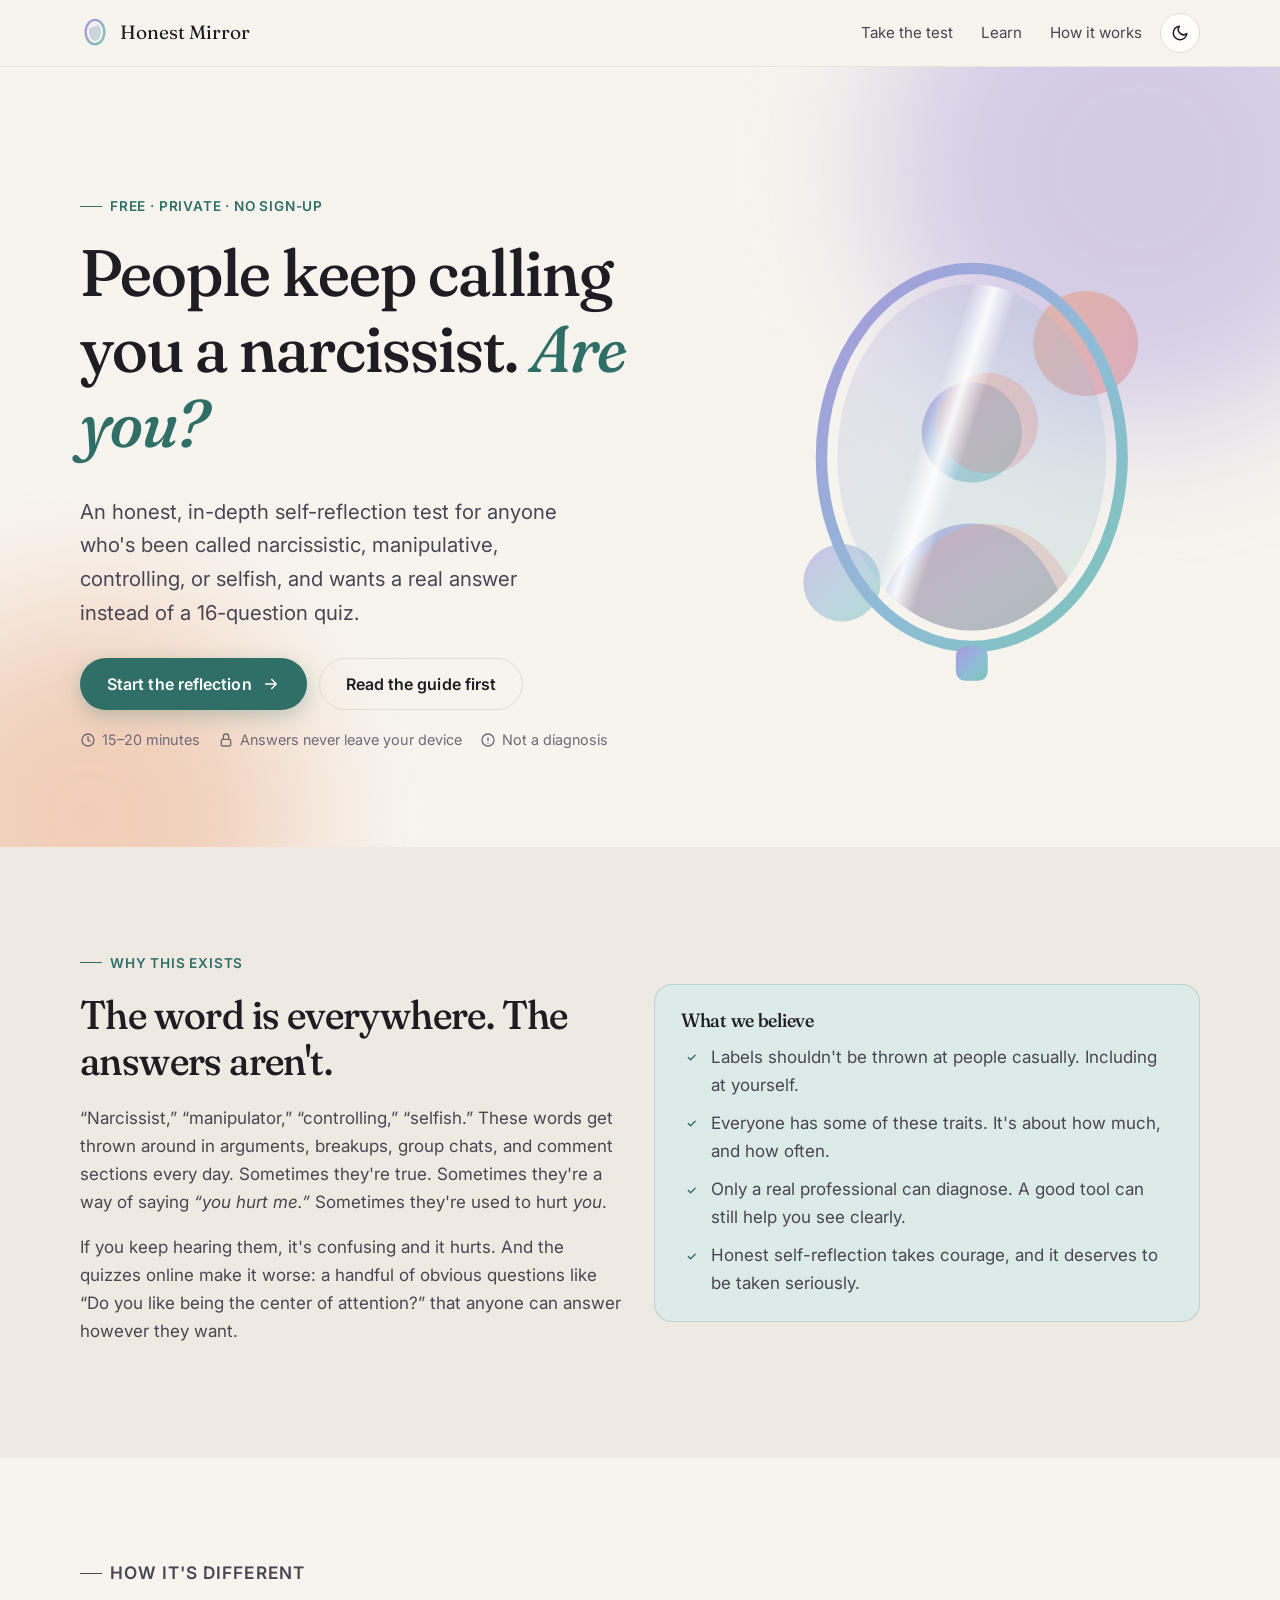
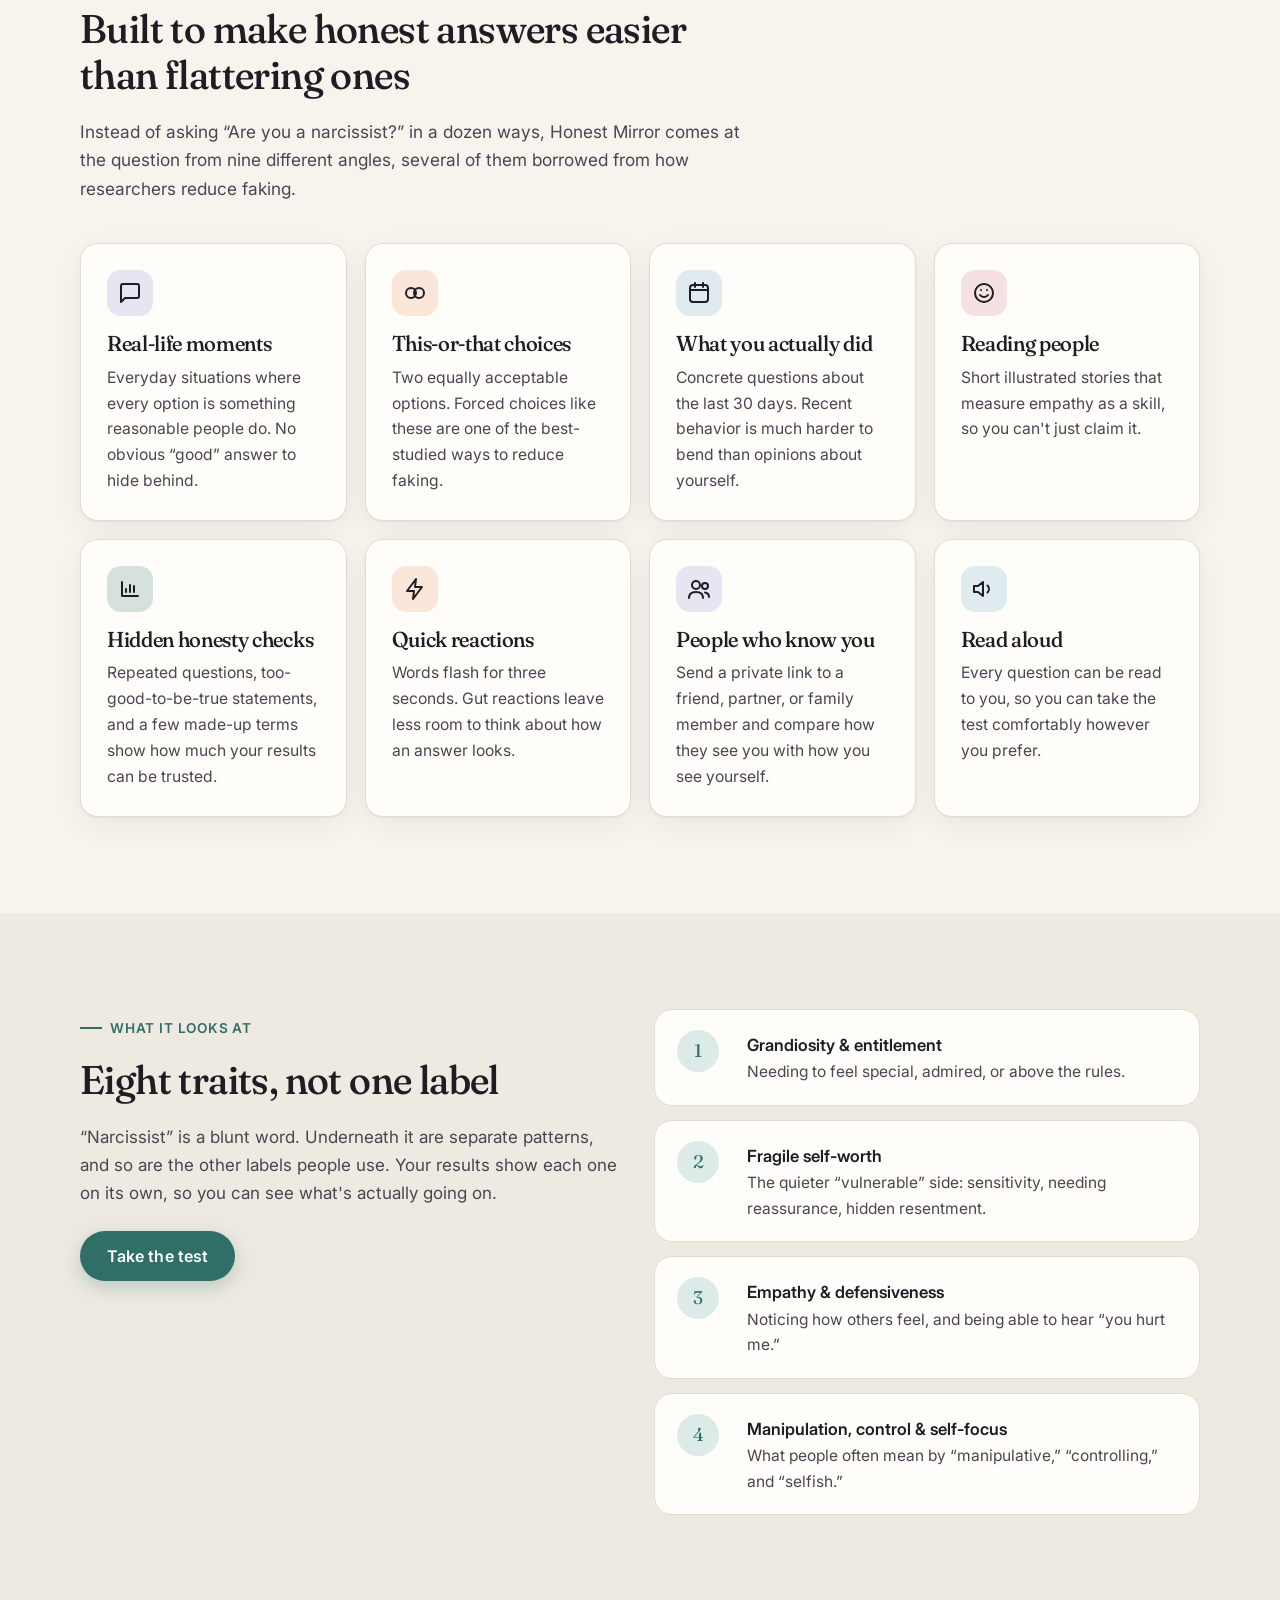
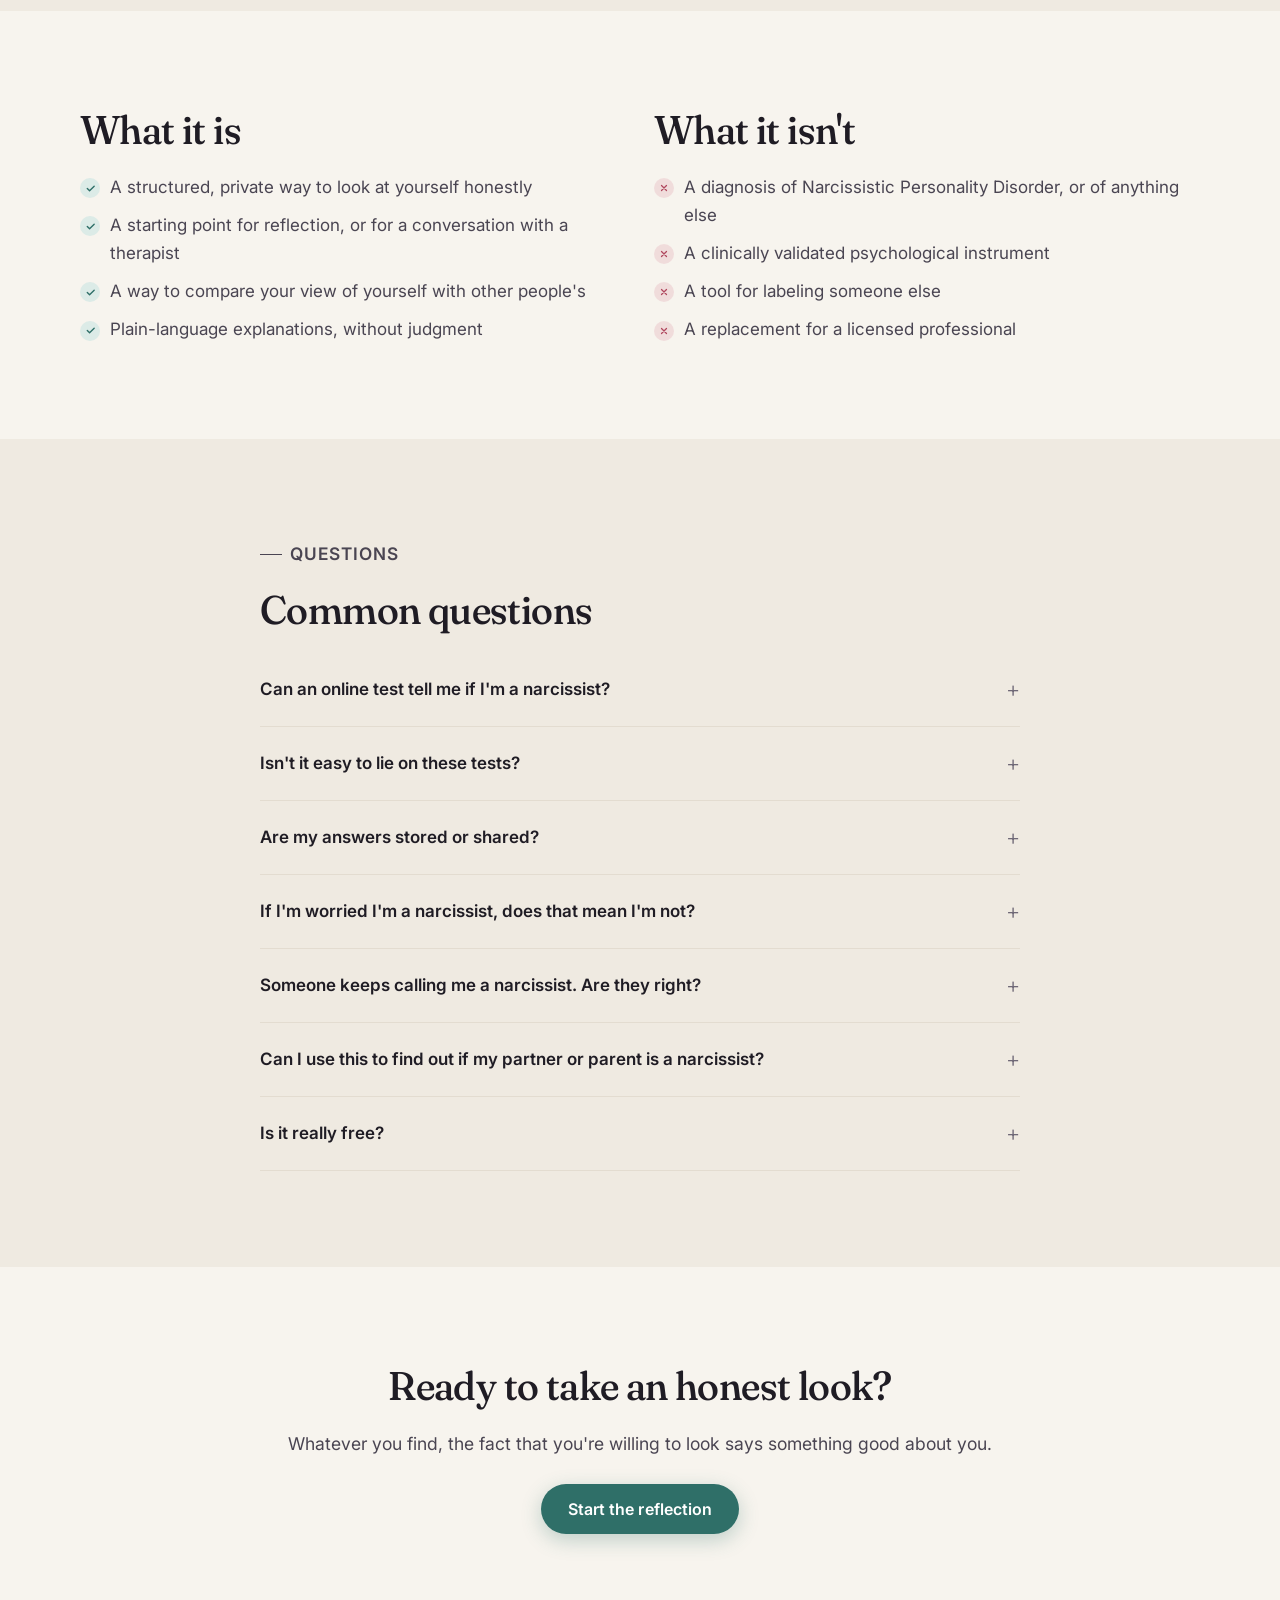
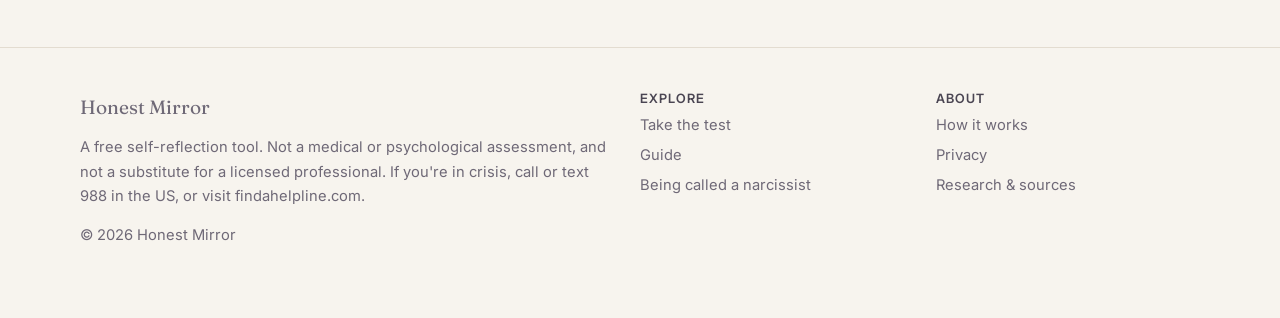
==== index.html @ 1bb942b4 "Publish Honest Mirror as a free self-reflection site. Add the static site and a GitHub Actions workf" ====
<!doctype html>
<html lang="en" class="no-js">
<head>
  <meta charset="utf-8">
  <meta name="viewport" content="width=device-width, initial-scale=1, viewport-fit=cover">
  <title>Am I a Narcissist? A Free, In-Depth Self-Reflection Test | Honest Mirror</title>
  <meta name="description" content="Keep getting called a narcissist, manipulative, or controlling? Take a free, private, in-depth self-reflection test designed to be hard to fake, using scenarios, forced choices, behavior checks, and feedback from people who know you.">
  <link rel="canonical" href="https://sirstig.github.io/Narc/">
  <meta name="theme-color" content="#f7f4ee">
  <meta name="color-scheme" content="light dark">
  <meta property="og:type" content="website">
  <meta property="og:site_name" content="Honest Mirror">
  <meta property="og:title" content="Am I a Narcissist? An honest, in-depth self-reflection test">
  <meta property="og:description" content="Free, private, and built to be hard to fake. For anyone who keeps being called a narcissist, manipulative, controlling, or selfish and wants a real answer.">
  <meta property="og:url" content="https://sirstig.github.io/Narc/">
  <meta property="og:image" content="https://sirstig.github.io/Narc/assets/img/og.png">
  <meta property="og:image:width" content="1200">
  <meta property="og:image:height" content="630">
  <meta name="twitter:card" content="summary_large_image">
  <meta name="twitter:title" content="Am I a Narcissist? An honest self-reflection test">
  <meta name="twitter:description" content="Free, private, and built to be hard to fake.">
  <meta name="twitter:image" content="https://sirstig.github.io/Narc/assets/img/og.png">
  <link rel="icon" href="assets/img/favicon.svg" type="image/svg+xml">
  <link rel="apple-touch-icon" href="assets/img/icon-192.png">
  <link rel="manifest" href="site.webmanifest">
  <link rel="preconnect" href="https://fonts.googleapis.com">
  <link rel="preconnect" href="https://fonts.gstatic.com" crossorigin>
  <link rel="stylesheet" href="https://fonts.googleapis.com/css2?family=Fraunces:opsz,wght,SOFT@9..144,400..600,0..100&family=Inter:wght@400;500;600&display=swap">
  <link rel="stylesheet" href="assets/css/style.css">
  <script>(function(){try{var t=localStorage.getItem("hm-theme")||(matchMedia("(prefers-color-scheme: dark)").matches?"dark":"light");document.documentElement.dataset.theme=t;}catch(e){}})();</script>
  <script type="application/ld+json">
  {
    "@context": "https://schema.org",
    "@graph": [
      {
        "@type": "WebSite",
        "name": "Honest Mirror",
        "url": "https://sirstig.github.io/Narc/",
        "description": "A free, private, in-depth self-reflection test for narcissistic, manipulative, controlling, and self-focused traits."
      },
      {
        "@type": "WebApplication",
        "name": "Honest Mirror Self-Reflection Test",
        "url": "https://sirstig.github.io/Narc/test/",
        "applicationCategory": "HealthApplication",
        "operatingSystem": "Any",
        "isAccessibleForFree": true,
        "offers": { "@type": "Offer", "price": "0", "priceCurrency": "USD" }
      },
      {
        "@type": "FAQPage",
        "mainEntity": [
          { "@type": "Question", "name": "Can an online test tell me if I'm a narcissist?", "acceptedAnswer": { "@type": "Answer", "text": "No. Only a licensed mental health professional can diagnose Narcissistic Personality Disorder. Honest Mirror is a self-reflection tool. It shows which traits came through in your answers and how much those answers can be trusted, so you have something real to think about or bring to a therapist." } },
          { "@type": "Question", "name": "Isn't it easy to lie on these tests?", "acceptedAnswer": { "@type": "Answer", "text": "On most short quizzes, yes. Honest Mirror combines realistic scenarios with no obvious right answer, forced choices between equally acceptable options, questions about concrete recent behavior, a skill-based empathy section, made-up terms that reveal overclaiming, consistency checks, timed reactions, and optional ratings from people who know you." } },
          { "@type": "Question", "name": "Are my answers stored or shared?", "acceptedAnswer": { "@type": "Answer", "text": "No. Everything runs in your browser and is saved only on your device. There are no accounts, no analytics, and no server receiving your answers." } },
          { "@type": "Question", "name": "If I'm worried I'm a narcissist, does that mean I'm not?", "acceptedAnswer": { "@type": "Answer", "text": "Not necessarily. It's a popular myth. People with narcissistic traits can be self-aware, especially those with more vulnerable or insecure traits. Worrying about your impact on others is a very good sign, but it isn't proof either way." } }
        ]
      }
    ]
  }
  </script>
</head>
<body>
  <a class="skip" href="#main">Skip to content</a>
  <header class="site-header">
    <div class="wrap">
      <a class="brand" href="./" aria-label="Honest Mirror home">
        <svg viewBox="0 0 32 32" aria-hidden="true"><defs><linearGradient id="lg" x1="0" y1="0" x2="1" y2="1"><stop offset="0" stop-color="#a998dc"/><stop offset="1" stop-color="#7cc5b9"/></linearGradient></defs><ellipse cx="16" cy="15" rx="10" ry="13" fill="none" stroke="url(#lg)" stroke-width="2.6"/><ellipse cx="16" cy="15" rx="6.5" ry="9.5" fill="url(#lg)" opacity=".45"/><path d="M12 9.5c1.4-1.8 3.4-2.6 5.4-2.3" stroke="#fff" stroke-width="1.8" stroke-linecap="round" fill="none"/></svg>
        <span>Honest Mirror</span>
      </a>
      <div class="header-right">
        <nav class="nav" id="nav" aria-label="Main">
          <a href="test/">Take the test</a>
          <a href="learn/">Learn</a>
          <a href="about/">How it works</a>
        </nav>
        <button class="icon-btn" type="button" data-theme-toggle aria-label="Switch light or dark theme"><svg viewBox="0 0 24 24" fill="none" stroke="currentColor" stroke-width="2" stroke-linecap="round" stroke-linejoin="round"><path d="M21 12.8A9 9 0 1 1 11.2 3a7 7 0 0 0 9.8 9.8z"/></svg></button>
        <button class="icon-btn nav-toggle" type="button" aria-expanded="false" aria-controls="nav" aria-label="Open menu"><svg viewBox="0 0 24 24" fill="none" stroke="currentColor" stroke-width="2" stroke-linecap="round"><path d="M4 7h16M4 12h16M4 17h16"/></svg></button>
      </div>
    </div>
  </header>

  <main id="main">
    <section class="hero">
      <div class="blob" style="width:520px;height:520px;background:var(--lilac);top:-160px;right:-120px"></div>
      <div class="blob" style="width:420px;height:420px;background:var(--peach);bottom:-180px;left:-120px"></div>
      <div class="wrap hero-grid">
        <div>
          <p class="eyebrow">Free · Private · No sign-up</p>
          <h1>People keep calling you a narcissist. <em style="font-style:italic;color:var(--accent)">Are you?</em></h1>
          <p class="lede">An honest, in-depth self-reflection test for anyone who's been called narcissistic, manipulative, controlling, or selfish, and wants a real answer instead of a 16-question quiz.</p>
          <div class="cta">
            <a class="btn" href="test/">Start the reflection
              <svg viewBox="0 0 24 24" fill="none" stroke="currentColor" stroke-width="2" stroke-linecap="round" stroke-linejoin="round"><path d="M5 12h14M13 6l6 6-6 6"/></svg></a>
            <a class="btn ghost" href="learn/">Read the guide first</a>
          </div>
          <div class="hero-note">
            <span><svg viewBox="0 0 24 24" fill="none" stroke="currentColor" stroke-width="2" stroke-linecap="round"><circle cx="12" cy="12" r="9"/><path d="M12 7v5l3 2"/></svg>15–20 minutes</span>
            <span><svg viewBox="0 0 24 24" fill="none" stroke="currentColor" stroke-width="2" stroke-linecap="round" stroke-linejoin="round"><rect x="5" y="11" width="14" height="10" rx="2"/><path d="M8 11V7a4 4 0 0 1 8 0v4"/></svg>Answers never leave your device</span>
            <span><svg viewBox="0 0 24 24" fill="none" stroke="currentColor" stroke-width="2" stroke-linecap="round"><path d="M12 9v4M12 17h.01"/><circle cx="12" cy="12" r="9"/></svg>Not a diagnosis</span>
          </div>
        </div>
        <div class="mirror-art" aria-hidden="true">
          <svg viewBox="0 0 400 400">
            <defs>
              <linearGradient id="m1" x1="0" y1="0" x2="1" y2="1"><stop offset="0" stop-color="#a998dc"/><stop offset=".55" stop-color="#8fbcd8"/><stop offset="1" stop-color="#7cc5b9"/></linearGradient>
              <linearGradient id="m2" x1="0" y1="0" x2="1" y2="1"><stop offset="0" stop-color="#e9a27a"/><stop offset="1" stop-color="#d98a9a"/></linearGradient>
              <linearGradient id="glass" x1="0" y1="0" x2="1" y2="0"><stop offset="0" stop-color="#fff" stop-opacity="0"/><stop offset=".5" stop-color="#fff" stop-opacity=".9"/><stop offset="1" stop-color="#fff" stop-opacity="0"/></linearGradient>
              <clipPath id="oval"><ellipse cx="200" cy="190" rx="118" ry="152"/></clipPath>
            </defs>
            <circle class="float-a" cx="300" cy="90" r="46" fill="url(#m2)" opacity=".55"/>
            <circle class="float-b" cx="86" cy="300" r="34" fill="url(#m1)" opacity=".55"/>
            <ellipse cx="200" cy="190" rx="132" ry="166" fill="none" stroke="url(#m1)" stroke-width="10"/>
            <g clip-path="url(#oval)">
              <rect x="60" y="30" width="280" height="320" fill="url(#m1)" opacity=".22"/>
              <circle cx="200" cy="168" r="44" fill="url(#m1)" opacity=".7"/>
              <path d="M110 360c10-72 46-112 90-112s80 40 90 112z" fill="url(#m1)" opacity=".7"/>
              <circle cx="214" cy="160" r="44" fill="url(#m2)" opacity=".35"/>
              <path d="M124 360c10-72 46-112 90-112s80 40 90 112z" fill="url(#m2)" opacity=".3"/>
              <rect class="shimmer" x="150" y="0" width="40" height="400" fill="url(#glass)" transform="rotate(18 200 200)"/>
            </g>
            <rect x="186" y="356" width="28" height="30" rx="8" fill="url(#m1)"/>
          </svg>
        </div>
      </div>
    </section>

    <section class="band">
      <div class="wrap split" style="align-items:center">
        <div class="reveal">
          <p class="eyebrow">Why this exists</p>
          <h2>The word is everywhere. The answers aren't.</h2>
          <p style="color:var(--ink-2)">“Narcissist,” “manipulator,” “controlling,” “selfish.” These words get thrown around in arguments, breakups, group chats, and comment sections every day. Sometimes they're true. Sometimes they're a way of saying <em>“you hurt me.”</em> Sometimes they're used to hurt <em>you</em>.</p>
          <p style="color:var(--ink-2)">If you keep hearing them, it's confusing and it hurts. And the quizzes online make it worse: a handful of obvious questions like “Do you like being the center of attention?” that anyone can answer however they want.</p>
        </div>
        <div class="callout reveal">
          <h3>What we believe</h3>
          <ul class="list-check" style="margin-top:12px">
            <li>Labels shouldn't be thrown at people casually. Including at yourself.</li>
            <li>Everyone has some of these traits. It's about how much, and how often.</li>
            <li>Only a real professional can diagnose. A good tool can still help you see clearly.</li>
            <li>Honest self-reflection takes courage, and it deserves to be taken seriously.</li>
          </ul>
        </div>
      </div>
    </section>

    <section>
      <div class="wrap">
        <div class="section-head reveal">
          <p class="eyebrow">How it's different</p>
          <h2>Built to make honest answers easier than flattering ones</h2>
          <p>Instead of asking “Are you a narcissist?” in a dozen ways, Honest Mirror comes at the question from nine different angles, several of them borrowed from how researchers reduce faking.</p>
        </div>
        <div class="cards">
          <div class="card reveal"><div class="ico" style="background:color-mix(in srgb,var(--lilac) 25%,transparent)"><svg viewBox="0 0 24 24" fill="none" stroke="currentColor" stroke-width="2" stroke-linecap="round" stroke-linejoin="round"><path d="M21 15a2 2 0 0 1-2 2H7l-4 4V5a2 2 0 0 1 2-2h14a2 2 0 0 1 2 2z"/></svg></div><h3>Real-life moments</h3><p>Everyday situations where every option is something reasonable people do. No obvious “good” answer to hide behind.</p></div>
          <div class="card reveal"><div class="ico" style="background:color-mix(in srgb,var(--peach) 25%,transparent)"><svg viewBox="0 0 24 24" fill="none" stroke="currentColor" stroke-width="2" stroke-linecap="round"><circle cx="8" cy="12" r="5"/><circle cx="16" cy="12" r="5"/></svg></div><h3>This-or-that choices</h3><p>Two equally acceptable options. Forced choices like these are one of the best-studied ways to reduce faking.</p></div>
          <div class="card reveal"><div class="ico" style="background:color-mix(in srgb,var(--sky) 28%,transparent)"><svg viewBox="0 0 24 24" fill="none" stroke="currentColor" stroke-width="2" stroke-linecap="round"><rect x="3" y="4" width="18" height="17" rx="3"/><path d="M3 9h18M8 2v4M16 2v4"/></svg></div><h3>What you actually did</h3><p>Concrete questions about the last 30 days. Recent behavior is much harder to bend than opinions about yourself.</p></div>
          <div class="card reveal"><div class="ico" style="background:color-mix(in srgb,var(--rose) 25%,transparent)"><svg viewBox="0 0 24 24" fill="none" stroke="currentColor" stroke-width="2" stroke-linecap="round"><circle cx="12" cy="12" r="9"/><path d="M8 14s1.5 2 4 2 4-2 4-2M9 9h.01M15 9h.01"/></svg></div><h3>Reading people</h3><p>Short illustrated stories that measure empathy as a skill, so you can't just claim it.</p></div>
          <div class="card reveal"><div class="ico" style="background:color-mix(in srgb,var(--accent) 20%,transparent)"><svg viewBox="0 0 24 24" fill="none" stroke="currentColor" stroke-width="2" stroke-linecap="round"><path d="M4 19V5M4 19h16M8 15v-3M12 15V8M16 15v-6"/></svg></div><h3>Hidden honesty checks</h3><p>Repeated questions, too-good-to-be-true statements, and a few made-up terms show how much your results can be trusted.</p></div>
          <div class="card reveal"><div class="ico" style="background:color-mix(in srgb,var(--peach) 25%,transparent)"><svg viewBox="0 0 24 24" fill="none" stroke="currentColor" stroke-width="2" stroke-linecap="round" stroke-linejoin="round"><path d="M13 2L4 14h7l-1 8 9-12h-7z"/></svg></div><h3>Quick reactions</h3><p>Words flash for three seconds. Gut reactions leave less room to think about how an answer looks.</p></div>
          <div class="card reveal"><div class="ico" style="background:color-mix(in srgb,var(--lilac) 25%,transparent)"><svg viewBox="0 0 24 24" fill="none" stroke="currentColor" stroke-width="2" stroke-linecap="round"><circle cx="9" cy="8" r="4"/><path d="M2 21c0-4 3-6 7-6s7 2 7 6"/><circle cx="18" cy="9" r="3"/><path d="M22 20c0-2.5-1.5-4-4-4.5"/></svg></div><h3>People who know you</h3><p>Send a private link to a friend, partner, or family member and compare how they see you with how you see yourself.</p></div>
          <div class="card reveal"><div class="ico" style="background:color-mix(in srgb,var(--sky) 28%,transparent)"><svg viewBox="0 0 24 24" fill="none" stroke="currentColor" stroke-width="2" stroke-linecap="round" stroke-linejoin="round"><path d="M11 5L6 9H2v6h4l5 4V5z"/><path d="M15.5 8.5a5 5 0 0 1 0 7"/></svg></div><h3>Read aloud</h3><p>Every question can be read to you, so you can take the test comfortably however you prefer.</p></div>
        </div>
      </div>
    </section>

    <section class="band">
      <div class="wrap split">
        <div class="reveal">
          <p class="eyebrow">What it looks at</p>
          <h2>Eight traits, not one label</h2>
          <p style="color:var(--ink-2)">“Narcissist” is a blunt word. Underneath it are separate patterns, and so are the other labels people use. Your results show each one on its own, so you can see what's actually going on.</p>
          <p style="margin-top:24px"><a class="btn" href="test/">Take the test</a></p>
        </div>
        <div class="steps reveal">
          <div class="step"><div><h3>Grandiosity & entitlement</h3><p>Needing to feel special, admired, or above the rules.</p></div></div>
          <div class="step"><div><h3>Fragile self-worth</h3><p>The quieter “vulnerable” side: sensitivity, needing reassurance, hidden resentment.</p></div></div>
          <div class="step"><div><h3>Empathy & defensiveness</h3><p>Noticing how others feel, and being able to hear “you hurt me.”</p></div></div>
          <div class="step"><div><h3>Manipulation, control & self-focus</h3><p>What people often mean by “manipulative,” “controlling,” and “selfish.”</p></div></div>
        </div>
      </div>
    </section>

    <section>
      <div class="wrap split">
        <div class="reveal">
          <h2>What it is</h2>
          <ul class="list-check">
            <li>A structured, private way to look at yourself honestly</li>
            <li>A starting point for reflection, or for a conversation with a therapist</li>
            <li>A way to compare your view of yourself with other people's</li>
            <li>Plain-language explanations, without judgment</li>
          </ul>
        </div>
        <div class="reveal">
          <h2>What it isn't</h2>
          <ul class="list-check list-x">
            <li>A diagnosis of Narcissistic Personality Disorder, or of anything else</li>
            <li>A clinically validated psychological instrument</li>
            <li>A tool for labeling someone else</li>
            <li>A replacement for a licensed professional</li>
          </ul>
        </div>
      </div>
    </section>

    <section class="band">
      <div class="narrow">
        <div class="section-head reveal" style="margin-bottom:10px">
          <p class="eyebrow">Questions</p>
          <h2>Common questions</h2>
        </div>
        <details class="faq"><summary>Can an online test tell me if I'm a narcissist?</summary><p>No, and you should be wary of any site that says it can. Only a licensed mental health professional can diagnose Narcissistic Personality Disorder, usually through detailed interviews. What this test <em>can</em> do is show which traits came through in your answers, how strongly, and how much those answers can be trusted. That gives you something real to reflect on or bring to a therapist.</p></details>
        <details class="faq"><summary>Isn't it easy to lie on these tests?</summary><p>On most short quizzes, yes. We can't make lying impossible, but we make it harder and we can tell when it's probably happening. We use scenarios with no obvious right answer, forced choices, concrete behavior questions, a skill-based empathy section, consistency checks, too-good-to-be-true statements, made-up terms, timed reactions, and optional ratings from people who know you. <a href="about/">See exactly how it works.</a></p></details>
        <details class="faq"><summary>Are my answers stored or shared?</summary><p>No. Everything runs in your browser. Your progress is saved only on your own device so you can pause and come back. There are no accounts, no analytics, and no server receiving your answers. Clearing your browser data erases it.</p></details>
        <details class="faq"><summary>If I'm worried I'm a narcissist, does that mean I'm not?</summary><p>Not necessarily. It's a popular myth. People with narcissistic traits can be self-aware, especially those with more vulnerable, insecure traits. Worrying about how you affect others is a very good sign and a great place to start, but it isn't proof either way.</p></details>
        <details class="faq"><summary>Someone keeps calling me a narcissist. Are they right?</summary><p>Maybe, maybe partly, or maybe not at all. Sometimes the word points at a real pattern. Sometimes it's shorthand for “I feel hurt and unheard.” And sometimes it's used as a weapon. Our <a href="learn/#called">guide</a> walks through how to tell the difference.</p></details>
        <details class="faq"><summary>Can I use this to find out if my partner or parent is a narcissist?</summary><p>This test is designed for looking at yourself. Answering on someone else's behalf won't give meaningful results. If you're trying to make sense of someone in your life, start with our <a href="learn/">guide</a>. If you feel unsafe, the <a href="https://www.thehotline.org/" target="_blank" rel="noopener">National Domestic Violence Hotline</a> is free and confidential.</p></details>
        <details class="faq"><summary>Is it really free?</summary><p>Yes. No ads, no paywall, no email required. It's an open project hosted for free on GitHub Pages.</p></details>
      </div>
    </section>

    <section>
      <div class="narrow" style="text-align:center">
        <h2 class="reveal">Ready to take an honest look?</h2>
        <p class="reveal" style="color:var(--ink-2);font-size:1.1rem">Whatever you find, the fact that you're willing to look says something good about you.</p>
        <p class="reveal" style="margin-top:26px"><a class="btn" href="test/">Start the reflection</a></p>
      </div>
    </section>
  </main>

  <footer class="site-footer">
    <div class="wrap">
      <div>
        <a class="brand" href="./" style="margin-bottom:12px">Honest Mirror</a>
        <p>A free self-reflection tool. Not a medical or psychological assessment, and not a substitute for a licensed professional. If you're in crisis, call or text 988 in the US, or visit <a href="https://findahelpline.com/" target="_blank" rel="noopener">findahelpline.com</a>.</p>
        <p>© <span data-year>2026</span> Honest Mirror</p>
      </div>
      <div>
        <h4>Explore</h4>
        <ul><li><a href="test/">Take the test</a></li><li><a href="learn/">Guide</a></li><li><a href="learn/#called">Being called a narcissist</a></li></ul>
      </div>
      <div>
        <h4>About</h4>
        <ul><li><a href="about/">How it works</a></li><li><a href="about/#privacy">Privacy</a></li><li><a href="about/#sources">Research & sources</a></li></ul>
      </div>
    </div>
  </footer>
  <script src="assets/js/site.js" defer></script>
</body>
</html>
---- assets/css/style.css ----
:root {
  --bg: #f7f4ee;
  --bg-2: #efeae1;
  --surface: #fffdf9;
  --surface-2: #f3eee6;
  --ink: #1f1c24;
  --ink-2: #4a4552;
  --muted: #6f6977;
  --line: #e3dcd0;
  --accent: #2f6f68;
  --accent-ink: #ffffff;
  --accent-soft: #dcebe7;
  --peach: #e9a27a;
  --lilac: #a998dc;
  --sky: #8fbcd8;
  --rose: #d98a9a;
  --warn: #b5642c;
  --shadow: 0 1px 2px rgba(31, 28, 36, .05), 0 8px 30px rgba(31, 28, 36, .06);
  --shadow-lg: 0 2px 4px rgba(31, 28, 36, .04), 0 24px 60px rgba(31, 28, 36, .10);
  --radius: 18px;
  --radius-sm: 12px;
  --font-sans: "Inter", ui-sans-serif, system-ui, -apple-system, "Segoe UI", Roboto, sans-serif;
  --font-serif: "Fraunces", ui-serif, Georgia, "Times New Roman", serif;
  --ease: cubic-bezier(.22, .8, .24, 1);
  --max: 1120px;
  color-scheme: light;
}

[data-theme="dark"] {
  --bg: #121117;
  --bg-2: #18171e;
  --surface: #1c1b23;
  --surface-2: #24232c;
  --ink: #f2eff7;
  --ink-2: #cfcad8;
  --muted: #9d97a8;
  --line: #2f2d38;
  --accent: #7cc5b9;
  --accent-ink: #0f1e1c;
  --accent-soft: #1f3431;
  --peach: #f0b08c;
  --lilac: #b9aaf0;
  --sky: #9cc9e4;
  --rose: #e79aaa;
  --warn: #f0a46c;
  --shadow: 0 1px 2px rgba(0, 0, 0, .3), 0 8px 30px rgba(0, 0, 0, .25);
  --shadow-lg: 0 2px 4px rgba(0, 0, 0, .3), 0 24px 60px rgba(0, 0, 0, .4);
  color-scheme: dark;
}

*, *::before, *::after { box-sizing: border-box; }

html { -webkit-text-size-adjust: 100%; scroll-behavior: smooth; }

body {
  margin: 0;
  font-family: var(--font-sans);
  font-size: 17px;
  line-height: 1.65;
  color: var(--ink);
  background: var(--bg);
  -webkit-font-smoothing: antialiased;
  text-rendering: optimizeLegibility;
  transition: background-color .4s var(--ease), color .4s var(--ease);
}

img, svg { display: block; max-width: 100%; }

a { color: var(--accent); text-underline-offset: 3px; text-decoration-thickness: 1px; }
a:hover { text-decoration-thickness: 2px; }

h1, h2, h3, h4 {
  font-family: var(--font-serif);
  font-weight: 500;
  line-height: 1.15;
  letter-spacing: -.015em;
  margin: 0 0 .5em;
  font-variation-settings: "SOFT" 50, "opsz" 72;
}
h1 { font-size: clamp(2.3rem, 5.4vw, 4.1rem); }
h2 { font-size: clamp(1.7rem, 3.4vw, 2.5rem); }
h3 { font-size: 1.35rem; }
p { margin: 0 0 1em; }

.skip {
  position: absolute; left: -999px; top: 8px; z-index: 100;
  background: var(--ink); color: var(--bg); padding: 8px 14px; border-radius: 8px;
}
.skip:focus { left: 8px; }

:focus-visible { outline: 2.5px solid var(--accent); outline-offset: 3px; border-radius: 6px; }

.wrap { width: min(100% - 40px, var(--max)); margin-inline: auto; }
.narrow { width: min(100% - 40px, 760px); margin-inline: auto; }

/* Header */
.site-header {
  position: sticky; top: 0; z-index: 50;
  backdrop-filter: saturate(1.4) blur(14px);
  -webkit-backdrop-filter: saturate(1.4) blur(14px);
  background: color-mix(in srgb, var(--bg) 78%, transparent);
  border-bottom: 1px solid color-mix(in srgb, var(--line) 70%, transparent);
}
.site-header .wrap { display: flex; align-items: center; justify-content: space-between; height: 66px; gap: 16px; }
.brand { display: flex; align-items: center; gap: 10px; color: var(--ink); text-decoration: none; font-family: var(--font-serif); font-size: 1.2rem; }
.brand svg { width: 30px; height: 30px; }
.header-right { display: flex; align-items: center; gap: 6px; }
.nav { display: flex; align-items: center; gap: 4px; }
.nav a {
  color: var(--ink-2); text-decoration: none; font-size: .95rem; padding: 8px 12px; border-radius: 999px;
  transition: background-color .2s var(--ease), color .2s var(--ease);
}
.nav a:hover, .nav a[aria-current="page"] { background: var(--surface-2); color: var(--ink); }
.icon-btn {
  display: inline-grid; place-items: center; width: 40px; height: 40px; border-radius: 999px;
  border: 1px solid var(--line); background: var(--surface); color: var(--ink); cursor: pointer;
  transition: transform .2s var(--ease), background-color .2s var(--ease);
}
.icon-btn:hover { transform: rotate(-12deg); }
.icon-btn svg { width: 18px; height: 18px; }
.nav-toggle { display: none; }

@media (max-width: 760px) {
  .nav-toggle { display: inline-grid; }
  .nav {
    position: absolute; top: 66px; left: 0; right: 0; flex-direction: column; align-items: stretch;
    padding: 10px 20px 18px; background: var(--bg); border-bottom: 1px solid var(--line);
    transform: translateY(-8px); opacity: 0; pointer-events: none;
    transition: opacity .25s var(--ease), transform .25s var(--ease);
  }
  .nav.open { transform: none; opacity: 1; pointer-events: auto; }
  .nav a { padding: 12px 14px; }
}

/* Buttons */
.btn {
  display: inline-flex; align-items: center; justify-content: center; gap: 10px;
  font: 600 1rem/1 var(--font-sans); letter-spacing: .005em;
  padding: 16px 26px; border-radius: 999px; border: 1px solid transparent;
  background: var(--accent); color: var(--accent-ink); text-decoration: none; cursor: pointer;
  box-shadow: 0 6px 20px color-mix(in srgb, var(--accent) 28%, transparent);
  transition: transform .2s var(--ease), box-shadow .2s var(--ease), background-color .2s var(--ease), opacity .2s;
}
.btn:hover { transform: translateY(-2px); box-shadow: 0 10px 28px color-mix(in srgb, var(--accent) 34%, transparent); text-decoration: none; }
.btn:active { transform: translateY(0); }
.btn[disabled] { opacity: .45; cursor: not-allowed; transform: none; box-shadow: none; }
.btn.ghost { background: transparent; color: var(--ink); border-color: var(--line); box-shadow: none; }
.btn.ghost:hover { background: var(--surface-2); }
.btn.small { padding: 10px 16px; font-size: .9rem; }
.btn svg { width: 18px; height: 18px; }

/* Hero */
.hero { position: relative; padding: clamp(56px, 10vw, 120px) 0 clamp(48px, 8vw, 96px); overflow: hidden; isolation: isolate; }
.hero-grid { display: grid; grid-template-columns: 1.15fr .85fr; gap: 48px; align-items: center; }
.eyebrow {
  display: inline-flex; align-items: center; gap: 8px; font-size: .85rem; font-weight: 600; letter-spacing: .06em;
  text-transform: uppercase; color: var(--accent); margin-bottom: 18px;
}
.eyebrow::before { content: ""; width: 22px; height: 1.5px; background: currentColor; }
.lede { font-size: clamp(1.1rem, 1.6vw, 1.3rem); color: var(--ink-2); max-width: 38ch; }
.hero .cta { display: flex; flex-wrap: wrap; gap: 12px; margin-top: 28px; }
.hero-note { margin-top: 18px; font-size: .9rem; color: var(--muted); display: flex; gap: 18px; flex-wrap: wrap; }
.hero-note span { display: inline-flex; align-items: center; gap: 6px; }
.hero-note svg { width: 16px; height: 16px; }

.mirror-art { position: relative; aspect-ratio: 1; width: 100%; max-width: 460px; justify-self: center; }
.mirror-art svg { width: 100%; height: 100%; overflow: visible; }
.float-a { animation: drift 14s var(--ease) infinite alternate; transform-box: fill-box; transform-origin: center; }
.float-b { animation: drift 18s var(--ease) infinite alternate-reverse; transform-box: fill-box; transform-origin: center; }
.shimmer { animation: shimmer 7s ease-in-out infinite; }
@keyframes drift { from { transform: translate(-8px, 6px) rotate(-4deg); } to { transform: translate(10px, -10px) rotate(5deg); } }
@keyframes shimmer { 0%, 100% { opacity: .15; transform: translateX(-40px); } 50% { opacity: .6; transform: translateX(40px); } }

.blob { position: absolute; border-radius: 50%; filter: blur(70px); opacity: .45; pointer-events: none; z-index: -1; }
[data-theme="dark"] .blob { opacity: .2; }

@media (max-width: 860px) {
  .hero-grid { grid-template-columns: 1fr; }
  .mirror-art { max-width: 280px; order: -1; }
}

/* Sections */
section { padding: clamp(48px, 8vw, 96px) 0; }
.section-head { max-width: 660px; margin-bottom: 40px; }
.section-head p { color: var(--ink-2); font-size: 1.08rem; }
.band { background: var(--bg-2); }

.cards { display: grid; grid-template-columns: repeat(auto-fit, minmax(240px, 1fr)); gap: 18px; }
.card {
  background: var(--surface); border: 1px solid var(--line); border-radius: var(--radius); padding: 26px;
  box-shadow: var(--shadow); transition: transform .3s var(--ease), box-shadow .3s var(--ease);
}
.card:hover { transform: translateY(-3px); box-shadow: var(--shadow-lg); }
.card h3 { margin-bottom: .35em; }
.card p { color: var(--ink-2); margin: 0; font-size: .98rem; }
.card .ico { width: 46px; height: 46px; border-radius: 14px; display: grid; place-items: center; margin-bottom: 16px; color: var(--ink); }
.card .ico svg { width: 24px; height: 24px; }

.steps { counter-reset: s; display: grid; gap: 14px; }
.step {
  counter-increment: s; display: grid; grid-template-columns: 52px 1fr; gap: 18px; align-items: start;
  padding: 20px 22px; border-radius: var(--radius); background: var(--surface); border: 1px solid var(--line);
}
.step::before {
  content: counter(s); width: 42px; height: 42px; border-radius: 50%; display: grid; place-items: center;
  font-family: var(--font-serif); font-size: 1.15rem; background: var(--accent-soft); color: var(--accent);
}
.step h3 { font-family: var(--font-sans); font-weight: 600; font-size: 1.05rem; margin: 6px 0 4px; letter-spacing: 0; }
.step p { margin: 0; color: var(--ink-2); font-size: .97rem; }

.split { display: grid; grid-template-columns: 1fr 1fr; gap: 28px; }
@media (max-width: 760px) { .split { grid-template-columns: 1fr; } }

.callout {
  border-radius: var(--radius); padding: 24px 26px; background: var(--accent-soft); color: var(--ink);
  border: 1px solid color-mix(in srgb, var(--accent) 20%, transparent);
}
.callout.warm { background: color-mix(in srgb, var(--peach) 18%, var(--surface)); border-color: color-mix(in srgb, var(--peach) 35%, transparent); }
.callout h3 { font-size: 1.2rem; }
.callout p:last-child { margin: 0; }

.list-check { list-style: none; padding: 0; margin: 0; display: grid; gap: 10px; }
.list-check li { position: relative; padding-left: 30px; color: var(--ink-2); }
.list-check li::before {
  content: ""; position: absolute; left: 0; top: .3em; width: 20px; height: 20px; border-radius: 50%;
  background: var(--accent-soft) url("data:image/svg+xml,%3Csvg xmlns='http://www.w3.org/2000/svg' viewBox='0 0 24 24' fill='none' stroke='%232f6f68' stroke-width='3' stroke-linecap='round' stroke-linejoin='round'%3E%3Cpath d='M5 12l5 5L20 7'/%3E%3C/svg%3E") center/11px no-repeat;
}
.list-check.list-x li::before {
  background: color-mix(in srgb, var(--rose) 22%, transparent) url("data:image/svg+xml,%3Csvg xmlns='http://www.w3.org/2000/svg' viewBox='0 0 24 24' fill='none' stroke='%23b0485e' stroke-width='3' stroke-linecap='round'%3E%3Cpath d='M6 6l12 12M18 6L6 18'/%3E%3C/svg%3E") center/10px no-repeat;
}

/* Prose */
.page-head { padding: clamp(48px, 8vw, 90px) 0 10px; }
.page-head p { color: var(--ink-2); font-size: 1.15rem; max-width: 60ch; }
.prose { padding-top: 10px; }
.prose h2 { margin-top: 1.8em; scroll-margin-top: 90px; }
.prose h3 { margin-top: 1.5em; }
.prose p, .prose li { color: var(--ink-2); }
.prose ul, .prose ol { padding-left: 1.2em; }
.prose li { margin-bottom: .4em; }
.prose strong { color: var(--ink); }
.prose blockquote {
  margin: 1.5em 0; padding: 4px 0 4px 20px; border-left: 3px solid var(--accent);
  font-family: var(--font-serif); font-size: 1.2rem; color: var(--ink);
}
.toc { background: var(--surface); border: 1px solid var(--line); border-radius: var(--radius); padding: 20px 24px; margin: 28px 0; }
.toc ol { margin: 8px 0 0; padding-left: 1.2em; }
.toc a { text-decoration: none; }
.compare { width: 100%; border-collapse: collapse; margin: 1.2em 0; font-size: .95rem; }
.compare th, .compare td { text-align: left; padding: 12px 14px; border-bottom: 1px solid var(--line); vertical-align: top; }
.compare th { font-weight: 600; color: var(--ink); background: var(--surface-2); }
.compare td { color: var(--ink-2); }
.table-scroll { overflow-x: auto; border-radius: var(--radius-sm); border: 1px solid var(--line); }
.table-scroll .compare { margin: 0; }

details.faq { border-bottom: 1px solid var(--line); padding: 18px 0; }
details.faq summary {
  cursor: pointer; list-style: none; font-weight: 600; display: flex; justify-content: space-between; gap: 20px; align-items: center;
}
details.faq summary::-webkit-details-marker { display: none; }
details.faq summary::after { content: "+"; font-size: 1.4rem; font-weight: 300; color: var(--muted); transition: transform .3s var(--ease); }
details.faq[open] summary::after { transform: rotate(45deg); }
details.faq p { margin: 12px 0 0; color: var(--ink-2); }

/* Footer */
.site-footer { border-top: 1px solid var(--line); padding: 44px 0 56px; color: var(--muted); font-size: .92rem; }
.site-footer .wrap { display: grid; grid-template-columns: 2fr 1fr 1fr; gap: 32px; }
.site-footer h4 { font-family: var(--font-sans); font-size: .8rem; letter-spacing: .08em; text-transform: uppercase; color: var(--ink-2); font-weight: 600; }
.site-footer ul { list-style: none; padding: 0; margin: 0; display: grid; gap: 6px; }
.site-footer a { color: var(--muted); text-decoration: none; }
.site-footer a:hover { color: var(--ink); }
@media (max-width: 760px) { .site-footer .wrap { grid-template-columns: 1fr; } }

.reveal { opacity: 0; transform: translateY(18px); transition: opacity .8s var(--ease), transform .8s var(--ease); }
.reveal.in { opacity: 1; transform: none; }
.no-js .reveal { opacity: 1; transform: none; }

/* ---------- Test app ---------- */
.app { min-height: calc(100vh - 66px); display: flex; flex-direction: column; }
.progress-shell { position: sticky; top: 66px; z-index: 40; background: color-mix(in srgb, var(--bg) 85%, transparent); backdrop-filter: blur(10px); -webkit-backdrop-filter: blur(10px); }
.progress-shell[hidden] { display: none; }
.progress-meta { display: flex; justify-content: space-between; align-items: center; font-size: .85rem; color: var(--muted); padding: 12px 0 8px; gap: 12px; }
.progress-meta .mod { font-weight: 600; color: var(--ink-2); }
.progress-track { height: 4px; background: var(--line); border-radius: 999px; overflow: hidden; }
.progress-bar { height: 100%; width: 0; background: linear-gradient(90deg, var(--accent), var(--lilac)); border-radius: inherit; transition: width .6s var(--ease); }
.stage { flex: 1; display: grid; place-items: start center; padding: clamp(28px, 6vh, 64px) 0 80px; }
.screen { width: min(100% - 40px, 700px); animation: enter .5s var(--ease) both; }
.screen.wide { width: min(100% - 40px, 980px); }
.screen.leaving { animation: leave .2s var(--ease) both; }
@keyframes enter { from { opacity: 0; transform: translateY(14px); } to { opacity: 1; transform: none; } }
@keyframes leave { to { opacity: 0; transform: translateY(-8px); } }

.q-kicker { font-size: .82rem; font-weight: 600; letter-spacing: .05em; text-transform: uppercase; color: var(--accent); margin-bottom: 14px; display: flex; align-items: center; justify-content: space-between; gap: 10px; }
.q-text { font-family: var(--font-serif); font-size: clamp(1.4rem, 3vw, 1.95rem); line-height: 1.3; margin: 0 0 28px; font-weight: 450; }
.q-sub { color: var(--ink-2); margin: -14px 0 24px; }
.story {
  background: var(--surface); border: 1px solid var(--line); border-radius: var(--radius); padding: 22px 24px; margin-bottom: 22px;
  font-size: 1.05rem; color: var(--ink-2); box-shadow: var(--shadow);
}
.story p:last-child { margin: 0; }
.story-art { height: 110px; margin: -4px 0 16px; border-radius: 12px; overflow: hidden; background: var(--surface-2); }
.story-art svg { width: 100%; height: 100%; }

.options { display: grid; gap: 10px; }
.opt {
  position: relative; display: flex; align-items: center; gap: 14px; width: 100%; text-align: left;
  font: inherit; font-size: 1rem; color: var(--ink); line-height: 1.45;
  padding: 15px 18px; border-radius: var(--radius-sm); border: 1.5px solid var(--line); background: var(--surface);
  cursor: pointer; transition: border-color .2s var(--ease), background-color .2s var(--ease), transform .15s var(--ease);
}
.opt:hover { border-color: color-mix(in srgb, var(--accent) 50%, var(--line)); }
.options > .opt:hover { transform: translateX(3px); }
.opt[aria-checked="true"] { border-color: var(--accent); background: var(--accent-soft); }
.opt .key {
  flex: none; width: 28px; height: 28px; border-radius: 8px; border: 1px solid var(--line); display: grid; place-items: center;
  font-size: .8rem; font-weight: 600; color: var(--muted); background: var(--bg);
}
.opt[aria-checked="true"] .key { background: var(--accent); color: var(--accent-ink); border-color: var(--accent); }

.likert { display: grid; grid-template-columns: repeat(5, 1fr); gap: 8px; }
.likert .opt { flex-direction: column; justify-content: center; text-align: center; padding: 16px 6px; gap: 10px; font-size: .85rem; min-height: 100px; }
.likert .dot { width: 22px; height: 22px; border-radius: 50%; border: 2px solid var(--line); transition: all .2s var(--ease); }
.likert .opt:nth-child(1) .dot, .likert .opt:nth-child(5) .dot { width: 30px; height: 30px; }
.likert .opt:nth-child(2) .dot, .likert .opt:nth-child(4) .dot { width: 25px; height: 25px; }
.likert .opt[aria-checked="true"] .dot { background: var(--accent); border-color: var(--accent); box-shadow: 0 0 0 5px color-mix(in srgb, var(--accent) 20%, transparent); }
.likert .opt:hover { transform: translateY(-2px); }
.likert.four { grid-template-columns: repeat(4, 1fr); }
@media (max-width: 560px) {
  .likert, .likert.four { grid-template-columns: 1fr; }
  .likert .opt { flex-direction: row; justify-content: flex-start; min-height: 0; padding: 13px 16px; font-size: .95rem; }
  .likert .opt .dot { width: 20px !important; height: 20px !important; }
}

.pair { display: grid; grid-template-columns: 1fr auto 1fr; gap: 12px; align-items: stretch; }
.pair .opt { flex-direction: column; justify-content: center; text-align: center; padding: 26px 20px; min-height: 150px; font-size: 1.05rem; }
.pair .or { align-self: center; font-family: var(--font-serif); color: var(--muted); font-style: italic; }
@media (max-width: 560px) { .pair { grid-template-columns: 1fr; } .pair .or { justify-self: center; } .pair .opt { min-height: 0; } }

.slider-wrap { padding: 10px 0 6px; }
.slider-val { font-family: var(--font-serif); font-size: 3.2rem; text-align: center; line-height: 1; margin-bottom: 20px; }
.slider-val small { font-size: 1rem; color: var(--muted); font-family: var(--font-sans); }
input[type="range"] { -webkit-appearance: none; appearance: none; width: 100%; height: 8px; border-radius: 999px; background: linear-gradient(90deg, var(--accent) var(--fill, 50%), var(--line) var(--fill, 50%)); outline-offset: 8px; }
input[type="range"]::-webkit-slider-thumb { -webkit-appearance: none; width: 30px; height: 30px; border-radius: 50%; background: var(--accent); border: 4px solid var(--surface); box-shadow: 0 2px 10px rgba(0,0,0,.2); cursor: grab; transition: transform .15s; }
input[type="range"]::-webkit-slider-thumb:active { transform: scale(1.12); cursor: grabbing; }
input[type="range"]::-moz-range-thumb { width: 24px; height: 24px; border-radius: 50%; background: var(--accent); border: 4px solid var(--surface); cursor: grab; }
.slider-ends { display: flex; justify-content: space-between; color: var(--muted); font-size: .85rem; margin-top: 12px; }

.q-actions { display: flex; justify-content: space-between; align-items: center; margin-top: 28px; gap: 12px; }
.linkish { background: none; border: 0; font: inherit; font-size: .95rem; color: var(--muted); cursor: pointer; padding: 8px 4px; display: inline-flex; gap: 6px; align-items: center; }
.linkish:hover { color: var(--ink); }
.linkish svg { width: 16px; height: 16px; }
.speak-btn { width: 34px; height: 34px; }
.speak-btn.on { background: var(--accent); color: var(--accent-ink); border-color: var(--accent); }

.module-intro { text-align: center; }
.module-intro .art { width: 160px; height: 160px; margin: 0 auto 22px; }
.module-intro p { color: var(--ink-2); max-width: 54ch; margin-inline: auto; }
.module-intro .meta { font-size: .88rem; color: var(--muted); margin: 18px 0 28px; display: flex; gap: 16px; justify-content: center; flex-wrap: wrap; }
.module-intro .why { font-size: .92rem; background: var(--surface); border: 1px solid var(--line); border-radius: var(--radius-sm); padding: 14px 18px; text-align: left; max-width: 54ch; margin: 0 auto 28px; color: var(--ink-2); }

/* Quick sort */
.qs-card {
  height: 220px; display: grid; place-items: center; text-align: center; border-radius: var(--radius); background: var(--surface);
  border: 1px solid var(--line); box-shadow: var(--shadow-lg); font-family: var(--font-serif); font-size: clamp(2rem, 6vw, 3rem);
  position: relative; overflow: hidden; margin-bottom: 20px; padding: 0 20px;
}
.qs-card .timer { position: absolute; left: 0; bottom: 0; height: 4px; background: var(--peach); width: 100%; transform-origin: left; }
.qs-card .word { animation: pop .3s var(--ease); }
@keyframes pop { from { transform: scale(.92); opacity: 0; } to { transform: none; opacity: 1; } }
.qs-btns { display: grid; grid-template-columns: 1fr 1fr; gap: 12px; }
.qs-btns .btn { padding: 22px; font-size: 1.05rem; }
.kbd { display: inline-block; font: 600 .72rem var(--font-sans); padding: 2px 7px; border-radius: 6px; border: 1px solid currentColor; opacity: .7; }
@media (hover: none) { .kbd { display: none; } }

.fam-scale { display: grid; grid-template-columns: repeat(4, 1fr); gap: 8px; }
.fam-scale .opt { justify-content: center; text-align: center; padding: 14px 6px; font-size: .88rem; }
@media (max-width: 560px) { .fam-scale { grid-template-columns: 1fr 1fr; } }

/* Results */
.results { padding: 20px 0 100px; }
.results h2 { margin-top: 64px; }
.results .intro { color: var(--ink-2); max-width: 64ch; }
.result-hero { text-align: center; padding: 30px 0 10px; }
.result-hero p { color: var(--ink-2); max-width: 62ch; margin-inline: auto; }
.confidence {
  display: inline-flex; align-items: center; gap: 10px; padding: 8px 16px; border-radius: 999px; background: var(--surface);
  border: 1px solid var(--line); font-size: .9rem; margin: 8px 0 20px;
}
.confidence i { width: 10px; height: 10px; border-radius: 50%; display: inline-block; }
.radar-box { display: grid; grid-template-columns: 1fr 1fr; gap: 28px; align-items: center; margin: 30px 0; }
@media (max-width: 860px) { .radar-box { grid-template-columns: 1fr; } }
.radar { width: 100%; max-width: 460px; margin: 0 auto; overflow: visible; }
.radar .grid-line { fill: none; stroke: var(--line); }
.radar .axis { stroke: var(--line); }
.radar .area { fill: color-mix(in srgb, var(--accent) 22%, transparent); stroke: var(--accent); stroke-width: 2; stroke-linejoin: round; }
.radar .area.other { fill: color-mix(in srgb, var(--peach) 20%, transparent); stroke: var(--peach); stroke-dasharray: 6 5; }
.radar .pt { fill: var(--accent); }
.radar text { font: 500 11.5px var(--font-sans); fill: var(--ink-2); }
.radar .draw { transform-box: view-box; transform-origin: 50% 50%; animation: grow 1.2s var(--ease) both; }
@keyframes grow { from { transform: scale(0); opacity: 0; } to { transform: none; opacity: 1; } }
.legend { display: flex; gap: 18px; justify-content: center; font-size: .88rem; color: var(--muted); margin-top: 8px; }
.legend span { display: inline-flex; align-items: center; gap: 6px; }
.legend i { width: 14px; height: 4px; border-radius: 2px; display: inline-block; }

.summary-card { background: var(--surface); border: 1px solid var(--line); border-radius: var(--radius); padding: 26px; box-shadow: var(--shadow); }
.summary-card h3 { font-size: 1.3rem; }
.summary-card p { color: var(--ink-2); }

.dim-list { display: grid; gap: 14px; }
.dim { background: var(--surface); border: 1px solid var(--line); border-radius: var(--radius); padding: 22px 24px; }
.dim-head { display: flex; justify-content: space-between; align-items: baseline; gap: 12px; margin-bottom: 6px; flex-wrap: wrap; }
.dim-head h3 { margin: 0; font-size: 1.22rem; }
.dim .aka { font-size: .85rem; color: var(--muted); margin-bottom: 6px; }
.band-tag { font-size: .78rem; font-weight: 600; padding: 4px 10px; border-radius: 999px; white-space: nowrap; color: var(--ink); }
.band-0 { background: color-mix(in srgb, var(--sky) 28%, transparent); }
.band-1 { background: var(--accent-soft); }
.band-2 { background: color-mix(in srgb, var(--peach) 32%, transparent); }
.band-3 { background: color-mix(in srgb, var(--rose) 34%, transparent); }
.meter {
  position: relative; height: 10px; border-radius: 999px; margin: 10px 0 18px;
  background: linear-gradient(90deg, color-mix(in srgb, var(--sky) 45%, var(--line)) 0%, var(--accent-soft) 35%, var(--accent-soft) 50%, color-mix(in srgb, var(--peach) 50%, var(--line)) 68%, color-mix(in srgb, var(--rose) 60%, var(--line)) 100%);
}
.meter .pin { position: absolute; top: 50%; width: 20px; height: 20px; border-radius: 50%; background: var(--ink); border: 3px solid var(--surface); transform: translate(-50%, -50%); left: 0; transition: left 1.3s var(--ease); box-shadow: var(--shadow); }
.meter .pin.other { background: var(--peach); width: 16px; height: 16px; }
.dim p { color: var(--ink-2); font-size: .97rem; margin-bottom: .6em; }
.dim details { margin-top: 4px; }
.dim summary { cursor: pointer; color: var(--accent); font-weight: 600; font-size: .92rem; }
.dim details[open] summary { margin-bottom: 8px; }
.dim ul { margin: 0; padding-left: 1.2em; color: var(--ink-2); font-size: .95rem; }

.validity { display: grid; gap: 10px; margin-top: 12px; }
.flag { display: flex; gap: 14px; padding: 16px 18px; border-radius: var(--radius-sm); background: var(--surface); border: 1px solid var(--line); }
.flag .fi { flex: none; width: 28px; height: 28px; border-radius: 50%; display: grid; place-items: center; font-weight: 700; font-size: .85rem; }
.flag.ok .fi { background: var(--accent-soft); color: var(--accent); }
.flag.warn .fi { background: color-mix(in srgb, var(--peach) 30%, transparent); color: var(--warn); }
.flag h4 { margin: 2px 0 4px; font-family: var(--font-sans); font-size: 1rem; font-weight: 600; letter-spacing: 0; }
.flag p { margin: 0; font-size: .94rem; color: var(--ink-2); }

.field { display: grid; gap: 6px; margin-bottom: 14px; }
.field label { font-weight: 600; font-size: .92rem; }
.field input, .field textarea, .field select {
  font: inherit; padding: 13px 16px; border-radius: var(--radius-sm); border: 1.5px solid var(--line); background: var(--surface); color: var(--ink);
  transition: border-color .2s; width: 100%;
}
.field textarea { min-height: 90px; resize: vertical; font-family: ui-monospace, "SF Mono", Menlo, monospace; font-size: .9rem; }
.field input:focus, .field textarea:focus, .field select:focus { border-color: var(--accent); outline: none; }
.code-out { font-family: ui-monospace, "SF Mono", Menlo, monospace; font-size: .92rem; word-break: break-all; padding: 14px 16px; border-radius: var(--radius-sm); background: var(--surface-2); border: 1px dashed var(--line); user-select: all; }
.row { display: flex; gap: 10px; flex-wrap: wrap; align-items: center; }
.err { color: var(--warn); font-size: .92rem; margin-top: 6px; }

.toast {
  position: fixed; left: 50%; bottom: 28px; transform: translate(-50%, 20px); opacity: 0; pointer-events: none; z-index: 100;
  background: var(--ink); color: var(--bg); padding: 12px 20px; border-radius: 999px; font-size: .92rem; transition: all .3s var(--ease);
}
.toast.show { opacity: 1; transform: translate(-50%, 0); }

.disclaimer-strip { font-size: .86rem; color: var(--muted); text-align: center; padding: 14px 20px; border-top: 1px solid var(--line); }

@media print {
  .site-header, .site-footer, .progress-shell, .no-print, .disclaimer-strip { display: none !important; }
  body { background: #fff; color: #000; font-size: 12pt; }
  .dim, .flag, .card, .summary-card { break-inside: avoid; box-shadow: none; }
  .results h2 { margin-top: 28px; }
}

@media (prefers-reduced-motion: reduce) {
  *, *::before, *::after { animation-duration: .001ms !important; animation-iteration-count: 1 !important; transition-duration: .001ms !important; scroll-behavior: auto !important; }
  .reveal { opacity: 1; transform: none; }
}
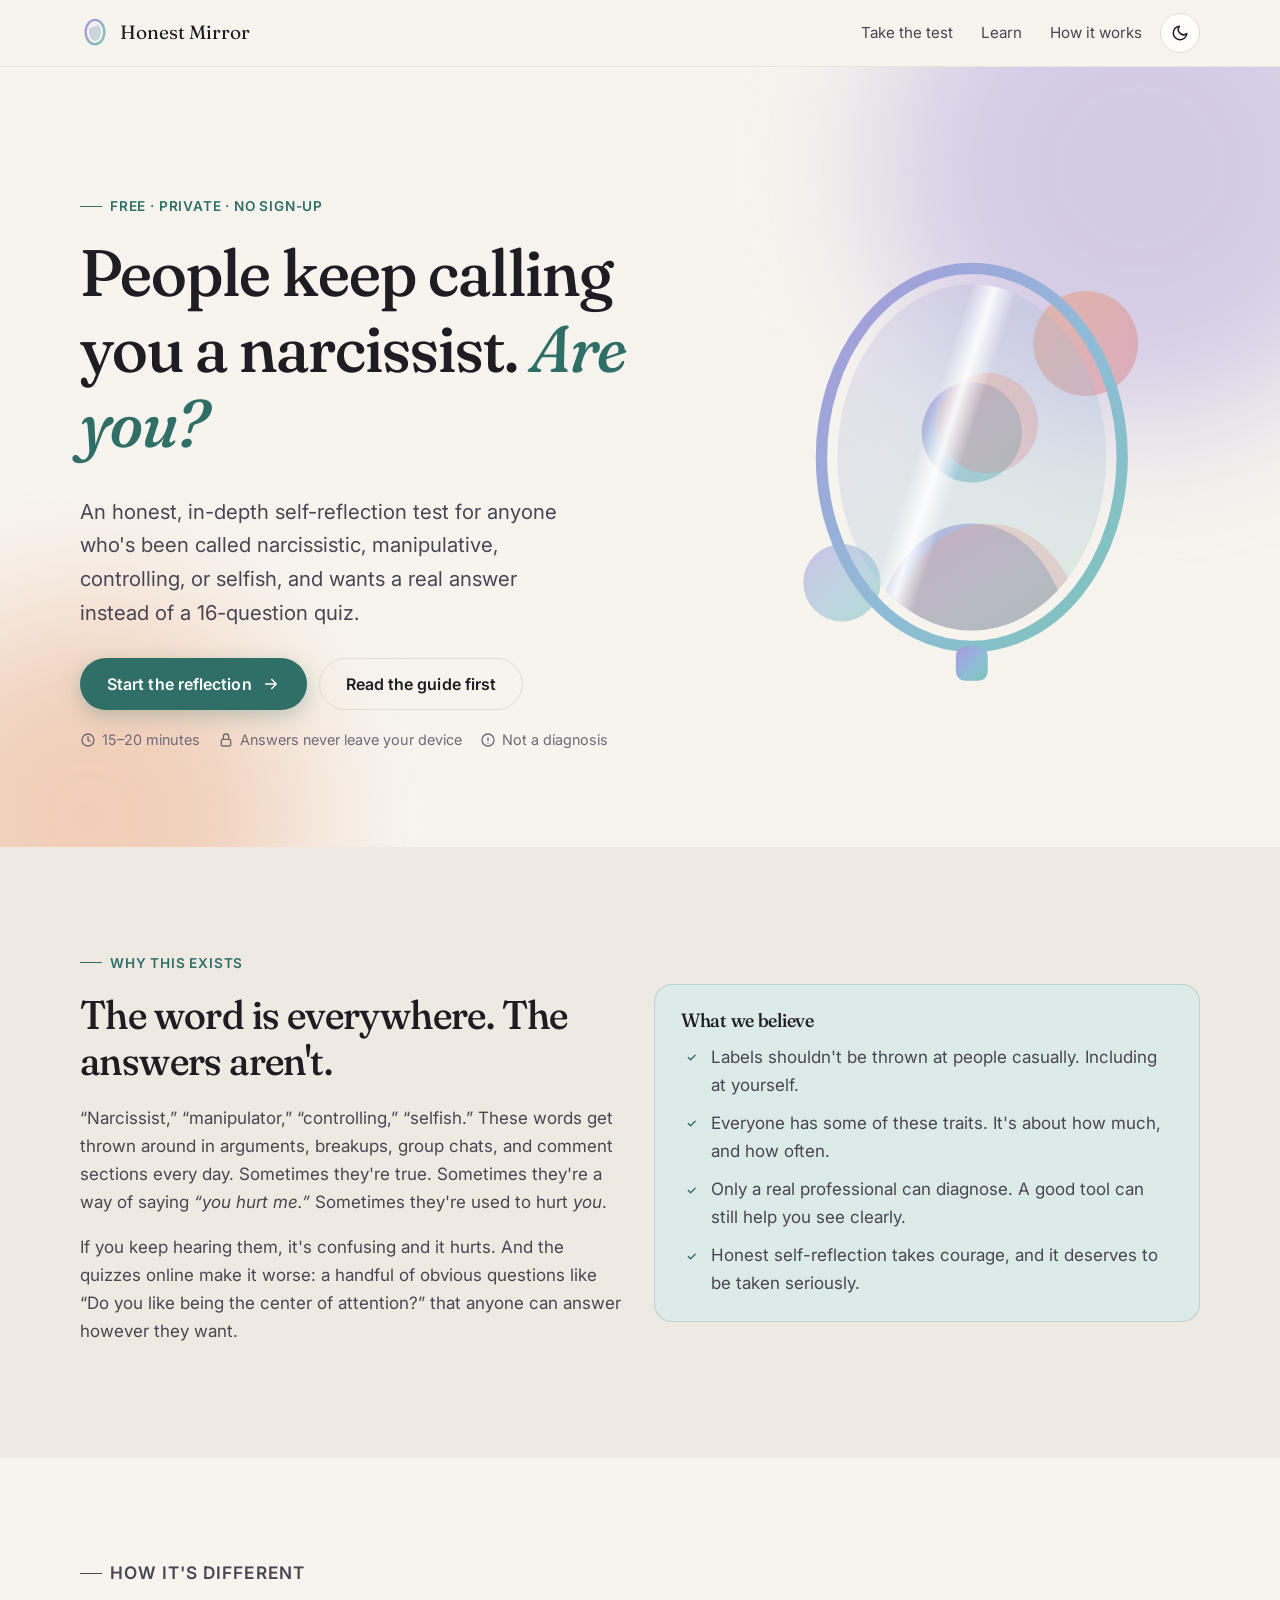
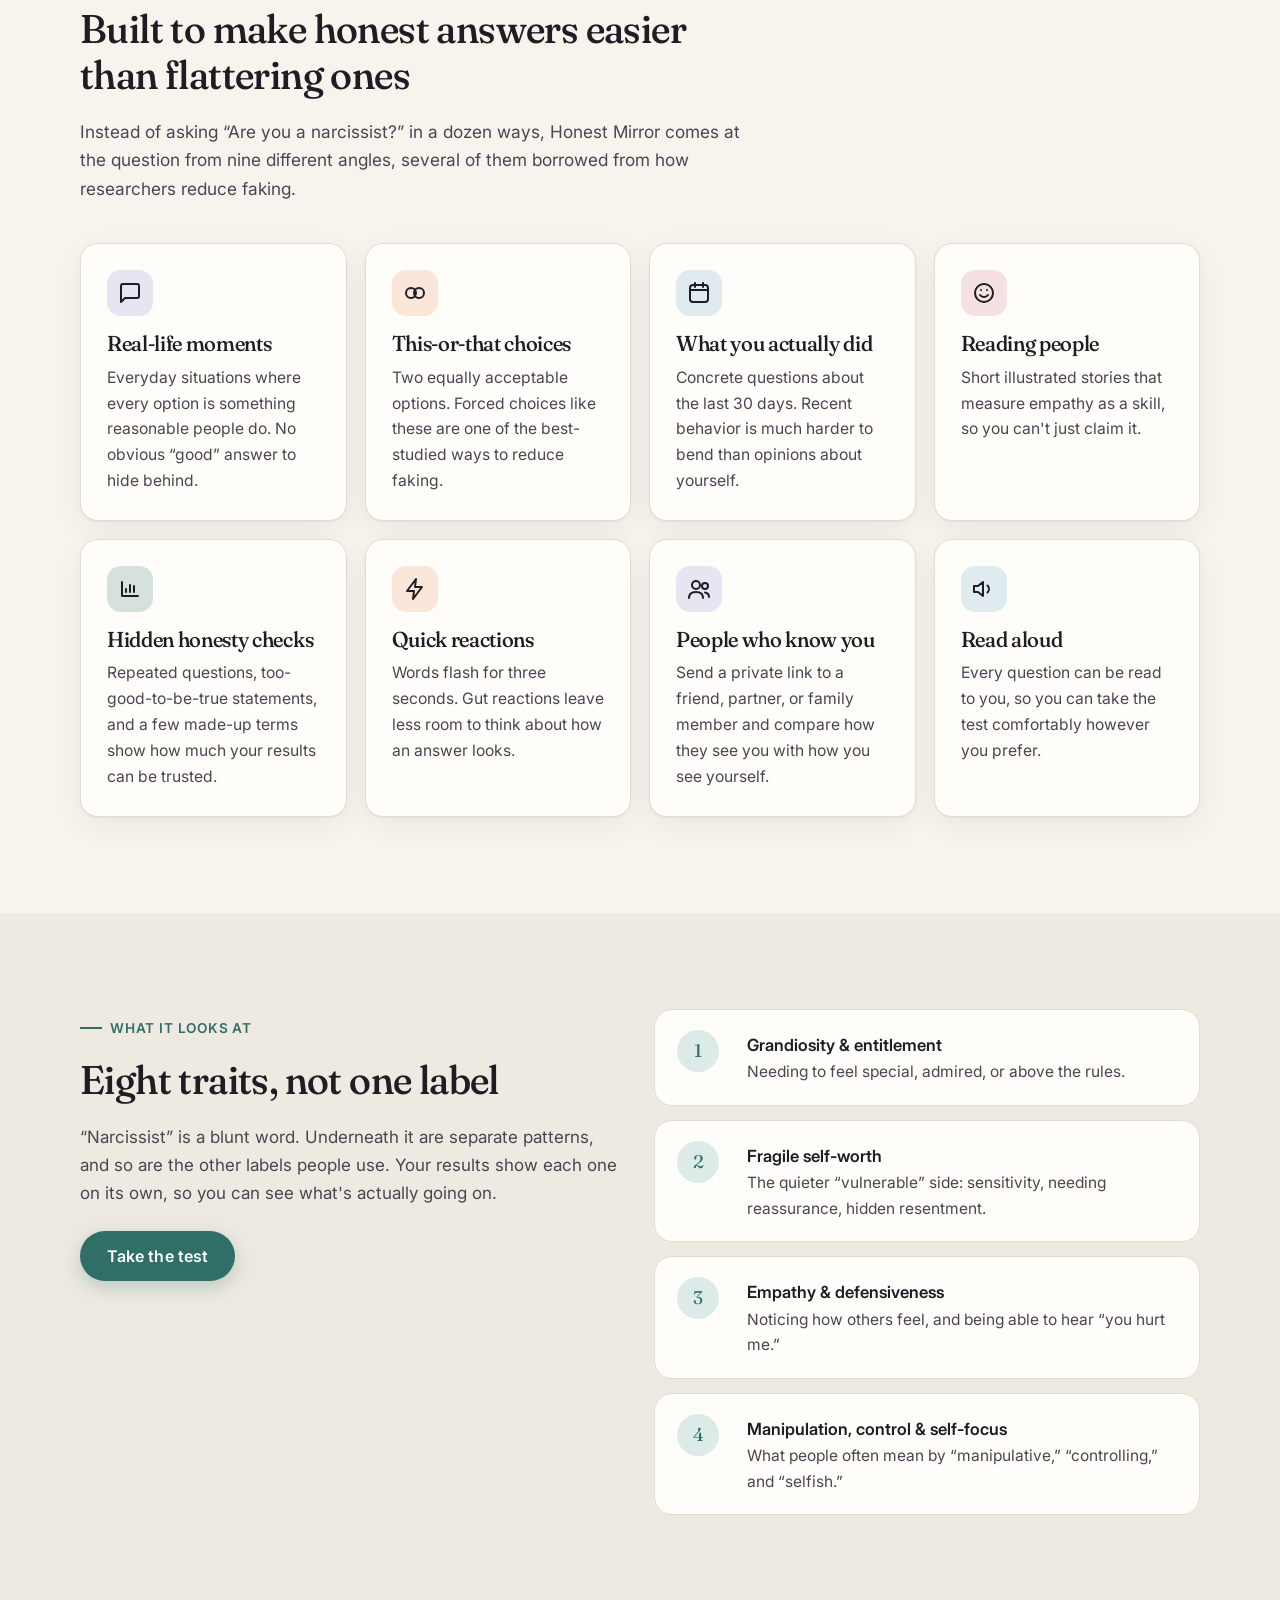
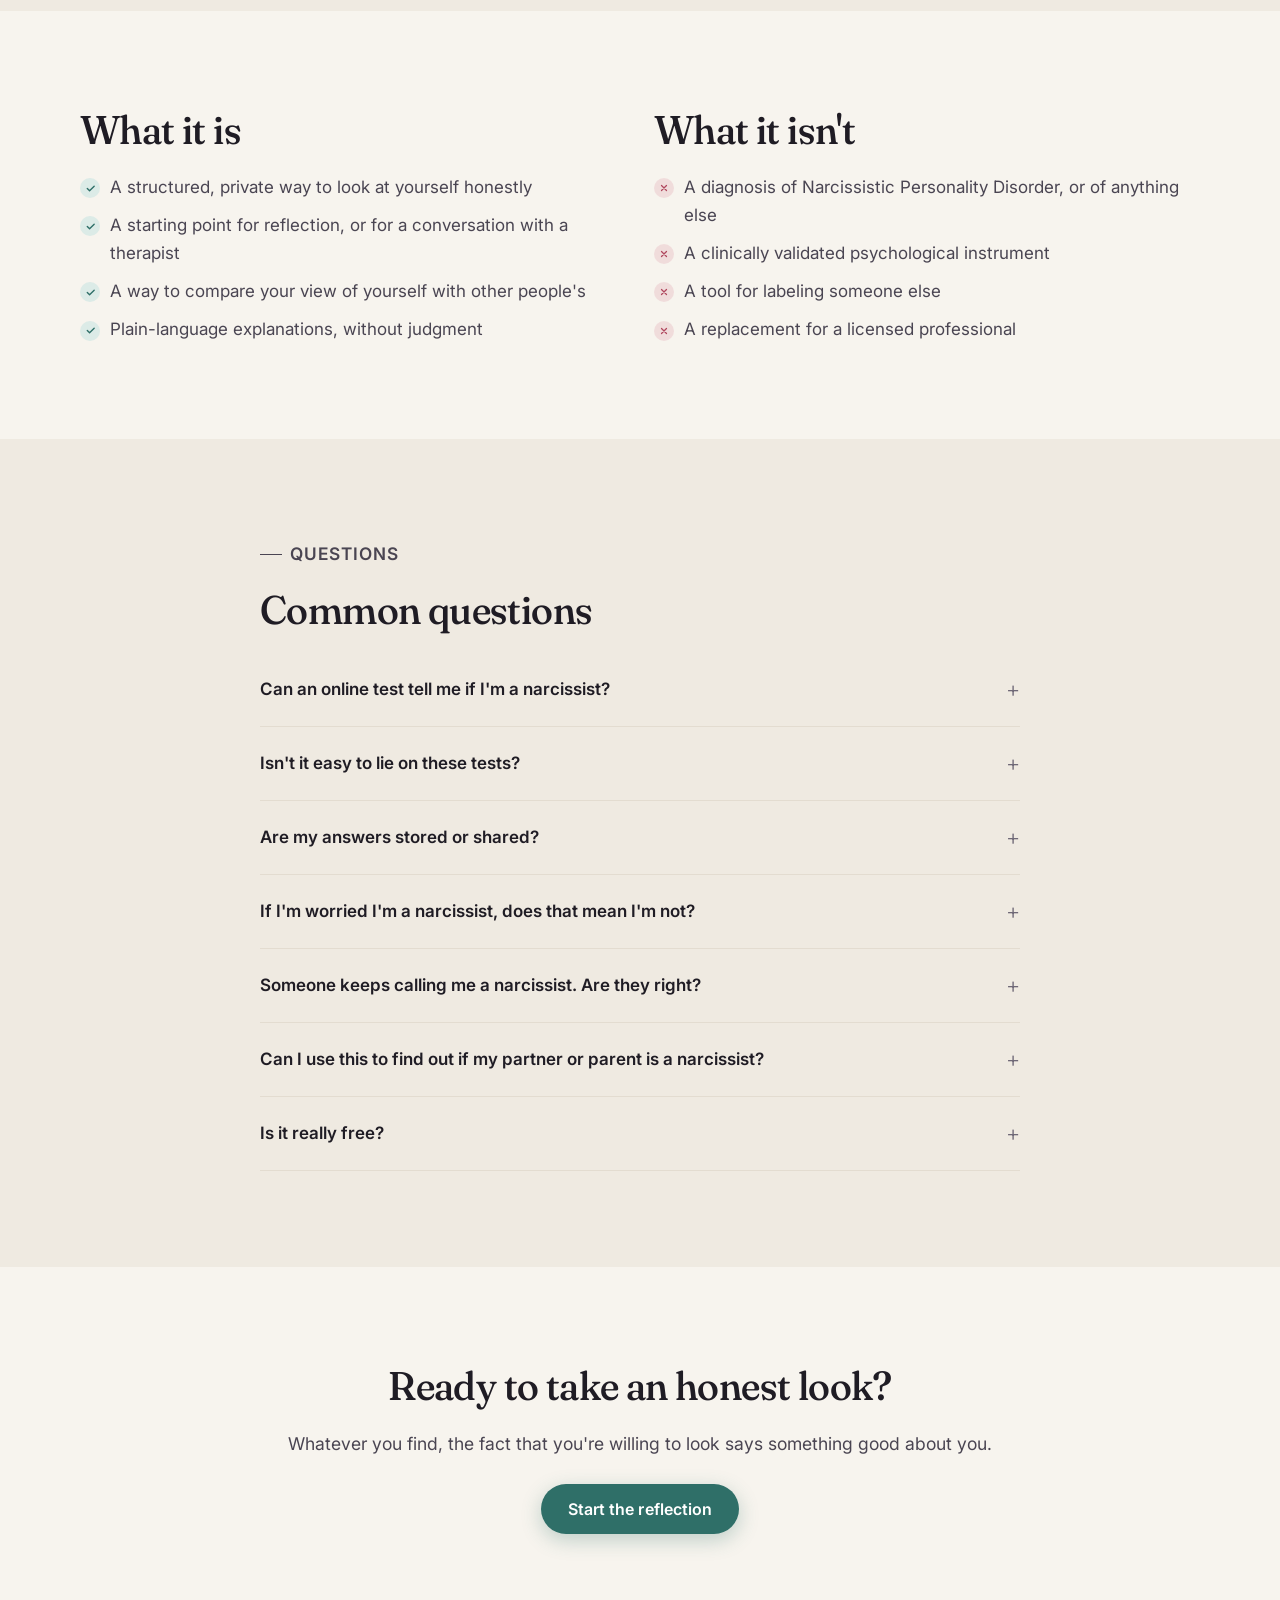
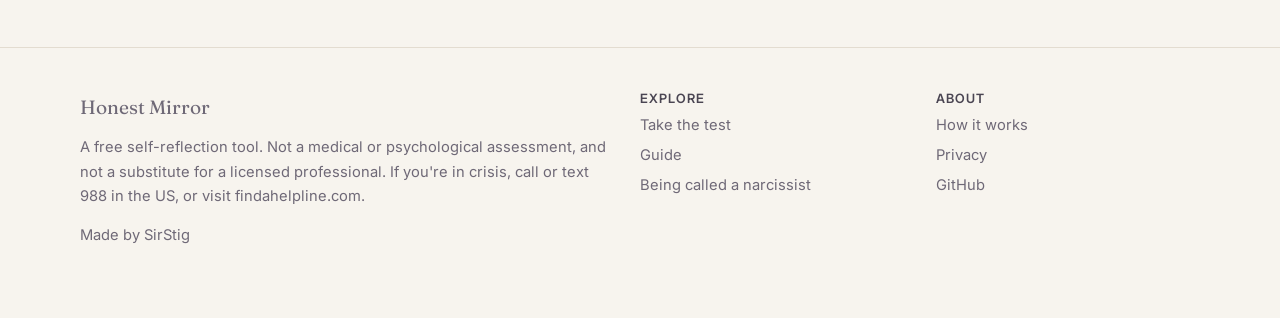
==== commit 5b6a98f5: "Credit the site to SirStig instead of treating Honest Mirror as a company." ====
--- a/index.html
+++ b/index.html
@@ -36,7 +36,8 @@
         "@type": "WebSite",
         "name": "Honest Mirror",
         "url": "https://sirstig.github.io/Narc/",
-        "description": "A free, private, in-depth self-reflection test for narcissistic, manipulative, controlling, and self-focused traits."
+        "description": "A free, private, in-depth self-reflection test for narcissistic, manipulative, controlling, and self-focused traits.",
+        "author": { "@type": "Person", "name": "SirStig", "url": "https://github.com/SirStig" }
       },
       {
         "@type": "WebApplication",
@@ -45,7 +46,8 @@
         "applicationCategory": "HealthApplication",
         "operatingSystem": "Any",
         "isAccessibleForFree": true,
-        "offers": { "@type": "Offer", "price": "0", "priceCurrency": "USD" }
+        "offers": { "@type": "Offer", "price": "0", "priceCurrency": "USD" },
+        "author": { "@type": "Person", "name": "SirStig", "url": "https://github.com/SirStig" }
       },
       {
         "@type": "FAQPage",
@@ -235,7 +237,7 @@
       <div>
         <a class="brand" href="./" style="margin-bottom:12px">Honest Mirror</a>
         <p>A free self-reflection tool. Not a medical or psychological assessment, and not a substitute for a licensed professional. If you're in crisis, call or text 988 in the US, or visit <a href="https://findahelpline.com/" target="_blank" rel="noopener">findahelpline.com</a>.</p>
-        <p>© <span data-year>2026</span> Honest Mirror</p>
+        <p>Made by <a href="https://github.com/SirStig">SirStig</a></p>
       </div>
       <div>
         <h4>Explore</h4>
@@ -243,7 +245,7 @@
       </div>
       <div>
         <h4>About</h4>
-        <ul><li><a href="about/">How it works</a></li><li><a href="about/#privacy">Privacy</a></li><li><a href="about/#sources">Research & sources</a></li></ul>
+        <ul><li><a href="about/">How it works</a></li><li><a href="about/#privacy">Privacy</a></li><li><a href="https://github.com/SirStig">GitHub</a></li></ul>
       </div>
     </div>
   </footer>
--- a/assets/css/style.css
+++ b/assets/css/style.css
@@ -455,6 +455,7 @@
 .toast.show { opacity: 1; transform: translate(-50%, 0); }
 
 .disclaimer-strip { font-size: .86rem; color: var(--muted); text-align: center; padding: 14px 20px; border-top: 1px solid var(--line); }
+.disclaimer-strip a { color: inherit; }
 
 @media print {
   .site-header, .site-footer, .progress-shell, .no-print, .disclaimer-strip { display: none !important; }
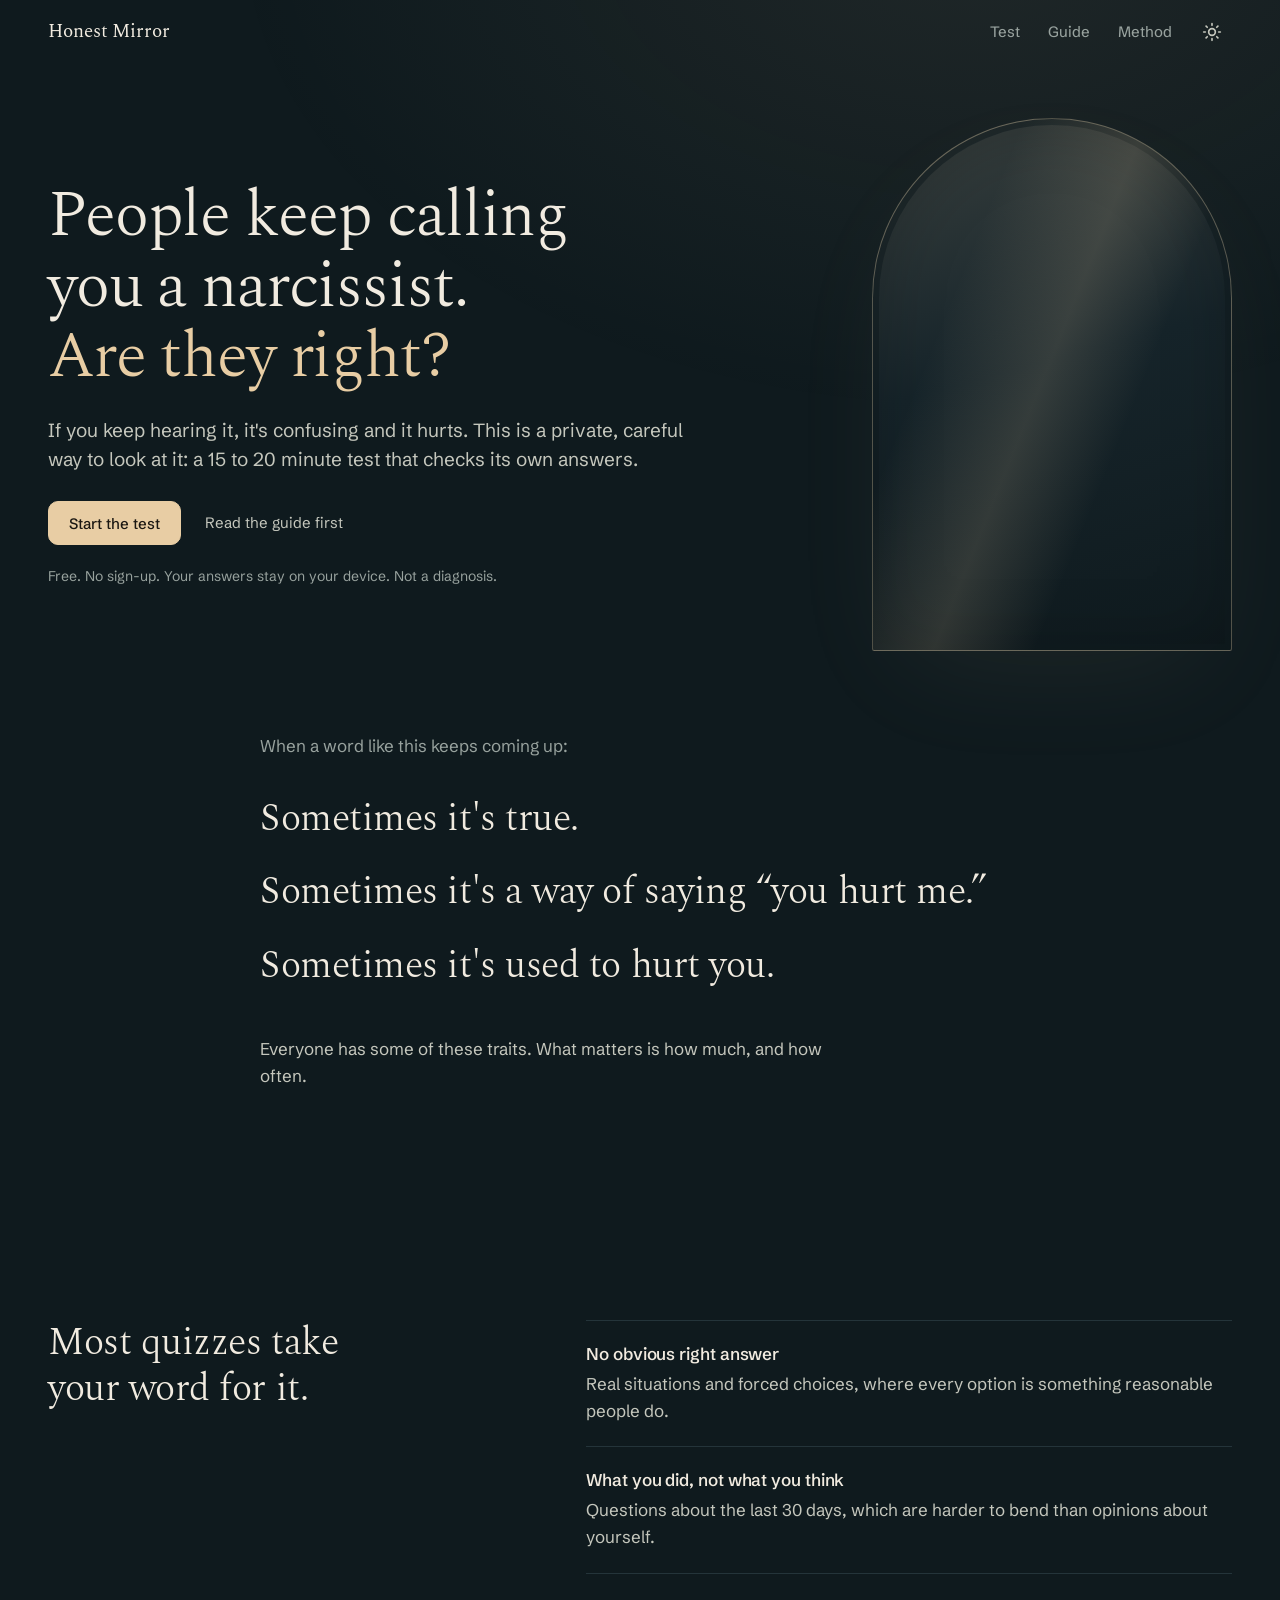
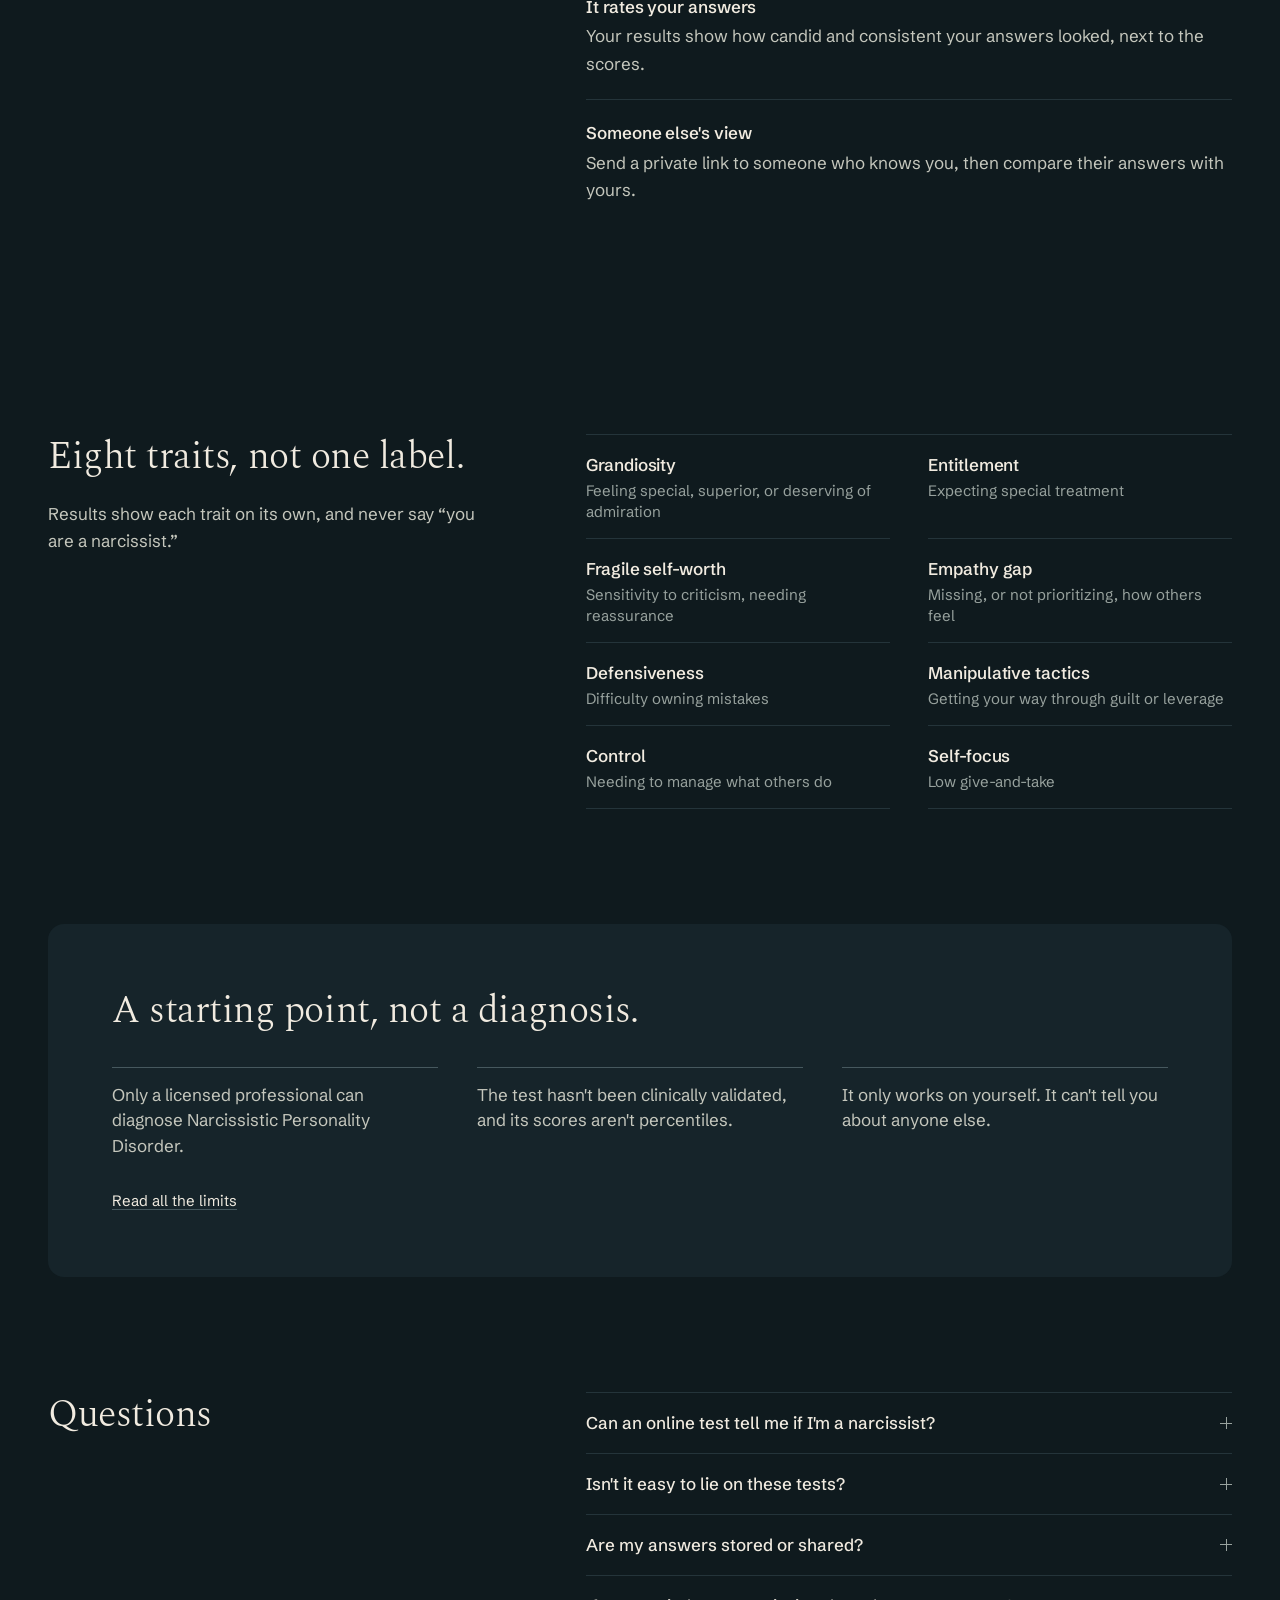
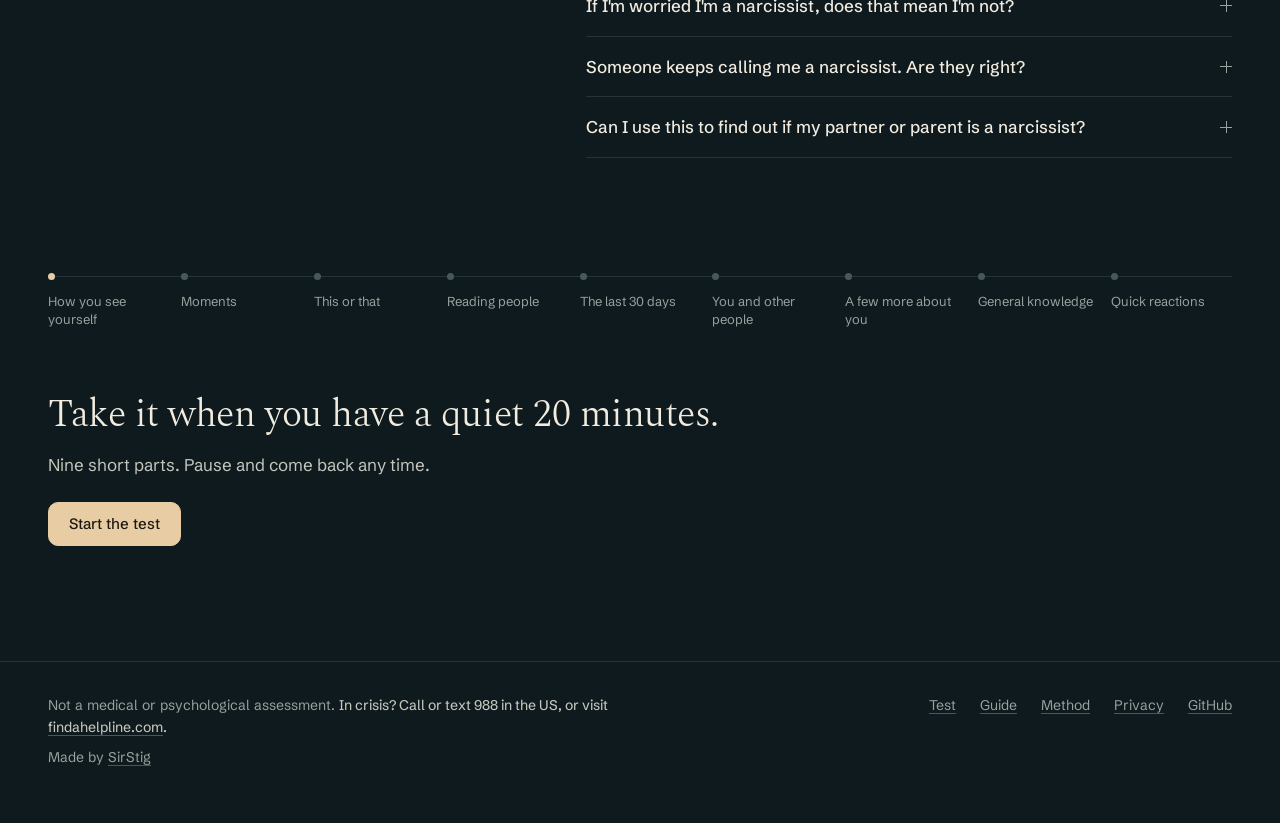
==== commit b09e780e: "Update site styles and structure for improved user experience - Enhanced the 404 page layout and mes" ====
--- a/index.html
+++ b/index.html
@@ -1,33 +1,31 @@
 <!doctype html>
-<html lang="en" class="no-js">
+<html lang="en">
 <head>
   <meta charset="utf-8">
   <meta name="viewport" content="width=device-width, initial-scale=1, viewport-fit=cover">
   <title>Am I a Narcissist? A Free, In-Depth Self-Reflection Test | Honest Mirror</title>
-  <meta name="description" content="Keep getting called a narcissist, manipulative, or controlling? Take a free, private, in-depth self-reflection test designed to be hard to fake, using scenarios, forced choices, behavior checks, and feedback from people who know you.">
-  <link rel="canonical" href="https://sirstig.github.io/Narc/">
-  <meta name="theme-color" content="#f7f4ee">
-  <meta name="color-scheme" content="light dark">
+  <meta name="description" content="Keep getting called a narcissist, manipulative, or controlling? A free, private self-reflection test that checks its own answers and can compare them with the view of someone who knows you. Not a diagnosis.">
+  <link rel="canonical" href="https://sirstig.github.io/honest-mirror/">
+  <meta name="theme-color" content="#0f1a1e">
+  <meta name="color-scheme" content="dark light">
   <meta property="og:type" content="website">
   <meta property="og:site_name" content="Honest Mirror">
-  <meta property="og:title" content="Am I a Narcissist? An honest, in-depth self-reflection test">
-  <meta property="og:description" content="Free, private, and built to be hard to fake. For anyone who keeps being called a narcissist, manipulative, controlling, or selfish and wants a real answer.">
-  <meta property="og:url" content="https://sirstig.github.io/Narc/">
-  <meta property="og:image" content="https://sirstig.github.io/Narc/assets/img/og.png">
+  <meta property="og:title" content="Am I a Narcissist? A self-reflection test that checks its own answers">
+  <meta property="og:description" content="Free, private, and hard to flatter yourself on. For anyone who keeps being called a narcissist, manipulative, controlling, or selfish. Not a diagnosis.">
+  <meta property="og:url" content="https://sirstig.github.io/honest-mirror/">
+  <meta property="og:image" content="https://sirstig.github.io/honest-mirror/assets/img/og.png">
   <meta property="og:image:width" content="1200">
   <meta property="og:image:height" content="630">
   <meta name="twitter:card" content="summary_large_image">
-  <meta name="twitter:title" content="Am I a Narcissist? An honest self-reflection test">
-  <meta name="twitter:description" content="Free, private, and built to be hard to fake.">
-  <meta name="twitter:image" content="https://sirstig.github.io/Narc/assets/img/og.png">
+  <meta name="twitter:title" content="Am I a Narcissist? A self-reflection test that checks its own answers">
+  <meta name="twitter:description" content="Free, private, and hard to flatter yourself on. Not a diagnosis.">
+  <meta name="twitter:image" content="https://sirstig.github.io/honest-mirror/assets/img/og.png">
   <link rel="icon" href="assets/img/favicon.svg" type="image/svg+xml">
   <link rel="apple-touch-icon" href="assets/img/icon-192.png">
   <link rel="manifest" href="site.webmanifest">
-  <link rel="preconnect" href="https://fonts.googleapis.com">
-  <link rel="preconnect" href="https://fonts.gstatic.com" crossorigin>
-  <link rel="stylesheet" href="https://fonts.googleapis.com/css2?family=Fraunces:opsz,wght,SOFT@9..144,400..600,0..100&family=Inter:wght@400;500;600&display=swap">
+  <link rel="preload" href="assets/fonts/schibsted-grotesk-latin-wght-normal.woff2" as="font" type="font/woff2" crossorigin>
   <link rel="stylesheet" href="assets/css/style.css">
-  <script>(function(){try{var t=localStorage.getItem("hm-theme")||(matchMedia("(prefers-color-scheme: dark)").matches?"dark":"light");document.documentElement.dataset.theme=t;}catch(e){}})();</script>
+  <script>(function(){try{document.documentElement.dataset.theme=localStorage.getItem("hm-theme")||"dark";}catch(e){}})();</script>
   <script type="application/ld+json">
   {
     "@context": "https://schema.org",
@@ -35,14 +33,14 @@
       {
         "@type": "WebSite",
         "name": "Honest Mirror",
-        "url": "https://sirstig.github.io/Narc/",
+        "url": "https://sirstig.github.io/honest-mirror/",
         "description": "A free, private, in-depth self-reflection test for narcissistic, manipulative, controlling, and self-focused traits.",
         "author": { "@type": "Person", "name": "SirStig", "url": "https://github.com/SirStig" }
       },
       {
         "@type": "WebApplication",
         "name": "Honest Mirror Self-Reflection Test",
-        "url": "https://sirstig.github.io/Narc/test/",
+        "url": "https://sirstig.github.io/honest-mirror/test/",
         "applicationCategory": "HealthApplication",
         "operatingSystem": "Any",
         "isAccessibleForFree": true,
@@ -52,10 +50,12 @@
       {
         "@type": "FAQPage",
         "mainEntity": [
-          { "@type": "Question", "name": "Can an online test tell me if I'm a narcissist?", "acceptedAnswer": { "@type": "Answer", "text": "No. Only a licensed mental health professional can diagnose Narcissistic Personality Disorder. Honest Mirror is a self-reflection tool. It shows which traits came through in your answers and how much those answers can be trusted, so you have something real to think about or bring to a therapist." } },
-          { "@type": "Question", "name": "Isn't it easy to lie on these tests?", "acceptedAnswer": { "@type": "Answer", "text": "On most short quizzes, yes. Honest Mirror combines realistic scenarios with no obvious right answer, forced choices between equally acceptable options, questions about concrete recent behavior, a skill-based empathy section, made-up terms that reveal overclaiming, consistency checks, timed reactions, and optional ratings from people who know you." } },
-          { "@type": "Question", "name": "Are my answers stored or shared?", "acceptedAnswer": { "@type": "Answer", "text": "No. Everything runs in your browser and is saved only on your device. There are no accounts, no analytics, and no server receiving your answers." } },
-          { "@type": "Question", "name": "If I'm worried I'm a narcissist, does that mean I'm not?", "acceptedAnswer": { "@type": "Answer", "text": "Not necessarily. It's a popular myth. People with narcissistic traits can be self-aware, especially those with more vulnerable or insecure traits. Worrying about your impact on others is a very good sign, but it isn't proof either way." } }
+          { "@type": "Question", "name": "Can an online test tell me if I'm a narcissist?", "acceptedAnswer": { "@type": "Answer", "text": "No. Only a licensed mental health professional can diagnose Narcissistic Personality Disorder. This test shows which traits came through in your answers and how far those answers can be trusted." } },
+          { "@type": "Question", "name": "Isn't it easy to lie on these tests?", "acceptedAnswer": { "@type": "Answer", "text": "On short quizzes, yes. This one makes it harder and more visible, with scenarios that have no obvious right answer, questions about recent behavior, built-in checks, and optional ratings from someone who knows you. A determined person can still fake it." } },
+          { "@type": "Question", "name": "Are my answers stored or shared?", "acceptedAnswer": { "@type": "Answer", "text": "They stay in your browser, on your device. There are no accounts, no analytics, and no server receiving your answers. Clearing your browser data erases them." } },
+          { "@type": "Question", "name": "If I'm worried I'm a narcissist, does that mean I'm not?", "acceptedAnswer": { "@type": "Answer", "text": "Not necessarily. That's a popular myth. People with narcissistic traits can be self-aware, especially those with more vulnerable traits. Worrying about your impact is a good sign, but it isn't proof either way." } },
+          { "@type": "Question", "name": "Someone keeps calling me a narcissist. Are they right?", "acceptedAnswer": { "@type": "Answer", "text": "Maybe, partly, or not at all. The word can point at a real pattern, stand in for \"you hurt me,\" or be used as a weapon." } },
+          { "@type": "Question", "name": "Can I use this to find out if my partner or parent is a narcissist?", "acceptedAnswer": { "@type": "Answer", "text": "No. It only works for looking at yourself. Answering for someone else won't give meaningful results." } }
         ]
       }
     ]
@@ -66,168 +66,117 @@
   <a class="skip" href="#main">Skip to content</a>
   <header class="site-header">
     <div class="wrap">
-      <a class="brand" href="./" aria-label="Honest Mirror home">
-        <svg viewBox="0 0 32 32" aria-hidden="true"><defs><linearGradient id="lg" x1="0" y1="0" x2="1" y2="1"><stop offset="0" stop-color="#a998dc"/><stop offset="1" stop-color="#7cc5b9"/></linearGradient></defs><ellipse cx="16" cy="15" rx="10" ry="13" fill="none" stroke="url(#lg)" stroke-width="2.6"/><ellipse cx="16" cy="15" rx="6.5" ry="9.5" fill="url(#lg)" opacity=".45"/><path d="M12 9.5c1.4-1.8 3.4-2.6 5.4-2.3" stroke="#fff" stroke-width="1.8" stroke-linecap="round" fill="none"/></svg>
-        <span>Honest Mirror</span>
-      </a>
+      <a class="brand" href="./" aria-label="Honest Mirror home">Honest Mirror</a>
       <div class="header-right">
-        <nav class="nav" id="nav" aria-label="Main">
-          <a href="test/">Take the test</a>
-          <a href="learn/">Learn</a>
-          <a href="about/">How it works</a>
+        <nav class="nav" aria-label="Main">
+          <a href="test/">Test</a>
+          <a href="learn/">Guide</a>
+          <a href="about/">Method</a>
         </nav>
-        <button class="icon-btn" type="button" data-theme-toggle aria-label="Switch light or dark theme"><svg viewBox="0 0 24 24" fill="none" stroke="currentColor" stroke-width="2" stroke-linecap="round" stroke-linejoin="round"><path d="M21 12.8A9 9 0 1 1 11.2 3a7 7 0 0 0 9.8 9.8z"/></svg></button>
-        <button class="icon-btn nav-toggle" type="button" aria-expanded="false" aria-controls="nav" aria-label="Open menu"><svg viewBox="0 0 24 24" fill="none" stroke="currentColor" stroke-width="2" stroke-linecap="round"><path d="M4 7h16M4 12h16M4 17h16"/></svg></button>
+        <button class="icon-btn" type="button" data-theme-toggle aria-label="Switch theme"><svg class="theme-sun" viewBox="0 0 24 24" fill="none" stroke="currentColor" stroke-width="2" stroke-linecap="round" aria-hidden="true"><circle cx="12" cy="12" r="4"/><path d="M12 2v2M12 20v2M4.9 4.9l1.4 1.4M17.7 17.7l1.4 1.4M2 12h2M20 12h2M4.9 19.1l1.4-1.4M17.7 6.3l1.4-1.4"/></svg><svg class="theme-moon" viewBox="0 0 24 24" fill="none" stroke="currentColor" stroke-width="2" stroke-linecap="round" stroke-linejoin="round" aria-hidden="true"><path d="M21 12.8A9 9 0 1 1 11.2 3a7 7 0 0 0 9.8 9.8z"/></svg></button>
       </div>
     </div>
   </header>
 
   <main id="main">
-    <section class="hero">
-      <div class="blob" style="width:520px;height:520px;background:var(--lilac);top:-160px;right:-120px"></div>
-      <div class="blob" style="width:420px;height:420px;background:var(--peach);bottom:-180px;left:-120px"></div>
-      <div class="wrap hero-grid">
+    <section class="hero wrap">
+      <div>
+        <h1>People keep calling you a narcissist. <span>Are they right?</span></h1>
+        <p class="lede">If you keep hearing it, it's confusing and it hurts. This is a private, careful way to look at it: a 15 to 20 minute test that checks its own answers.</p>
+        <div class="cta">
+          <a class="btn" href="test/">Start the test</a>
+          <a href="learn/">Read the guide first</a>
+        </div>
+        <p class="facts">Free. No sign-up. Your answers stay on your device. Not a diagnosis.</p>
+      </div>
+      <div class="mirror" aria-hidden="true"></div>
+    </section>
+
+    <section class="section tight">
+      <div class="wrap said">
+        <p class="said-lead">When a word like this keeps coming up:</p>
+        <ul class="said-list">
+          <li>Sometimes it's true.</li>
+          <li>Sometimes it's a way of saying “you hurt me.”</li>
+          <li>Sometimes it's used to hurt you.</li>
+        </ul>
+        <p>Everyone has some of these traits. What matters is how much, and how often.</p>
+      </div>
+    </section>
+
+    <section class="section">
+      <div class="wrap section-grid">
+        <h2>Most quizzes take your word for it.</h2>
+        <ul class="rows">
+          <li><h3>No obvious right answer</h3><p>Real situations and forced choices, where every option is something reasonable people do.</p></li>
+          <li><h3>What you did, not what you think</h3><p>Questions about the last 30 days, which are harder to bend than opinions about yourself.</p></li>
+          <li><h3>It rates your answers</h3><p>Your results show how candid and consistent your answers looked, next to the scores.</p></li>
+          <li><h3>Someone else's view</h3><p>Send a private link to someone who knows you, then compare their answers with yours.</p></li>
+        </ul>
+      </div>
+    </section>
+
+    <section class="section">
+      <div class="wrap section-grid">
         <div>
-          <p class="eyebrow">Free · Private · No sign-up</p>
-          <h1>People keep calling you a narcissist. <em style="font-style:italic;color:var(--accent)">Are you?</em></h1>
-          <p class="lede">An honest, in-depth self-reflection test for anyone who's been called narcissistic, manipulative, controlling, or selfish, and wants a real answer instead of a 16-question quiz.</p>
-          <div class="cta">
-            <a class="btn" href="test/">Start the reflection
-              <svg viewBox="0 0 24 24" fill="none" stroke="currentColor" stroke-width="2" stroke-linecap="round" stroke-linejoin="round"><path d="M5 12h14M13 6l6 6-6 6"/></svg></a>
-            <a class="btn ghost" href="learn/">Read the guide first</a>
-          </div>
-          <div class="hero-note">
-            <span><svg viewBox="0 0 24 24" fill="none" stroke="currentColor" stroke-width="2" stroke-linecap="round"><circle cx="12" cy="12" r="9"/><path d="M12 7v5l3 2"/></svg>15–20 minutes</span>
-            <span><svg viewBox="0 0 24 24" fill="none" stroke="currentColor" stroke-width="2" stroke-linecap="round" stroke-linejoin="round"><rect x="5" y="11" width="14" height="10" rx="2"/><path d="M8 11V7a4 4 0 0 1 8 0v4"/></svg>Answers never leave your device</span>
-            <span><svg viewBox="0 0 24 24" fill="none" stroke="currentColor" stroke-width="2" stroke-linecap="round"><path d="M12 9v4M12 17h.01"/><circle cx="12" cy="12" r="9"/></svg>Not a diagnosis</span>
-          </div>
+          <h2>Eight traits, not one label.</h2>
+          <p>Results show each trait on its own, and never say “you are a narcissist.”</p>
         </div>
-        <div class="mirror-art" aria-hidden="true">
-          <svg viewBox="0 0 400 400">
-            <defs>
-              <linearGradient id="m1" x1="0" y1="0" x2="1" y2="1"><stop offset="0" stop-color="#a998dc"/><stop offset=".55" stop-color="#8fbcd8"/><stop offset="1" stop-color="#7cc5b9"/></linearGradient>
-              <linearGradient id="m2" x1="0" y1="0" x2="1" y2="1"><stop offset="0" stop-color="#e9a27a"/><stop offset="1" stop-color="#d98a9a"/></linearGradient>
-              <linearGradient id="glass" x1="0" y1="0" x2="1" y2="0"><stop offset="0" stop-color="#fff" stop-opacity="0"/><stop offset=".5" stop-color="#fff" stop-opacity=".9"/><stop offset="1" stop-color="#fff" stop-opacity="0"/></linearGradient>
-              <clipPath id="oval"><ellipse cx="200" cy="190" rx="118" ry="152"/></clipPath>
-            </defs>
-            <circle class="float-a" cx="300" cy="90" r="46" fill="url(#m2)" opacity=".55"/>
-            <circle class="float-b" cx="86" cy="300" r="34" fill="url(#m1)" opacity=".55"/>
-            <ellipse cx="200" cy="190" rx="132" ry="166" fill="none" stroke="url(#m1)" stroke-width="10"/>
-            <g clip-path="url(#oval)">
-              <rect x="60" y="30" width="280" height="320" fill="url(#m1)" opacity=".22"/>
-              <circle cx="200" cy="168" r="44" fill="url(#m1)" opacity=".7"/>
-              <path d="M110 360c10-72 46-112 90-112s80 40 90 112z" fill="url(#m1)" opacity=".7"/>
-              <circle cx="214" cy="160" r="44" fill="url(#m2)" opacity=".35"/>
-              <path d="M124 360c10-72 46-112 90-112s80 40 90 112z" fill="url(#m2)" opacity=".3"/>
-              <rect class="shimmer" x="150" y="0" width="40" height="400" fill="url(#glass)" transform="rotate(18 200 200)"/>
-            </g>
-            <rect x="186" y="356" width="28" height="30" rx="8" fill="url(#m1)"/>
-          </svg>
+        <ul class="traits">
+          <li><b>Grandiosity</b><span>Feeling special, superior, or deserving of admiration</span></li>
+          <li><b>Entitlement</b><span>Expecting special treatment</span></li>
+          <li><b>Fragile self-worth</b><span>Sensitivity to criticism, needing reassurance</span></li>
+          <li><b>Empathy gap</b><span>Missing, or not prioritizing, how others feel</span></li>
+          <li><b>Defensiveness</b><span>Difficulty owning mistakes</span></li>
+          <li><b>Manipulative tactics</b><span>Getting your way through guilt or leverage</span></li>
+          <li><b>Control</b><span>Needing to manage what others do</span></li>
+          <li><b>Self-focus</b><span>Low give-and-take</span></li>
+        </ul>
+      </div>
+    </section>
+
+    <section class="wrap">
+      <div class="limits">
+        <h2>A starting point, not a diagnosis.</h2>
+        <ul>
+          <li>Only a licensed professional can diagnose Narcissistic Personality Disorder.</li>
+          <li>The test hasn't been clinically validated, and its scores aren't percentiles.</li>
+          <li>It only works on yourself. It can't tell you about anyone else.</li>
+        </ul>
+        <a href="about/#limits">Read all the limits</a>
+      </div>
+    </section>
+
+    <section class="section">
+      <div class="wrap section-grid">
+        <h2>Questions</h2>
+        <div class="faq-list">
+          <details class="faq"><summary>Can an online test tell me if I'm a narcissist?</summary><p>No. Only a licensed mental health professional can diagnose Narcissistic Personality Disorder. This test shows which traits came through in your answers and how far those answers can be trusted.</p></details>
+          <details class="faq"><summary>Isn't it easy to lie on these tests?</summary><p>On short quizzes, yes. This one makes it harder and more visible, with scenarios that have no obvious right answer, questions about recent behavior, built-in checks, and optional ratings from someone who knows you. A determined person can still fake it. <a href="about/">See the method.</a></p></details>
+          <details class="faq"><summary>Are my answers stored or shared?</summary><p>They stay in your browser, on your device. There are no accounts, no analytics, and no server receiving your answers. Clearing your browser data erases them.</p></details>
+          <details class="faq"><summary>If I'm worried I'm a narcissist, does that mean I'm not?</summary><p>Not necessarily. That's a popular myth. People with narcissistic traits can be self-aware, especially those with more vulnerable traits. Worrying about your impact is a good sign, but it isn't proof either way.</p></details>
+          <details class="faq"><summary>Someone keeps calling me a narcissist. Are they right?</summary><p>Maybe, partly, or not at all. The word can point at a real pattern, stand in for “you hurt me,” or be used as a weapon. <a href="learn/#called">The guide covers how to tell the difference.</a></p></details>
+          <details class="faq"><summary>Can I use this to find out if my partner or parent is a narcissist?</summary><p>No. It only works for looking at yourself. To make sense of someone in your life, start with the <a href="learn/">guide</a>. If you feel unsafe, the <a href="https://www.thehotline.org/" target="_blank" rel="noopener">National Domestic Violence Hotline</a> is free and confidential.</p></details>
         </div>
       </div>
     </section>
 
-    <section class="band">
-      <div class="wrap split" style="align-items:center">
-        <div class="reveal">
-          <p class="eyebrow">Why this exists</p>
-          <h2>The word is everywhere. The answers aren't.</h2>
-          <p style="color:var(--ink-2)">“Narcissist,” “manipulator,” “controlling,” “selfish.” These words get thrown around in arguments, breakups, group chats, and comment sections every day. Sometimes they're true. Sometimes they're a way of saying <em>“you hurt me.”</em> Sometimes they're used to hurt <em>you</em>.</p>
-          <p style="color:var(--ink-2)">If you keep hearing them, it's confusing and it hurts. And the quizzes online make it worse: a handful of obvious questions like “Do you like being the center of attention?” that anyone can answer however they want.</p>
-        </div>
-        <div class="callout reveal">
-          <h3>What we believe</h3>
-          <ul class="list-check" style="margin-top:12px">
-            <li>Labels shouldn't be thrown at people casually. Including at yourself.</li>
-            <li>Everyone has some of these traits. It's about how much, and how often.</li>
-            <li>Only a real professional can diagnose. A good tool can still help you see clearly.</li>
-            <li>Honest self-reflection takes courage, and it deserves to be taken seriously.</li>
-          </ul>
-        </div>
-      </div>
-    </section>
-
-    <section>
+    <section class="close">
       <div class="wrap">
-        <div class="section-head reveal">
-          <p class="eyebrow">How it's different</p>
-          <h2>Built to make honest answers easier than flattering ones</h2>
-          <p>Instead of asking “Are you a narcissist?” in a dozen ways, Honest Mirror comes at the question from nine different angles, several of them borrowed from how researchers reduce faking.</p>
-        </div>
-        <div class="cards">
-          <div class="card reveal"><div class="ico" style="background:color-mix(in srgb,var(--lilac) 25%,transparent)"><svg viewBox="0 0 24 24" fill="none" stroke="currentColor" stroke-width="2" stroke-linecap="round" stroke-linejoin="round"><path d="M21 15a2 2 0 0 1-2 2H7l-4 4V5a2 2 0 0 1 2-2h14a2 2 0 0 1 2 2z"/></svg></div><h3>Real-life moments</h3><p>Everyday situations where every option is something reasonable people do. No obvious “good” answer to hide behind.</p></div>
-          <div class="card reveal"><div class="ico" style="background:color-mix(in srgb,var(--peach) 25%,transparent)"><svg viewBox="0 0 24 24" fill="none" stroke="currentColor" stroke-width="2" stroke-linecap="round"><circle cx="8" cy="12" r="5"/><circle cx="16" cy="12" r="5"/></svg></div><h3>This-or-that choices</h3><p>Two equally acceptable options. Forced choices like these are one of the best-studied ways to reduce faking.</p></div>
-          <div class="card reveal"><div class="ico" style="background:color-mix(in srgb,var(--sky) 28%,transparent)"><svg viewBox="0 0 24 24" fill="none" stroke="currentColor" stroke-width="2" stroke-linecap="round"><rect x="3" y="4" width="18" height="17" rx="3"/><path d="M3 9h18M8 2v4M16 2v4"/></svg></div><h3>What you actually did</h3><p>Concrete questions about the last 30 days. Recent behavior is much harder to bend than opinions about yourself.</p></div>
-          <div class="card reveal"><div class="ico" style="background:color-mix(in srgb,var(--rose) 25%,transparent)"><svg viewBox="0 0 24 24" fill="none" stroke="currentColor" stroke-width="2" stroke-linecap="round"><circle cx="12" cy="12" r="9"/><path d="M8 14s1.5 2 4 2 4-2 4-2M9 9h.01M15 9h.01"/></svg></div><h3>Reading people</h3><p>Short illustrated stories that measure empathy as a skill, so you can't just claim it.</p></div>
-          <div class="card reveal"><div class="ico" style="background:color-mix(in srgb,var(--accent) 20%,transparent)"><svg viewBox="0 0 24 24" fill="none" stroke="currentColor" stroke-width="2" stroke-linecap="round"><path d="M4 19V5M4 19h16M8 15v-3M12 15V8M16 15v-6"/></svg></div><h3>Hidden honesty checks</h3><p>Repeated questions, too-good-to-be-true statements, and a few made-up terms show how much your results can be trusted.</p></div>
-          <div class="card reveal"><div class="ico" style="background:color-mix(in srgb,var(--peach) 25%,transparent)"><svg viewBox="0 0 24 24" fill="none" stroke="currentColor" stroke-width="2" stroke-linecap="round" stroke-linejoin="round"><path d="M13 2L4 14h7l-1 8 9-12h-7z"/></svg></div><h3>Quick reactions</h3><p>Words flash for three seconds. Gut reactions leave less room to think about how an answer looks.</p></div>
-          <div class="card reveal"><div class="ico" style="background:color-mix(in srgb,var(--lilac) 25%,transparent)"><svg viewBox="0 0 24 24" fill="none" stroke="currentColor" stroke-width="2" stroke-linecap="round"><circle cx="9" cy="8" r="4"/><path d="M2 21c0-4 3-6 7-6s7 2 7 6"/><circle cx="18" cy="9" r="3"/><path d="M22 20c0-2.5-1.5-4-4-4.5"/></svg></div><h3>People who know you</h3><p>Send a private link to a friend, partner, or family member and compare how they see you with how you see yourself.</p></div>
-          <div class="card reveal"><div class="ico" style="background:color-mix(in srgb,var(--sky) 28%,transparent)"><svg viewBox="0 0 24 24" fill="none" stroke="currentColor" stroke-width="2" stroke-linecap="round" stroke-linejoin="round"><path d="M11 5L6 9H2v6h4l5 4V5z"/><path d="M15.5 8.5a5 5 0 0 1 0 7"/></svg></div><h3>Read aloud</h3><p>Every question can be read to you, so you can take the test comfortably however you prefer.</p></div>
-        </div>
-      </div>
-    </section>
-
-    <section class="band">
-      <div class="wrap split">
-        <div class="reveal">
-          <p class="eyebrow">What it looks at</p>
-          <h2>Eight traits, not one label</h2>
-          <p style="color:var(--ink-2)">“Narcissist” is a blunt word. Underneath it are separate patterns, and so are the other labels people use. Your results show each one on its own, so you can see what's actually going on.</p>
-          <p style="margin-top:24px"><a class="btn" href="test/">Take the test</a></p>
-        </div>
-        <div class="steps reveal">
-          <div class="step"><div><h3>Grandiosity & entitlement</h3><p>Needing to feel special, admired, or above the rules.</p></div></div>
-          <div class="step"><div><h3>Fragile self-worth</h3><p>The quieter “vulnerable” side: sensitivity, needing reassurance, hidden resentment.</p></div></div>
-          <div class="step"><div><h3>Empathy & defensiveness</h3><p>Noticing how others feel, and being able to hear “you hurt me.”</p></div></div>
-          <div class="step"><div><h3>Manipulation, control & self-focus</h3><p>What people often mean by “manipulative,” “controlling,” and “selfish.”</p></div></div>
-        </div>
-      </div>
-    </section>
-
-    <section>
-      <div class="wrap split">
-        <div class="reveal">
-          <h2>What it is</h2>
-          <ul class="list-check">
-            <li>A structured, private way to look at yourself honestly</li>
-            <li>A starting point for reflection, or for a conversation with a therapist</li>
-            <li>A way to compare your view of yourself with other people's</li>
-            <li>Plain-language explanations, without judgment</li>
-          </ul>
-        </div>
-        <div class="reveal">
-          <h2>What it isn't</h2>
-          <ul class="list-check list-x">
-            <li>A diagnosis of Narcissistic Personality Disorder, or of anything else</li>
-            <li>A clinically validated psychological instrument</li>
-            <li>A tool for labeling someone else</li>
-            <li>A replacement for a licensed professional</li>
-          </ul>
-        </div>
-      </div>
-    </section>
-
-    <section class="band">
-      <div class="narrow">
-        <div class="section-head reveal" style="margin-bottom:10px">
-          <p class="eyebrow">Questions</p>
-          <h2>Common questions</h2>
-        </div>
-        <details class="faq"><summary>Can an online test tell me if I'm a narcissist?</summary><p>No, and you should be wary of any site that says it can. Only a licensed mental health professional can diagnose Narcissistic Personality Disorder, usually through detailed interviews. What this test <em>can</em> do is show which traits came through in your answers, how strongly, and how much those answers can be trusted. That gives you something real to reflect on or bring to a therapist.</p></details>
-        <details class="faq"><summary>Isn't it easy to lie on these tests?</summary><p>On most short quizzes, yes. We can't make lying impossible, but we make it harder and we can tell when it's probably happening. We use scenarios with no obvious right answer, forced choices, concrete behavior questions, a skill-based empathy section, consistency checks, too-good-to-be-true statements, made-up terms, timed reactions, and optional ratings from people who know you. <a href="about/">See exactly how it works.</a></p></details>
-        <details class="faq"><summary>Are my answers stored or shared?</summary><p>No. Everything runs in your browser. Your progress is saved only on your own device so you can pause and come back. There are no accounts, no analytics, and no server receiving your answers. Clearing your browser data erases it.</p></details>
-        <details class="faq"><summary>If I'm worried I'm a narcissist, does that mean I'm not?</summary><p>Not necessarily. It's a popular myth. People with narcissistic traits can be self-aware, especially those with more vulnerable, insecure traits. Worrying about how you affect others is a very good sign and a great place to start, but it isn't proof either way.</p></details>
-        <details class="faq"><summary>Someone keeps calling me a narcissist. Are they right?</summary><p>Maybe, maybe partly, or maybe not at all. Sometimes the word points at a real pattern. Sometimes it's shorthand for “I feel hurt and unheard.” And sometimes it's used as a weapon. Our <a href="learn/#called">guide</a> walks through how to tell the difference.</p></details>
-        <details class="faq"><summary>Can I use this to find out if my partner or parent is a narcissist?</summary><p>This test is designed for looking at yourself. Answering on someone else's behalf won't give meaningful results. If you're trying to make sense of someone in your life, start with our <a href="learn/">guide</a>. If you feel unsafe, the <a href="https://www.thehotline.org/" target="_blank" rel="noopener">National Domestic Violence Hotline</a> is free and confidential.</p></details>
-        <details class="faq"><summary>Is it really free?</summary><p>Yes. No ads, no paywall, no email required. It's an open project hosted for free on GitHub Pages.</p></details>
-      </div>
-    </section>
-
-    <section>
-      <div class="narrow" style="text-align:center">
-        <h2 class="reveal">Ready to take an honest look?</h2>
-        <p class="reveal" style="color:var(--ink-2);font-size:1.1rem">Whatever you find, the fact that you're willing to look says something good about you.</p>
-        <p class="reveal" style="margin-top:26px"><a class="btn" href="test/">Start the reflection</a></p>
+        <ol class="line" aria-label="The nine parts of the test">
+          <li>How you see yourself</li>
+          <li>Moments</li>
+          <li>This or that</li>
+          <li>Reading people</li>
+          <li>The last 30 days</li>
+          <li>You and other people</li>
+          <li>A few more about you</li>
+          <li>General knowledge</li>
+          <li>Quick reactions</li>
+        </ol>
+        <h2 style="margin-top:64px">Take it when you have a quiet 20 minutes.</h2>
+        <p>Nine short parts. Pause and come back any time.</p>
+        <a class="btn" href="test/">Start the test</a>
       </div>
     </section>
   </main>
@@ -235,18 +184,16 @@
   <footer class="site-footer">
     <div class="wrap">
       <div>
-        <a class="brand" href="./" style="margin-bottom:12px">Honest Mirror</a>
-        <p>A free self-reflection tool. Not a medical or psychological assessment, and not a substitute for a licensed professional. If you're in crisis, call or text 988 in the US, or visit <a href="https://findahelpline.com/" target="_blank" rel="noopener">findahelpline.com</a>.</p>
+        <p>Not a medical or psychological assessment. <strong>In crisis? Call or text 988 in the US, or visit <a href="https://findahelpline.com/" target="_blank" rel="noopener">findahelpline.com</a>.</strong></p>
         <p>Made by <a href="https://github.com/SirStig">SirStig</a></p>
       </div>
-      <div>
-        <h4>Explore</h4>
-        <ul><li><a href="test/">Take the test</a></li><li><a href="learn/">Guide</a></li><li><a href="learn/#called">Being called a narcissist</a></li></ul>
-      </div>
-      <div>
-        <h4>About</h4>
-        <ul><li><a href="about/">How it works</a></li><li><a href="about/#privacy">Privacy</a></li><li><a href="https://github.com/SirStig">GitHub</a></li></ul>
-      </div>
+      <ul>
+        <li><a href="test/">Test</a></li>
+        <li><a href="learn/">Guide</a></li>
+        <li><a href="about/">Method</a></li>
+        <li><a href="about/#privacy">Privacy</a></li>
+        <li><a href="https://github.com/SirStig">GitHub</a></li>
+      </ul>
     </div>
   </footer>
   <script src="assets/js/site.js" defer></script>
--- a/assets/css/style.css
+++ b/assets/css/style.css
@@ -1,470 +1,486 @@
+@font-face {
+  font-family: "Spectral";
+  src: url("../fonts/spectral-latin-300-normal.woff2") format("woff2");
+  font-weight: 300;
+  font-style: normal;
+  font-display: swap;
+}
+@font-face {
+  font-family: "Spectral";
+  src: url("../fonts/spectral-latin-400-normal.woff2") format("woff2");
+  font-weight: 400;
+  font-style: normal;
+  font-display: swap;
+}
+@font-face {
+  font-family: "Schibsted Grotesk";
+  src: url("../fonts/schibsted-grotesk-latin-wght-normal.woff2") format("woff2");
+  font-weight: 400 900;
+  font-style: normal;
+  font-display: swap;
+}
+@font-face {
+  font-family: "Schibsted Grotesk";
+  src: url("../fonts/schibsted-grotesk-latin-wght-italic.woff2") format("woff2");
+  font-weight: 400 900;
+  font-style: italic;
+  font-display: swap;
+}
+
 :root {
-  --bg: #f7f4ee;
-  --bg-2: #efeae1;
-  --surface: #fffdf9;
-  --surface-2: #f3eee6;
-  --ink: #1f1c24;
-  --ink-2: #4a4552;
-  --muted: #6f6977;
-  --line: #e3dcd0;
-  --accent: #2f6f68;
-  --accent-ink: #ffffff;
-  --accent-soft: #dcebe7;
-  --peach: #e9a27a;
-  --lilac: #a998dc;
-  --sky: #8fbcd8;
-  --rose: #d98a9a;
-  --warn: #b5642c;
-  --shadow: 0 1px 2px rgba(31, 28, 36, .05), 0 8px 30px rgba(31, 28, 36, .06);
-  --shadow-lg: 0 2px 4px rgba(31, 28, 36, .04), 0 24px 60px rgba(31, 28, 36, .10);
-  --radius: 18px;
-  --radius-sm: 12px;
-  --font-sans: "Inter", ui-sans-serif, system-ui, -apple-system, "Segoe UI", Roboto, sans-serif;
-  --font-serif: "Fraunces", ui-serif, Georgia, "Times New Roman", serif;
+  --bg: #0f1a1e;
+  --surface: #16242a;
+  --ink: #f1ebe0;
+  --ink-2: #c5c7bd;
+  --muted: #98a29e;
+  --line: #24343a;
+  --line-strong: #46585e;
+  --accent: #e8cda4;
+  --accent-hover: #f3dfbf;
+  --accent-soft: rgba(232, 205, 164, .1);
+  --on-accent: #1b1712;
+  --accent-text: #e8cda4;
+  --you: #e8cda4;
+  --glow: rgba(232, 205, 164, .075);
+  --warn: #e5ad7f;
+  --err: #f3a08a;
+  --font: "Schibsted Grotesk", ui-sans-serif, system-ui, -apple-system, "Segoe UI", Roboto, sans-serif;
+  --serif: "Spectral", ui-serif, Georgia, "Times New Roman", serif;
+  --mono: ui-monospace, "SF Mono", Menlo, monospace;
+  --radius: 10px;
   --ease: cubic-bezier(.22, .8, .24, 1);
-  --max: 1120px;
+  --max: 1200px;
+  --gutter: clamp(20px, 4vw, 48px);
+  --section: clamp(72px, 9vw, 128px);
+  color-scheme: dark;
+}
+
+[data-theme="light"] {
+  --bg: #f5f4f0;
+  --surface: #ebeae4;
+  --ink: #17252a;
+  --ink-2: #3c4a4e;
+  --muted: #5d6a6d;
+  --line: #d8d8d0;
+  --line-strong: #8d9794;
+  --accent: #24504f;
+  --accent-hover: #1a3e3d;
+  --accent-soft: rgba(36, 80, 79, .08);
+  --on-accent: #ffffff;
+  --accent-text: #24504f;
+  --you: #24504f;
+  --glow: rgba(36, 80, 79, .05);
+  --warn: #8a5a00;
+  --err: #b3261e;
   color-scheme: light;
 }
 
-[data-theme="dark"] {
-  --bg: #121117;
-  --bg-2: #18171e;
-  --surface: #1c1b23;
-  --surface-2: #24232c;
-  --ink: #f2eff7;
-  --ink-2: #cfcad8;
-  --muted: #9d97a8;
-  --line: #2f2d38;
-  --accent: #7cc5b9;
-  --accent-ink: #0f1e1c;
-  --accent-soft: #1f3431;
-  --peach: #f0b08c;
-  --lilac: #b9aaf0;
-  --sky: #9cc9e4;
-  --rose: #e79aaa;
-  --warn: #f0a46c;
-  --shadow: 0 1px 2px rgba(0, 0, 0, .3), 0 8px 30px rgba(0, 0, 0, .25);
-  --shadow-lg: 0 2px 4px rgba(0, 0, 0, .3), 0 24px 60px rgba(0, 0, 0, .4);
-  color-scheme: dark;
-}
-
 *, *::before, *::after { box-sizing: border-box; }
-
-html { -webkit-text-size-adjust: 100%; scroll-behavior: smooth; }
+[hidden] { display: none !important; }
+
+html { -webkit-text-size-adjust: 100%; scroll-behavior: smooth; scrollbar-color: var(--line-strong) var(--bg); }
 
 body {
   margin: 0;
-  font-family: var(--font-sans);
+  font-family: var(--font);
   font-size: 17px;
-  line-height: 1.65;
+  line-height: 1.6;
   color: var(--ink);
   background: var(--bg);
+  isolation: isolate;
+  caret-color: var(--accent);
   -webkit-font-smoothing: antialiased;
   text-rendering: optimizeLegibility;
-  transition: background-color .4s var(--ease), color .4s var(--ease);
-}
+}
+
+body::before { content: ""; position: fixed; inset: 0; z-index: -1; pointer-events: none; background: radial-gradient(1100px 720px at 76% -8%, var(--glow), transparent 68%); }
+
+::selection { background: var(--accent); color: var(--on-accent); }
 
 img, svg { display: block; max-width: 100%; }
 
-a { color: var(--accent); text-underline-offset: 3px; text-decoration-thickness: 1px; }
-a:hover { text-decoration-thickness: 2px; }
-
-h1, h2, h3, h4 {
-  font-family: var(--font-serif);
-  font-weight: 500;
-  line-height: 1.15;
-  letter-spacing: -.015em;
-  margin: 0 0 .5em;
-  font-variation-settings: "SOFT" 50, "opsz" 72;
-}
-h1 { font-size: clamp(2.3rem, 5.4vw, 4.1rem); }
-h2 { font-size: clamp(1.7rem, 3.4vw, 2.5rem); }
-h3 { font-size: 1.35rem; }
+a { color: inherit; text-decoration: underline; text-underline-offset: .18em; text-decoration-thickness: 1px; text-decoration-color: var(--line-strong); }
+a:hover { text-decoration-color: currentColor; text-decoration-thickness: 2px; }
+
+h1, h2, h3, h4 { font-weight: 500; margin: 0; text-wrap: balance; }
+h1, h2 { font-family: var(--serif); font-weight: 300; }
+h1 { font-size: clamp(2.5rem, 5vw, 4.25rem); line-height: 1.1; letter-spacing: -.018em; }
+h2 { font-size: clamp(1.875rem, 3vw, 2.5rem); line-height: 1.2; letter-spacing: -.012em; }
+h3 { font-size: 1.0625rem; line-height: 1.35; letter-spacing: -.005em; font-weight: 550; }
+h4 { font-size: 1rem; line-height: 1.4; font-weight: 550; }
 p { margin: 0 0 1em; }
-
-.skip {
-  position: absolute; left: -999px; top: 8px; z-index: 100;
-  background: var(--ink); color: var(--bg); padding: 8px 14px; border-radius: 8px;
-}
+ul, ol { margin: 0; padding: 0; }
+strong { font-weight: 550; color: var(--ink); }
+
+.skip { position: absolute; left: -999px; top: 8px; z-index: 100; background: var(--accent); color: var(--on-accent); padding: 8px 14px; border-radius: var(--radius); }
 .skip:focus { left: 8px; }
 
-:focus-visible { outline: 2.5px solid var(--accent); outline-offset: 3px; border-radius: 6px; }
-
-.wrap { width: min(100% - 40px, var(--max)); margin-inline: auto; }
-.narrow { width: min(100% - 40px, 760px); margin-inline: auto; }
+:focus-visible { outline: 2px solid var(--accent); outline-offset: 3px; }
+[tabindex="-1"]:focus { outline: none; }
+
+.wrap { width: min(100% - 2 * var(--gutter), var(--max)); margin-inline: auto; }
+.narrow { width: min(100% - 2 * var(--gutter), 760px); margin-inline: auto; }
 
 /* Header */
-.site-header {
-  position: sticky; top: 0; z-index: 50;
-  backdrop-filter: saturate(1.4) blur(14px);
-  -webkit-backdrop-filter: saturate(1.4) blur(14px);
-  background: color-mix(in srgb, var(--bg) 78%, transparent);
-  border-bottom: 1px solid color-mix(in srgb, var(--line) 70%, transparent);
-}
-.site-header .wrap { display: flex; align-items: center; justify-content: space-between; height: 66px; gap: 16px; }
-.brand { display: flex; align-items: center; gap: 10px; color: var(--ink); text-decoration: none; font-family: var(--font-serif); font-size: 1.2rem; }
-.brand svg { width: 30px; height: 30px; }
-.header-right { display: flex; align-items: center; gap: 6px; }
-.nav { display: flex; align-items: center; gap: 4px; }
-.nav a {
-  color: var(--ink-2); text-decoration: none; font-size: .95rem; padding: 8px 12px; border-radius: 999px;
-  transition: background-color .2s var(--ease), color .2s var(--ease);
-}
-.nav a:hover, .nav a[aria-current="page"] { background: var(--surface-2); color: var(--ink); }
-.icon-btn {
-  display: inline-grid; place-items: center; width: 40px; height: 40px; border-radius: 999px;
-  border: 1px solid var(--line); background: var(--surface); color: var(--ink); cursor: pointer;
-  transition: transform .2s var(--ease), background-color .2s var(--ease);
-}
-.icon-btn:hover { transform: rotate(-12deg); }
-.icon-btn svg { width: 18px; height: 18px; }
-.nav-toggle { display: none; }
-
-@media (max-width: 760px) {
-  .nav-toggle { display: inline-grid; }
-  .nav {
-    position: absolute; top: 66px; left: 0; right: 0; flex-direction: column; align-items: stretch;
-    padding: 10px 20px 18px; background: var(--bg); border-bottom: 1px solid var(--line);
-    transform: translateY(-8px); opacity: 0; pointer-events: none;
-    transition: opacity .25s var(--ease), transform .25s var(--ease);
-  }
-  .nav.open { transform: none; opacity: 1; pointer-events: auto; }
-  .nav a { padding: 12px 14px; }
+.site-header { border-bottom: 0; }
+.site-header .wrap { display: flex; align-items: center; justify-content: space-between; height: 64px; gap: 16px; }
+.brand { font-family: var(--serif); font-weight: 400; font-size: 1.1875rem; letter-spacing: -.005em; text-decoration: none; white-space: nowrap; }
+.header-right { display: flex; align-items: center; gap: clamp(2px, 1.5vw, 12px); }
+.nav { display: flex; align-items: center; gap: clamp(2px, 1.5vw, 12px); }
+.nav a { padding: 8px 8px; font-size: .9375rem; font-weight: 450; color: var(--muted); text-decoration: none; }
+.nav a:hover, .nav a[aria-current="page"] { color: var(--ink); }
+.icon-btn { display: inline-grid; place-items: center; width: 40px; height: 40px; padding: 0; border: 0; border-radius: var(--radius); background: transparent; color: var(--ink-2); cursor: pointer; transition: color .15s, background-color .15s; }
+.icon-btn:hover { color: var(--ink); background: var(--surface); }
+.icon-btn svg { width: 20px; height: 20px; }
+.theme-moon { display: none; }
+[data-theme="light"] .theme-sun { display: none; }
+[data-theme="light"] .theme-moon { display: block; }
+@media (max-width: 480px) {
+  .site-header .wrap { gap: 8px; }
+  .header-right, .nav { gap: 0; }
+  .nav a { padding: 8px 5px; }
+  .icon-btn { width: 36px; }
 }
 
 /* Buttons */
 .btn {
   display: inline-flex; align-items: center; justify-content: center; gap: 10px;
-  font: 600 1rem/1 var(--font-sans); letter-spacing: .005em;
-  padding: 16px 26px; border-radius: 999px; border: 1px solid transparent;
-  background: var(--accent); color: var(--accent-ink); text-decoration: none; cursor: pointer;
-  box-shadow: 0 6px 20px color-mix(in srgb, var(--accent) 28%, transparent);
-  transition: transform .2s var(--ease), box-shadow .2s var(--ease), background-color .2s var(--ease), opacity .2s;
-}
-.btn:hover { transform: translateY(-2px); box-shadow: 0 10px 28px color-mix(in srgb, var(--accent) 34%, transparent); text-decoration: none; }
-.btn:active { transform: translateY(0); }
-.btn[disabled] { opacity: .45; cursor: not-allowed; transform: none; box-shadow: none; }
-.btn.ghost { background: transparent; color: var(--ink); border-color: var(--line); box-shadow: none; }
-.btn.ghost:hover { background: var(--surface-2); }
-.btn.small { padding: 10px 16px; font-size: .9rem; }
-.btn svg { width: 18px; height: 18px; }
-
-/* Hero */
-.hero { position: relative; padding: clamp(56px, 10vw, 120px) 0 clamp(48px, 8vw, 96px); overflow: hidden; isolation: isolate; }
-.hero-grid { display: grid; grid-template-columns: 1.15fr .85fr; gap: 48px; align-items: center; }
-.eyebrow {
-  display: inline-flex; align-items: center; gap: 8px; font-size: .85rem; font-weight: 600; letter-spacing: .06em;
-  text-transform: uppercase; color: var(--accent); margin-bottom: 18px;
-}
-.eyebrow::before { content: ""; width: 22px; height: 1.5px; background: currentColor; }
-.lede { font-size: clamp(1.1rem, 1.6vw, 1.3rem); color: var(--ink-2); max-width: 38ch; }
-.hero .cta { display: flex; flex-wrap: wrap; gap: 12px; margin-top: 28px; }
-.hero-note { margin-top: 18px; font-size: .9rem; color: var(--muted); display: flex; gap: 18px; flex-wrap: wrap; }
-.hero-note span { display: inline-flex; align-items: center; gap: 6px; }
-.hero-note svg { width: 16px; height: 16px; }
-
-.mirror-art { position: relative; aspect-ratio: 1; width: 100%; max-width: 460px; justify-self: center; }
-.mirror-art svg { width: 100%; height: 100%; overflow: visible; }
-.float-a { animation: drift 14s var(--ease) infinite alternate; transform-box: fill-box; transform-origin: center; }
-.float-b { animation: drift 18s var(--ease) infinite alternate-reverse; transform-box: fill-box; transform-origin: center; }
-.shimmer { animation: shimmer 7s ease-in-out infinite; }
-@keyframes drift { from { transform: translate(-8px, 6px) rotate(-4deg); } to { transform: translate(10px, -10px) rotate(5deg); } }
-@keyframes shimmer { 0%, 100% { opacity: .15; transform: translateX(-40px); } 50% { opacity: .6; transform: translateX(40px); } }
-
-.blob { position: absolute; border-radius: 50%; filter: blur(70px); opacity: .45; pointer-events: none; z-index: -1; }
-[data-theme="dark"] .blob { opacity: .2; }
-
+  font: 500 .9375rem/1 var(--font);
+  min-height: 44px; padding: 0 20px; border-radius: var(--radius); border: 1px solid var(--accent);
+  background: var(--accent); color: var(--on-accent); text-decoration: none; cursor: pointer;
+  transition: background-color .3s var(--ease), border-color .3s var(--ease), color .3s var(--ease);
+}
+.btn:hover { background: var(--accent-hover); border-color: var(--accent-hover); color: var(--on-accent); text-decoration: none; }
+.btn[disabled] { background: transparent; border-color: var(--line); color: var(--muted); cursor: not-allowed; }
+.btn.ghost { background: transparent; color: var(--ink); border-color: var(--line-strong); }
+.btn.ghost:hover { border-color: var(--ink); background: transparent; color: var(--ink); }
+.btn.ghost[disabled] { border-color: var(--line); color: var(--muted); }
+.btn.small { min-height: 40px; padding: 0 16px; font-size: .9rem; }
+.btn svg { width: 20px; height: 20px; }
+
+/* Home: hero */
+.hero { padding: clamp(32px, 6vh, 72px) 0 clamp(64px, 9vh, 112px); display: grid; grid-template-columns: minmax(0, 7fr) minmax(0, 4fr); gap: clamp(32px, 6vw, 96px); align-items: center; }
+.hero h1 { margin-bottom: 24px; }
+.hero h1 span { color: var(--accent-text); display: block; }
+.lede { font-size: clamp(1.0625rem, 1.5vw, 1.1875rem); line-height: 1.5; color: var(--ink-2); max-width: 34em; margin-bottom: 28px; }
+.cta { display: flex; flex-wrap: wrap; align-items: center; gap: 12px 24px; }
+.cta > a:not(.btn) { font-size: .9375rem; color: var(--ink-2); text-decoration: none; }
+.cta > a:not(.btn):hover { color: var(--ink); }
+.facts { color: var(--muted); font-size: .875rem; margin: 20px 0 0; }
+
+/* The mirror: a shape of glass catching slow light. */
+.mirror { position: relative; aspect-ratio: 5 / 7.4; width: 100%; max-width: 360px; max-height: 68vh; justify-self: end; border-radius: 999px 999px 14px 14px; overflow: hidden; border: 1px solid color-mix(in srgb, var(--accent) 30%, transparent); background: linear-gradient(165deg, color-mix(in srgb, var(--accent) 17%, var(--surface)) 0%, var(--surface) 46%, var(--bg) 100%); box-shadow: 0 40px 120px -30px var(--glow), inset 0 0 0 6px color-mix(in srgb, var(--bg) 55%, transparent), inset 0 0 70px rgba(0, 0, 0, .22); }
+.mirror::after { content: ""; position: absolute; inset: -30% -60%; background: linear-gradient(112deg, transparent 38%, color-mix(in srgb, var(--accent) 15%, transparent) 49%, transparent 58%); animation: mirror-light 26s ease-in-out infinite alternate; }
+@keyframes mirror-light { from { transform: translateX(-20%); } to { transform: translateX(20%); } }
+@media (max-width: 860px) { .hero { grid-template-columns: 1fr; } .mirror { display: none; } }
+
+/* What the word can mean */
+.said { max-width: 760px; }
+.said-list { list-style: none; margin: 24px 0 32px; }
+.said-list li { font-family: var(--serif); font-weight: 300; font-size: clamp(1.625rem, 3vw, 2.375rem); line-height: 1.3; letter-spacing: -.012em; padding: 12px 0; }
+.said p { color: var(--ink-2); max-width: 58ch; margin: 0; }
+.said .said-lead { color: var(--muted); }
+
+/* The line */
+.line { position: relative; list-style: none; display: grid; grid-template-columns: repeat(9, 1fr); gap: 0 12px; padding-top: 20px; }
+.line::before { content: ""; position: absolute; left: 3px; right: 0; top: 3px; height: 1px; background: var(--line); }
+.line li { position: relative; font-size: .8125rem; line-height: 1.35; color: var(--muted); padding-right: 4px; }
+.line li::before { content: ""; position: absolute; left: 0; top: -20px; width: 7px; height: 7px; border-radius: 50%; background: var(--line-strong); }
+.line li:first-child::before { background: var(--accent); }
+.line-note { color: var(--muted); margin: 0 0 28px; }
 @media (max-width: 860px) {
-  .hero-grid { grid-template-columns: 1fr; }
-  .mirror-art { max-width: 280px; order: -1; }
-}
-
-/* Sections */
-section { padding: clamp(48px, 8vw, 96px) 0; }
-.section-head { max-width: 660px; margin-bottom: 40px; }
-.section-head p { color: var(--ink-2); font-size: 1.08rem; }
-.band { background: var(--bg-2); }
-
-.cards { display: grid; grid-template-columns: repeat(auto-fit, minmax(240px, 1fr)); gap: 18px; }
-.card {
-  background: var(--surface); border: 1px solid var(--line); border-radius: var(--radius); padding: 26px;
-  box-shadow: var(--shadow); transition: transform .3s var(--ease), box-shadow .3s var(--ease);
-}
-.card:hover { transform: translateY(-3px); box-shadow: var(--shadow-lg); }
-.card h3 { margin-bottom: .35em; }
-.card p { color: var(--ink-2); margin: 0; font-size: .98rem; }
-.card .ico { width: 46px; height: 46px; border-radius: 14px; display: grid; place-items: center; margin-bottom: 16px; color: var(--ink); }
-.card .ico svg { width: 24px; height: 24px; }
-
-.steps { counter-reset: s; display: grid; gap: 14px; }
-.step {
-  counter-increment: s; display: grid; grid-template-columns: 52px 1fr; gap: 18px; align-items: start;
-  padding: 20px 22px; border-radius: var(--radius); background: var(--surface); border: 1px solid var(--line);
-}
-.step::before {
-  content: counter(s); width: 42px; height: 42px; border-radius: 50%; display: grid; place-items: center;
-  font-family: var(--font-serif); font-size: 1.15rem; background: var(--accent-soft); color: var(--accent);
-}
-.step h3 { font-family: var(--font-sans); font-weight: 600; font-size: 1.05rem; margin: 6px 0 4px; letter-spacing: 0; }
-.step p { margin: 0; color: var(--ink-2); font-size: .97rem; }
-
-.split { display: grid; grid-template-columns: 1fr 1fr; gap: 28px; }
-@media (max-width: 760px) { .split { grid-template-columns: 1fr; } }
-
-.callout {
-  border-radius: var(--radius); padding: 24px 26px; background: var(--accent-soft); color: var(--ink);
-  border: 1px solid color-mix(in srgb, var(--accent) 20%, transparent);
-}
-.callout.warm { background: color-mix(in srgb, var(--peach) 18%, var(--surface)); border-color: color-mix(in srgb, var(--peach) 35%, transparent); }
-.callout h3 { font-size: 1.2rem; }
-.callout p:last-child { margin: 0; }
-
-.list-check { list-style: none; padding: 0; margin: 0; display: grid; gap: 10px; }
-.list-check li { position: relative; padding-left: 30px; color: var(--ink-2); }
-.list-check li::before {
-  content: ""; position: absolute; left: 0; top: .3em; width: 20px; height: 20px; border-radius: 50%;
-  background: var(--accent-soft) url("data:image/svg+xml,%3Csvg xmlns='http://www.w3.org/2000/svg' viewBox='0 0 24 24' fill='none' stroke='%232f6f68' stroke-width='3' stroke-linecap='round' stroke-linejoin='round'%3E%3Cpath d='M5 12l5 5L20 7'/%3E%3C/svg%3E") center/11px no-repeat;
-}
-.list-check.list-x li::before {
-  background: color-mix(in srgb, var(--rose) 22%, transparent) url("data:image/svg+xml,%3Csvg xmlns='http://www.w3.org/2000/svg' viewBox='0 0 24 24' fill='none' stroke='%23b0485e' stroke-width='3' stroke-linecap='round'%3E%3Cpath d='M6 6l12 12M18 6L6 18'/%3E%3C/svg%3E") center/10px no-repeat;
-}
-
-/* Prose */
-.page-head { padding: clamp(48px, 8vw, 90px) 0 10px; }
-.page-head p { color: var(--ink-2); font-size: 1.15rem; max-width: 60ch; }
-.prose { padding-top: 10px; }
-.prose h2 { margin-top: 1.8em; scroll-margin-top: 90px; }
-.prose h3 { margin-top: 1.5em; }
-.prose p, .prose li { color: var(--ink-2); }
-.prose ul, .prose ol { padding-left: 1.2em; }
-.prose li { margin-bottom: .4em; }
-.prose strong { color: var(--ink); }
-.prose blockquote {
-  margin: 1.5em 0; padding: 4px 0 4px 20px; border-left: 3px solid var(--accent);
-  font-family: var(--font-serif); font-size: 1.2rem; color: var(--ink);
-}
-.toc { background: var(--surface); border: 1px solid var(--line); border-radius: var(--radius); padding: 20px 24px; margin: 28px 0; }
-.toc ol { margin: 8px 0 0; padding-left: 1.2em; }
-.toc a { text-decoration: none; }
-.compare { width: 100%; border-collapse: collapse; margin: 1.2em 0; font-size: .95rem; }
-.compare th, .compare td { text-align: left; padding: 12px 14px; border-bottom: 1px solid var(--line); vertical-align: top; }
-.compare th { font-weight: 600; color: var(--ink); background: var(--surface-2); }
-.compare td { color: var(--ink-2); }
-.table-scroll { overflow-x: auto; border-radius: var(--radius-sm); border: 1px solid var(--line); }
-.table-scroll .compare { margin: 0; }
-
-details.faq { border-bottom: 1px solid var(--line); padding: 18px 0; }
-details.faq summary {
-  cursor: pointer; list-style: none; font-weight: 600; display: flex; justify-content: space-between; gap: 20px; align-items: center;
-}
-details.faq summary::-webkit-details-marker { display: none; }
-details.faq summary::after { content: "+"; font-size: 1.4rem; font-weight: 300; color: var(--muted); transition: transform .3s var(--ease); }
-details.faq[open] summary::after { transform: rotate(45deg); }
-details.faq p { margin: 12px 0 0; color: var(--ink-2); }
+  .hero { min-height: 0; }
+  .line { grid-template-columns: 1fr; padding: 0 0 0 20px; gap: 8px; }
+  .line::before { left: 3px; right: auto; top: 8px; bottom: 8px; width: 1px; height: auto; }
+  .line li { font-size: .875rem; }
+  .line li::before { left: -20px; top: 6px; }
+}
+
+/* Home: sections */
+.section { padding: var(--section) 0; }
+.section.tight { padding-top: 0; }
+.section-grid { display: grid; grid-template-columns: 5fr 7fr; gap: 40px clamp(32px, 6vw, 96px); align-items: start; }
+.section-grid > :first-child p { color: var(--ink-2); margin-top: 20px; max-width: 26em; }
+@media (max-width: 860px) { .section-grid { grid-template-columns: 1fr; } }
+
+.rows { list-style: none; }
+.rows li { padding: 22px 0; border-top: 1px solid var(--line); }
+.rows li:first-child { border-top: 0; padding-top: 0; }
+.rows li:last-child { padding-bottom: 0; }
+.rows h3 { margin-bottom: 4px; }
+.rows p { margin: 0; color: var(--ink-2); }
+.section-grid .rows { border-top: 1px solid var(--line); }
+.section-grid .rows li:first-child { padding-top: 22px; }
+
+.traits { list-style: none; display: grid; grid-template-columns: 1fr 1fr; gap: 0 clamp(24px, 3vw, 48px); border-top: 1px solid var(--line); }
+.traits li { padding: 16px 0; border-bottom: 1px solid var(--line); }
+.traits b { display: block; font-size: 1.0625rem; font-weight: 550; letter-spacing: -.005em; }
+.traits span { color: var(--muted); font-size: .9375rem; line-height: 1.4; display: block; margin-top: 2px; }
+@media (max-width: 620px) { .traits { grid-template-columns: 1fr; } }
+
+/* Home: the limits */
+.limits { background: var(--surface); border-radius: 16px; padding: clamp(32px, 5vw, 64px); }
+.limits h2 { margin-bottom: 32px; }
+.limits ul { list-style: none; display: grid; grid-template-columns: repeat(3, 1fr); gap: 16px clamp(24px, 3vw, 48px); margin-bottom: 28px; }
+.limits li { border-top: 1px solid var(--line-strong); padding-top: 14px; color: var(--ink-2); line-height: 1.5; }
+.limits a { font-size: .9375rem; }
+@media (max-width: 760px) { .limits ul { grid-template-columns: 1fr; } }
+
+details.faq { border-bottom: 1px solid var(--line); }
+.faq-list { border-top: 1px solid var(--line); }
+details.faq summary, .dim summary { cursor: pointer; list-style: none; }
+details.faq summary::-webkit-details-marker, .dim summary::-webkit-details-marker { display: none; }
+details.faq summary { display: flex; justify-content: space-between; gap: 24px; align-items: center; padding: 18px 0; font-size: 1.0625rem; font-weight: 500; line-height: 1.4; }
+details.faq summary::after, .dim summary::before {
+  content: ""; flex: none; width: 12px; height: 12px; color: var(--muted);
+  background: linear-gradient(currentColor, currentColor) center/100% 1px no-repeat, linear-gradient(currentColor, currentColor) center/1px 100% no-repeat;
+  transition: transform .25s var(--ease);
+}
+details.faq[open] summary::after, .dim details[open] summary::before { transform: rotate(45deg); }
+details.faq summary:hover::after { color: var(--ink); }
+details.faq p { margin: 0 0 22px; color: var(--ink-2); max-width: 62ch; }
+
+.close { padding: 0 0 var(--section); }
+.close p { color: var(--ink-2); margin: -8px 0 24px; }
+.close h2 { margin-bottom: 20px; }
 
 /* Footer */
-.site-footer { border-top: 1px solid var(--line); padding: 44px 0 56px; color: var(--muted); font-size: .92rem; }
-.site-footer .wrap { display: grid; grid-template-columns: 2fr 1fr 1fr; gap: 32px; }
-.site-footer h4 { font-family: var(--font-sans); font-size: .8rem; letter-spacing: .08em; text-transform: uppercase; color: var(--ink-2); font-weight: 600; }
-.site-footer ul { list-style: none; padding: 0; margin: 0; display: grid; gap: 6px; }
-.site-footer a { color: var(--muted); text-decoration: none; }
+.site-footer { border-top: 1px solid var(--line); padding: 32px 0 48px; color: var(--muted); font-size: .875rem; }
+.site-footer .wrap { display: grid; grid-template-columns: 1fr auto; gap: 24px 64px; align-items: start; }
+.site-footer p { margin: 0 0 .5em; max-width: 44em; }
+.site-footer strong { color: var(--ink-2); font-weight: 450; }
+.site-footer ul { list-style: none; display: flex; flex-wrap: wrap; gap: 4px 24px; }
 .site-footer a:hover { color: var(--ink); }
 @media (max-width: 760px) { .site-footer .wrap { grid-template-columns: 1fr; } }
 
-.reveal { opacity: 0; transform: translateY(18px); transition: opacity .8s var(--ease), transform .8s var(--ease); }
-.reveal.in { opacity: 1; transform: none; }
-.no-js .reveal { opacity: 1; transform: none; }
-
-/* ---------- Test app ---------- */
-.app { min-height: calc(100vh - 66px); display: flex; flex-direction: column; }
-.progress-shell { position: sticky; top: 66px; z-index: 40; background: color-mix(in srgb, var(--bg) 85%, transparent); backdrop-filter: blur(10px); -webkit-backdrop-filter: blur(10px); }
+/* Guide and method */
+.page-head { padding: clamp(40px, 7vw, 88px) 0 clamp(24px, 3vw, 40px); }
+.page-head h1 { font-size: clamp(2.25rem, 4.2vw, 3.5rem); max-width: 18em; margin-bottom: 16px; }
+.page-head p { font-size: clamp(1.0625rem, 1.5vw, 1.1875rem); line-height: 1.5; color: var(--ink-2); max-width: 36em; margin: 0; }
+.doc { display: grid; grid-template-columns: 240px minmax(0, 68ch); gap: clamp(32px, 7vw, 112px); padding: clamp(40px, 6vw, 72px) 0 var(--section); align-items: start; }
+.toc { position: sticky; top: 24px; font-size: .875rem; line-height: 1.35; }
+.toc ol { list-style: none; display: grid; gap: 10px; }
+.toc a { color: var(--muted); text-decoration: none; }
+.toc a:hover { color: var(--ink); text-decoration: underline; }
+@media (max-width: 960px) {
+  .doc { grid-template-columns: minmax(0, 1fr); }
+  .toc { position: static; }
+}
+.prose > :first-child { margin-top: 0; }
+.prose h2 { font-size: clamp(1.625rem, 2.4vw, 2rem); margin: 2.4em 0 .6em; scroll-margin-top: 24px; }
+.prose h3 { margin: 1.6em 0 .35em; }
+.prose p, .prose li { color: var(--ink-2); }
+.prose ul, .prose ol { padding-left: 1.2em; margin-bottom: 1em; }
+.prose li { margin-bottom: .45em; }
+.prose ol.parts { list-style: none; padding: 0; border-top: 1px solid var(--line); }
+.prose .parts li { margin: 0; padding: 16px 0; border-bottom: 1px solid var(--line); }
+.prose .parts h3 { margin: 0 0 4px; }
+.prose .parts p { margin: 0; }
+.prose blockquote { margin: 1.5em 0; font-family: var(--serif); font-size: clamp(1.375rem, 2.2vw, 1.625rem); line-height: 1.4; letter-spacing: -.008em; font-weight: 300; color: var(--accent-text); }
+.prose .sources { font-size: .95rem; }
+.fine { color: var(--muted); font-size: .95rem; }
+
+.table-scroll { overflow-x: auto; margin: 1.2em 0; }
+.compare { width: 100%; min-width: 560px; border-collapse: collapse; font-size: 1rem; line-height: 1.4; }
+.compare th, .compare td { text-align: left; padding: 12px 16px 12px 0; border-bottom: 1px solid var(--line); vertical-align: top; }
+.compare thead th { font-weight: 550; color: var(--ink); border-bottom: 1px solid var(--line-strong); }
+.compare td { color: var(--ink-2); }
+
+.callout { border: 1px solid var(--line); border-radius: var(--radius); padding: 20px 22px; background: var(--surface); margin: 24px 0; }
+.callout.alert { border-color: var(--warn); }
+.callout h3 { margin-bottom: 6px; color: var(--ink); }
+.callout p { color: var(--ink-2); }
+.callout p:last-child { margin: 0; }
+
+.end-cta { border-top: 1px solid var(--line); margin-top: 56px; padding-top: 24px; display: flex; flex-wrap: wrap; align-items: center; justify-content: space-between; gap: 16px 32px; }
+.end-cta p { margin: 0; color: var(--ink-2); }
+
+/* 404 */
+.not-found { min-height: 100svh; display: grid; align-content: center; }
+.not-found h1 { margin-bottom: 20px; }
+.not-found p { color: var(--ink-2); }
+
+/* Test app */
+.app { min-height: calc(100svh - 65px); display: flex; flex-direction: column; }
+.progress-shell { position: sticky; top: 0; z-index: 40; background: var(--bg); padding: 12px 0 16px; }
 .progress-shell[hidden] { display: none; }
-.progress-meta { display: flex; justify-content: space-between; align-items: center; font-size: .85rem; color: var(--muted); padding: 12px 0 8px; gap: 12px; }
-.progress-meta .mod { font-weight: 600; color: var(--ink-2); }
-.progress-track { height: 4px; background: var(--line); border-radius: 999px; overflow: hidden; }
-.progress-bar { height: 100%; width: 0; background: linear-gradient(90deg, var(--accent), var(--lilac)); border-radius: inherit; transition: width .6s var(--ease); }
-.stage { flex: 1; display: grid; place-items: start center; padding: clamp(28px, 6vh, 64px) 0 80px; }
-.screen { width: min(100% - 40px, 700px); animation: enter .5s var(--ease) both; }
-.screen.wide { width: min(100% - 40px, 980px); }
-.screen.leaving { animation: leave .2s var(--ease) both; }
-@keyframes enter { from { opacity: 0; transform: translateY(14px); } to { opacity: 1; transform: none; } }
-@keyframes leave { to { opacity: 0; transform: translateY(-8px); } }
-
-.q-kicker { font-size: .82rem; font-weight: 600; letter-spacing: .05em; text-transform: uppercase; color: var(--accent); margin-bottom: 14px; display: flex; align-items: center; justify-content: space-between; gap: 10px; }
-.q-text { font-family: var(--font-serif); font-size: clamp(1.4rem, 3vw, 1.95rem); line-height: 1.3; margin: 0 0 28px; font-weight: 450; }
-.q-sub { color: var(--ink-2); margin: -14px 0 24px; }
-.story {
-  background: var(--surface); border: 1px solid var(--line); border-radius: var(--radius); padding: 22px 24px; margin-bottom: 22px;
-  font-size: 1.05rem; color: var(--ink-2); box-shadow: var(--shadow);
-}
+.progress-meta { display: flex; justify-content: space-between; align-items: baseline; font-size: .875rem; color: var(--muted); margin-bottom: 12px; gap: 12px; font-variant-numeric: tabular-nums; }
+.progress-meta .mod { font-weight: 450; color: var(--ink-2); }
+.progress-track { position: relative; height: 1px; background: var(--line-strong); }
+.progress-bar { position: absolute; left: 0; top: 0; height: 100%; width: 0; background: var(--accent); transition: width .8s var(--ease); }
+.progress-stops { list-style: none; position: absolute; inset: 0; }
+.progress-stops li { position: absolute; top: 50%; width: 7px; height: 7px; margin: -3.5px 0 0 -3.5px; border-radius: 50%; background: var(--line-strong); }
+.progress-stops li:first-child { margin-left: 0; }
+.progress-stops li.done, .progress-stops li.here { background: var(--accent); }
+.progress-stops li.here { box-shadow: 0 0 0 4px var(--accent-soft); }
+
+.stage { flex: 1; display: grid; place-items: start center; padding: clamp(32px, 7vh, 72px) 0 80px; }
+.screen { width: min(100% - 2 * var(--gutter), 720px); animation: enter .7s var(--ease) both; }
+.screen.wide { width: min(100% - 2 * var(--gutter), 860px); }
+.screen.leaving { animation: leave .17s ease-out both; }
+@keyframes enter { from { opacity: 0; transform: translateY(6px); } }
+@keyframes leave { to { opacity: 0; } }
+
+.screen-title { font-family: var(--serif); font-size: clamp(2rem, 3.8vw, 2.875rem); line-height: 1.15; letter-spacing: -.015em; font-weight: 300; margin-bottom: 24px; }
+.screen-lead { color: var(--ink-2); max-width: 60ch; }
+.sub-title { font-size: clamp(1.5rem, 2.4vw, 1.75rem); margin: 48px 0 4px; }
+.q-kicker { font-size: .875rem; color: var(--muted); margin-bottom: 16px; min-height: 40px; display: flex; align-items: center; justify-content: space-between; gap: 10px; font-variant-numeric: tabular-nums; }
+.q-text { font-family: var(--serif); font-size: clamp(1.5rem, 2.9vw, 2rem); line-height: 1.32; letter-spacing: -.01em; font-weight: 300; margin: 0 0 32px; }
+.q-text.minor { font-size: clamp(1.25rem, 2.2vw, 1.4375rem); margin-bottom: 18px; }
+.q-sub { color: var(--ink-2); margin: -12px 0 24px; }
+.q-sub.lead { margin: 0 0 8px; }
+.q-sub.plain { margin: 0 0 16px; }
+.story { font-size: 1.0625rem; line-height: 1.6; color: var(--ink-2); padding: 0 0 22px; margin-bottom: 22px; border-bottom: 1px solid var(--line); }
 .story p:last-child { margin: 0; }
-.story-art { height: 110px; margin: -4px 0 16px; border-radius: 12px; overflow: hidden; background: var(--surface-2); }
-.story-art svg { width: 100%; height: 100%; }
-
-.options { display: grid; gap: 10px; }
+
+.options { display: grid; gap: 8px; }
 .opt {
   position: relative; display: flex; align-items: center; gap: 14px; width: 100%; text-align: left;
-  font: inherit; font-size: 1rem; color: var(--ink); line-height: 1.45;
-  padding: 15px 18px; border-radius: var(--radius-sm); border: 1.5px solid var(--line); background: var(--surface);
-  cursor: pointer; transition: border-color .2s var(--ease), background-color .2s var(--ease), transform .15s var(--ease);
-}
-.opt:hover { border-color: color-mix(in srgb, var(--accent) 50%, var(--line)); }
-.options > .opt:hover { transform: translateX(3px); }
+  font: inherit; font-size: 1rem; line-height: 1.4; color: var(--ink);
+  min-height: 52px; padding: 13px 16px; border-radius: var(--radius); border: 1px solid var(--line); background: transparent;
+  cursor: pointer; transition: border-color .3s var(--ease), background-color .3s var(--ease), color .3s var(--ease);
+}
+.opt:hover { border-color: var(--line-strong); background: var(--surface); }
 .opt[aria-checked="true"] { border-color: var(--accent); background: var(--accent-soft); }
-.opt .key {
-  flex: none; width: 28px; height: 28px; border-radius: 8px; border: 1px solid var(--line); display: grid; place-items: center;
-  font-size: .8rem; font-weight: 600; color: var(--muted); background: var(--bg);
-}
-.opt[aria-checked="true"] .key { background: var(--accent); color: var(--accent-ink); border-color: var(--accent); }
+.opt .key { flex: none; width: 24px; height: 24px; border-radius: var(--radius); border: 1px solid var(--line); display: grid; place-items: center; font-size: .8125rem; color: var(--muted); font-variant-numeric: tabular-nums; }
+.opt[aria-checked="true"] .key { border-color: var(--accent); color: var(--accent-text); }
 
 .likert { display: grid; grid-template-columns: repeat(5, 1fr); gap: 8px; }
-.likert .opt { flex-direction: column; justify-content: center; text-align: center; padding: 16px 6px; gap: 10px; font-size: .85rem; min-height: 100px; }
-.likert .dot { width: 22px; height: 22px; border-radius: 50%; border: 2px solid var(--line); transition: all .2s var(--ease); }
-.likert .opt:nth-child(1) .dot, .likert .opt:nth-child(5) .dot { width: 30px; height: 30px; }
-.likert .opt:nth-child(2) .dot, .likert .opt:nth-child(4) .dot { width: 25px; height: 25px; }
-.likert .opt[aria-checked="true"] .dot { background: var(--accent); border-color: var(--accent); box-shadow: 0 0 0 5px color-mix(in srgb, var(--accent) 20%, transparent); }
-.likert .opt:hover { transform: translateY(-2px); }
 .likert.four { grid-template-columns: repeat(4, 1fr); }
-@media (max-width: 560px) {
+.likert .opt { flex-direction: column; justify-content: flex-start; text-align: center; padding: 16px 8px 14px; gap: 10px; font-size: .875rem; line-height: 1.25; min-height: 92px; }
+.likert .dot { flex: none; width: 14px; height: 14px; border-radius: 50%; border: 1px solid var(--line-strong); transition: border-color .3s var(--ease), background-color .3s var(--ease); }
+.likert .opt:hover .dot { border-color: var(--ink); }
+.likert .opt[aria-checked="true"] .dot { background: var(--accent); border-color: var(--accent); }
+@media (max-width: 620px) {
   .likert, .likert.four { grid-template-columns: 1fr; }
-  .likert .opt { flex-direction: row; justify-content: flex-start; min-height: 0; padding: 13px 16px; font-size: .95rem; }
-  .likert .opt .dot { width: 20px !important; height: 20px !important; }
-}
-
-.pair { display: grid; grid-template-columns: 1fr auto 1fr; gap: 12px; align-items: stretch; }
-.pair .opt { flex-direction: column; justify-content: center; text-align: center; padding: 26px 20px; min-height: 150px; font-size: 1.05rem; }
-.pair .or { align-self: center; font-family: var(--font-serif); color: var(--muted); font-style: italic; }
-@media (max-width: 560px) { .pair { grid-template-columns: 1fr; } .pair .or { justify-self: center; } .pair .opt { min-height: 0; } }
-
-.slider-wrap { padding: 10px 0 6px; }
-.slider-val { font-family: var(--font-serif); font-size: 3.2rem; text-align: center; line-height: 1; margin-bottom: 20px; }
-.slider-val small { font-size: 1rem; color: var(--muted); font-family: var(--font-sans); }
-input[type="range"] { -webkit-appearance: none; appearance: none; width: 100%; height: 8px; border-radius: 999px; background: linear-gradient(90deg, var(--accent) var(--fill, 50%), var(--line) var(--fill, 50%)); outline-offset: 8px; }
-input[type="range"]::-webkit-slider-thumb { -webkit-appearance: none; width: 30px; height: 30px; border-radius: 50%; background: var(--accent); border: 4px solid var(--surface); box-shadow: 0 2px 10px rgba(0,0,0,.2); cursor: grab; transition: transform .15s; }
-input[type="range"]::-webkit-slider-thumb:active { transform: scale(1.12); cursor: grabbing; }
-input[type="range"]::-moz-range-thumb { width: 24px; height: 24px; border-radius: 50%; background: var(--accent); border: 4px solid var(--surface); cursor: grab; }
-.slider-ends { display: flex; justify-content: space-between; color: var(--muted); font-size: .85rem; margin-top: 12px; }
-
-.q-actions { display: flex; justify-content: space-between; align-items: center; margin-top: 28px; gap: 12px; }
-.linkish { background: none; border: 0; font: inherit; font-size: .95rem; color: var(--muted); cursor: pointer; padding: 8px 4px; display: inline-flex; gap: 6px; align-items: center; }
+  .likert .opt { flex-direction: row; text-align: left; min-height: 52px; padding: 12px 16px; font-size: 1rem; }
+}
+
+.pair { display: grid; grid-template-columns: 1fr 1fr; gap: 8px; }
+.pair .opt { justify-content: center; text-align: center; padding: 24px 20px; min-height: 132px; font-size: 1.0625rem; }
+.pair .or { display: none; }
+@media (max-width: 620px) { .pair { grid-template-columns: 1fr; } .pair .opt { min-height: 96px; } }
+
+.slider-wrap { padding: 8px 0 4px; }
+.slider-val { font-family: var(--serif); font-size: clamp(2.5rem, 5.4vw, 3.5rem); font-weight: 300; letter-spacing: -.02em; line-height: 1; margin-bottom: 24px; font-variant-numeric: tabular-nums; }
+.slider-val small { font-family: var(--font); font-size: .9375rem; font-weight: 400; letter-spacing: 0; color: var(--muted); }
+input[type="range"] { -webkit-appearance: none; appearance: none; display: block; width: 100%; height: 2px; margin: 14px 0; background: linear-gradient(to right, var(--accent) var(--fill, 50%), var(--line-strong) var(--fill, 50%)); outline-offset: 14px; cursor: pointer; }
+input[type="range"]::-webkit-slider-thumb { -webkit-appearance: none; width: 22px; height: 22px; border-radius: 50%; background: var(--accent); border: 0; cursor: grab; }
+input[type="range"]::-moz-range-thumb { width: 22px; height: 22px; border-radius: 50%; background: var(--accent); border: 0; cursor: grab; }
+input[type="range"]:active::-webkit-slider-thumb { cursor: grabbing; }
+.slider-ends { display: flex; justify-content: space-between; gap: 24px; color: var(--muted); font-size: .95rem; margin-top: 16px; }
+.slider-ends span:last-child { text-align: right; }
+
+.q-actions { display: flex; justify-content: space-between; align-items: center; margin-top: 28px; gap: 12px; min-height: 44px; }
+.tag { color: var(--muted); font-size: .9rem; }
+@media (hover: none) { .tag { display: none; } }
+.linkish { background: none; border: 0; font: inherit; font-size: 1rem; font-weight: 500; color: var(--ink-2); cursor: pointer; padding: 8px 0; display: inline-flex; gap: 6px; align-items: center; }
 .linkish:hover { color: var(--ink); }
-.linkish svg { width: 16px; height: 16px; }
-.speak-btn { width: 34px; height: 34px; }
-.speak-btn.on { background: var(--accent); color: var(--accent-ink); border-color: var(--accent); }
-
-.module-intro { text-align: center; }
-.module-intro .art { width: 160px; height: 160px; margin: 0 auto 22px; }
-.module-intro p { color: var(--ink-2); max-width: 54ch; margin-inline: auto; }
-.module-intro .meta { font-size: .88rem; color: var(--muted); margin: 18px 0 28px; display: flex; gap: 16px; justify-content: center; flex-wrap: wrap; }
-.module-intro .why { font-size: .92rem; background: var(--surface); border: 1px solid var(--line); border-radius: var(--radius-sm); padding: 14px 18px; text-align: left; max-width: 54ch; margin: 0 auto 28px; color: var(--ink-2); }
+.linkish svg { width: 18px; height: 18px; }
+.speak-btn[aria-pressed="true"] { background: var(--surface); color: var(--ink); box-shadow: inset 0 0 0 1px var(--line-strong); }
+
+.module-intro .meta { font-size: .875rem; color: var(--muted); margin: 0 0 12px; font-variant-numeric: tabular-nums; }
+.module-intro .screen-title { margin-bottom: 16px; }
+.module-intro p.body { font-size: 1.0625rem; color: var(--ink); max-width: 36em; margin-bottom: 12px; }
+.module-intro .why { color: var(--muted); font-size: .9375rem; max-width: 60ch; margin-bottom: 28px; }
+.module-intro .actions { display: flex; align-items: center; gap: 24px; }
 
 /* Quick sort */
-.qs-card {
-  height: 220px; display: grid; place-items: center; text-align: center; border-radius: var(--radius); background: var(--surface);
-  border: 1px solid var(--line); box-shadow: var(--shadow-lg); font-family: var(--font-serif); font-size: clamp(2rem, 6vw, 3rem);
-  position: relative; overflow: hidden; margin-bottom: 20px; padding: 0 20px;
-}
-.qs-card .timer { position: absolute; left: 0; bottom: 0; height: 4px; background: var(--peach); width: 100%; transform-origin: left; }
-.qs-card .word { animation: pop .3s var(--ease); }
-@keyframes pop { from { transform: scale(.92); opacity: 0; } to { transform: none; opacity: 1; } }
-.qs-btns { display: grid; grid-template-columns: 1fr 1fr; gap: 12px; }
-.qs-btns .btn { padding: 22px; font-size: 1.05rem; }
-.kbd { display: inline-block; font: 600 .72rem var(--font-sans); padding: 2px 7px; border-radius: 6px; border: 1px solid currentColor; opacity: .7; }
+.qs-card { height: 200px; display: grid; place-items: center; text-align: center; border: 1px solid var(--line); border-radius: var(--radius); font-family: var(--serif); font-size: clamp(2rem, 4.4vw, 2.875rem); font-weight: 300; letter-spacing: -.015em; line-height: 1.1; position: relative; overflow: hidden; margin-bottom: 8px; padding: 0 20px; }
+.qs-card .timer { position: absolute; left: 0; bottom: 0; height: 2px; background: var(--accent); width: 100%; transform-origin: left; }
+.qs-btns { display: grid; grid-template-columns: 1fr 1fr; gap: 8px; }
+.qs-btns .btn { min-height: 60px; font-size: 1rem; }
+.kbd { display: inline-block; font: 600 .75rem var(--font); padding: 2px 7px; border-radius: 3px; border: 1px solid currentColor; }
 @media (hover: none) { .kbd { display: none; } }
 
-.fam-scale { display: grid; grid-template-columns: repeat(4, 1fr); gap: 8px; }
-.fam-scale .opt { justify-content: center; text-align: center; padding: 14px 6px; font-size: .88rem; }
-@media (max-width: 560px) { .fam-scale { grid-template-columns: 1fr 1fr; } }
+.fam-list { display: grid; }
+.fam-row { padding: 16px 0; border-top: 1px solid var(--line); }
+.fam-row p { font-weight: 500; margin: 0 0 10px; }
+.fam-scale { display: grid; grid-template-columns: repeat(4, 1fr); gap: 6px; }
+.fam-scale .opt { justify-content: center; text-align: center; padding: 10px 6px; font-size: .9rem; line-height: 1.2; min-height: 48px; }
+@media (max-width: 620px) { .fam-scale { grid-template-columns: 1fr 1fr; } }
 
 /* Results */
-.results { padding: 20px 0 100px; }
-.results h2 { margin-top: 64px; }
-.results .intro { color: var(--ink-2); max-width: 64ch; }
-.result-hero { text-align: center; padding: 30px 0 10px; }
-.result-hero p { color: var(--ink-2); max-width: 62ch; margin-inline: auto; }
-.confidence {
-  display: inline-flex; align-items: center; gap: 10px; padding: 8px 16px; border-radius: 999px; background: var(--surface);
-  border: 1px solid var(--line); font-size: .9rem; margin: 8px 0 20px;
-}
-.confidence i { width: 10px; height: 10px; border-radius: 50%; display: inline-block; }
-.radar-box { display: grid; grid-template-columns: 1fr 1fr; gap: 28px; align-items: center; margin: 30px 0; }
-@media (max-width: 860px) { .radar-box { grid-template-columns: 1fr; } }
-.radar { width: 100%; max-width: 460px; margin: 0 auto; overflow: visible; }
-.radar .grid-line { fill: none; stroke: var(--line); }
-.radar .axis { stroke: var(--line); }
-.radar .area { fill: color-mix(in srgb, var(--accent) 22%, transparent); stroke: var(--accent); stroke-width: 2; stroke-linejoin: round; }
-.radar .area.other { fill: color-mix(in srgb, var(--peach) 20%, transparent); stroke: var(--peach); stroke-dasharray: 6 5; }
-.radar .pt { fill: var(--accent); }
-.radar text { font: 500 11.5px var(--font-sans); fill: var(--ink-2); }
-.radar .draw { transform-box: view-box; transform-origin: 50% 50%; animation: grow 1.2s var(--ease) both; }
-@keyframes grow { from { transform: scale(0); opacity: 0; } to { transform: none; opacity: 1; } }
-.legend { display: flex; gap: 18px; justify-content: center; font-size: .88rem; color: var(--muted); margin-top: 8px; }
-.legend span { display: inline-flex; align-items: center; gap: 6px; }
-.legend i { width: 14px; height: 4px; border-radius: 2px; display: inline-block; }
-
-.summary-card { background: var(--surface); border: 1px solid var(--line); border-radius: var(--radius); padding: 26px; box-shadow: var(--shadow); }
-.summary-card h3 { font-size: 1.3rem; }
-.summary-card p { color: var(--ink-2); }
-
-.dim-list { display: grid; gap: 14px; }
-.dim { background: var(--surface); border: 1px solid var(--line); border-radius: var(--radius); padding: 22px 24px; }
-.dim-head { display: flex; justify-content: space-between; align-items: baseline; gap: 12px; margin-bottom: 6px; flex-wrap: wrap; }
-.dim-head h3 { margin: 0; font-size: 1.22rem; }
-.dim .aka { font-size: .85rem; color: var(--muted); margin-bottom: 6px; }
-.band-tag { font-size: .78rem; font-weight: 600; padding: 4px 10px; border-radius: 999px; white-space: nowrap; color: var(--ink); }
-.band-0 { background: color-mix(in srgb, var(--sky) 28%, transparent); }
-.band-1 { background: var(--accent-soft); }
-.band-2 { background: color-mix(in srgb, var(--peach) 32%, transparent); }
-.band-3 { background: color-mix(in srgb, var(--rose) 34%, transparent); }
-.meter {
-  position: relative; height: 10px; border-radius: 999px; margin: 10px 0 18px;
-  background: linear-gradient(90deg, color-mix(in srgb, var(--sky) 45%, var(--line)) 0%, var(--accent-soft) 35%, var(--accent-soft) 50%, color-mix(in srgb, var(--peach) 50%, var(--line)) 68%, color-mix(in srgb, var(--rose) 60%, var(--line)) 100%);
-}
-.meter .pin { position: absolute; top: 50%; width: 20px; height: 20px; border-radius: 50%; background: var(--ink); border: 3px solid var(--surface); transform: translate(-50%, -50%); left: 0; transition: left 1.3s var(--ease); box-shadow: var(--shadow); }
-.meter .pin.other { background: var(--peach); width: 16px; height: 16px; }
-.dim p { color: var(--ink-2); font-size: .97rem; margin-bottom: .6em; }
+.results { padding-bottom: 40px; }
+.results > h2 { font-size: clamp(1.625rem, 2.6vw, 2.125rem); margin: 64px 0 10px; }
+.results .intro { color: var(--ink-2); max-width: 62ch; margin-bottom: 24px; }
+.results h1 { font-size: clamp(2rem, 4vw, 3rem); line-height: 1.15; letter-spacing: -.015em; margin-bottom: 24px; }
+.result-hero p { max-width: 62ch; color: var(--ink-2); }
+.confidence { display: flex; align-items: baseline; gap: 12px; padding: 14px 0; margin: 0 0 24px; border-top: 1px solid var(--line); border-bottom: 1px solid var(--line); color: var(--ink-2); }
+.confidence i { flex: none; width: 8px; height: 8px; border-radius: 50%; transform: translateY(-2px); }
+.scale-key { display: flex; flex-wrap: wrap; gap: 4px 24px; list-style: none; color: var(--muted); font-size: .875rem; font-variant-numeric: tabular-nums; margin-bottom: 8px; }
+.scale-key b { color: var(--ink-2); font-weight: 500; }
+.legend { display: flex; gap: 24px; font-size: .875rem; color: var(--ink-2); margin: 16px 0 0; }
+.legend span { display: inline-flex; align-items: center; gap: 8px; }
+
+.dim-list { border-top: 1px solid var(--line); margin-top: 16px; }
+.dim { padding: 22px 0; border-bottom: 1px solid var(--line); }
+.dim-head { display: flex; justify-content: space-between; align-items: baseline; gap: 12px; flex-wrap: wrap; }
+.dim-head h3 { font-size: 1.125rem; font-weight: 500; }
+.dim .aka { color: var(--muted); font-size: .9375rem; }
+.band-tag { font-size: .9375rem; color: var(--ink-2); white-space: nowrap; font-variant-numeric: tabular-nums; }
+.band-2, .band-3 { color: var(--accent-text); font-weight: 500; }
+.meter { position: relative; height: 1px; margin: 22px 0 24px; background: var(--line-strong); }
+.meter .tick { position: absolute; top: -3px; width: 1px; height: 7px; background: var(--line-strong); }
+.meter .pin { position: absolute; top: 50%; width: 11px; height: 11px; border-radius: 50%; background: var(--you); transform: translate(-50%, -50%); left: 0; transition: left .9s var(--ease); }
+.meter .pin.other { background: var(--bg); box-shadow: inset 0 0 0 1.5px var(--ink-2); }
+.legend .pin-key { width: 10px; height: 10px; border-radius: 50%; display: inline-block; background: var(--you); }
+.legend .pin-key.other { background: transparent; box-shadow: inset 0 0 0 1.5px var(--ink-2); }
+.dim p { color: var(--ink-2); margin-bottom: .7em; max-width: 62ch; }
 .dim details { margin-top: 4px; }
-.dim summary { cursor: pointer; color: var(--accent); font-weight: 600; font-size: .92rem; }
+.dim summary { display: inline-flex; align-items: center; gap: 10px; font-size: .9375rem; color: var(--ink-2); padding: 6px 0; }
+.dim summary::before { width: 10px; height: 10px; }
 .dim details[open] summary { margin-bottom: 8px; }
-.dim ul { margin: 0; padding-left: 1.2em; color: var(--ink-2); font-size: .95rem; }
-
-.validity { display: grid; gap: 10px; margin-top: 12px; }
-.flag { display: flex; gap: 14px; padding: 16px 18px; border-radius: var(--radius-sm); background: var(--surface); border: 1px solid var(--line); }
-.flag .fi { flex: none; width: 28px; height: 28px; border-radius: 50%; display: grid; place-items: center; font-weight: 700; font-size: .85rem; }
-.flag.ok .fi { background: var(--accent-soft); color: var(--accent); }
-.flag.warn .fi { background: color-mix(in srgb, var(--peach) 30%, transparent); color: var(--warn); }
-.flag h4 { margin: 2px 0 4px; font-family: var(--font-sans); font-size: 1rem; font-weight: 600; letter-spacing: 0; }
-.flag p { margin: 0; font-size: .94rem; color: var(--ink-2); }
-
-.field { display: grid; gap: 6px; margin-bottom: 14px; }
-.field label { font-weight: 600; font-size: .92rem; }
-.field input, .field textarea, .field select {
-  font: inherit; padding: 13px 16px; border-radius: var(--radius-sm); border: 1.5px solid var(--line); background: var(--surface); color: var(--ink);
-  transition: border-color .2s; width: 100%;
-}
-.field textarea { min-height: 90px; resize: vertical; font-family: ui-monospace, "SF Mono", Menlo, monospace; font-size: .9rem; }
-.field input:focus, .field textarea:focus, .field select:focus { border-color: var(--accent); outline: none; }
-.code-out { font-family: ui-monospace, "SF Mono", Menlo, monospace; font-size: .92rem; word-break: break-all; padding: 14px 16px; border-radius: var(--radius-sm); background: var(--surface-2); border: 1px dashed var(--line); user-select: all; }
-.row { display: flex; gap: 10px; flex-wrap: wrap; align-items: center; }
-.err { color: var(--warn); font-size: .92rem; margin-top: 6px; }
-
-.toast {
-  position: fixed; left: 50%; bottom: 28px; transform: translate(-50%, 20px); opacity: 0; pointer-events: none; z-index: 100;
-  background: var(--ink); color: var(--bg); padding: 12px 20px; border-radius: 999px; font-size: .92rem; transition: all .3s var(--ease);
-}
+.dim ul { padding-left: 1.2em; color: var(--ink-2); max-width: 62ch; }
+.dim li { margin-bottom: .4em; }
+
+.flags { border-top: 1px solid var(--line); }
+.flag { display: grid; grid-template-columns: 8px 1fr; gap: 14px; padding: 16px 0; border-bottom: 1px solid var(--line); }
+.flag .fi { width: 8px; height: 8px; border-radius: 50%; margin-top: 8px; background: var(--line-strong); }
+.flag.warn .fi { background: var(--warn); }
+.flag.plain { grid-template-columns: 1fr; }
+.flag h4 { margin: 0 0 4px; }
+.flag p { margin: 0; color: var(--ink-2); max-width: 62ch; }
+
+.panel { border-top: 1px solid var(--line); padding-top: 22px; }
+.panel hr { border: 0; border-top: 1px solid var(--line); margin: 28px 0; }
+.panel .link-note { color: var(--ink-2); margin: 16px 0 0; }
+.field { display: grid; gap: 8px; margin-bottom: 14px; }
+.field label { font-weight: 500; font-size: .9375rem; }
+.field input, .field textarea, .field select { font: inherit; min-height: 46px; padding: 10px 12px; border-radius: var(--radius); border: 1px solid var(--line-strong); background: transparent; color: var(--ink); width: 100%; }
+.field select { background: var(--bg); }
+.field textarea { min-height: 88px; resize: vertical; font-family: var(--mono); font-size: .95rem; }
+.field input:hover, .field textarea:hover, .field select:hover { border-color: var(--ink); }
+.field input:focus, .field textarea:focus, .field select:focus { border-color: var(--accent); outline: 1px solid var(--accent); outline-offset: 0; }
+::placeholder { color: var(--muted); opacity: 1; }
+.code-out { font-family: var(--mono); font-size: .95rem; word-break: break-all; padding: 14px; border-radius: var(--radius); background: var(--surface); border: 1px solid var(--line-strong); user-select: all; margin-top: 14px; }
+.code-out.big { font-size: 1.05rem; margin: 24px 0; }
+.row { display: flex; gap: 8px; flex-wrap: wrap; align-items: center; }
+.err { color: var(--err); font-size: 1rem; }
+.err:empty { display: none; }
+.result-actions { margin-top: 56px; padding-top: 24px; border-top: 1px solid var(--line); }
+.after-note { margin-top: 32px; }
+
+.toast { position: fixed; left: 50%; bottom: 28px; transform: translate(-50%, 16px); opacity: 0; pointer-events: none; z-index: 100; background: var(--ink); color: var(--bg); padding: 12px 18px; border-radius: var(--radius); font-size: 1rem; font-weight: 500; transition: opacity .2s, transform .3s var(--ease); }
 .toast.show { opacity: 1; transform: translate(-50%, 0); }
 
-.disclaimer-strip { font-size: .86rem; color: var(--muted); text-align: center; padding: 14px 20px; border-top: 1px solid var(--line); }
-.disclaimer-strip a { color: inherit; }
+.disclaimer-strip { font-size: .875rem; color: var(--muted); padding: 16px var(--gutter); margin: 0; text-align: center; }
 
 @media print {
+  :root, [data-theme] {
+    --bg: #fff; --surface: #fff; --ink: #000; --ink-2: #222; --muted: #444; --line: #bbb; --line-strong: #777; --you: #000; --accent-text: #000; --accent: #000; --accent-soft: transparent; --err: #000; --warn: #000; --glow: transparent;
+    color-scheme: light;
+  }
+  * { -webkit-print-color-adjust: exact; print-color-adjust: exact; animation: none !important; }
+  body::before { display: none; }
   .site-header, .site-footer, .progress-shell, .no-print, .disclaimer-strip { display: none !important; }
-  body { background: #fff; color: #000; font-size: 12pt; }
-  .dim, .flag, .card, .summary-card { break-inside: avoid; box-shadow: none; }
-  .results h2 { margin-top: 28px; }
+  body { background: #fff; color: #000; font-size: 11pt; }
+  .stage { padding: 0; }
+  .screen.wide { width: 100%; }
+  .dim, .flag { break-inside: avoid; }
+  .results > h2 { margin-top: 28px; }
 }
 
 @media (prefers-reduced-motion: reduce) {
-  *, *::before, *::after { animation-duration: .001ms !important; animation-iteration-count: 1 !important; transition-duration: .001ms !important; scroll-behavior: auto !important; }
-  .reveal { opacity: 1; transform: none; }
-}
+  *, *::before, *::after { animation-duration: .001ms !important; animation-delay: 0s !important; animation-iteration-count: 1 !important; transition-duration: .001ms !important; scroll-behavior: auto !important; }
+}
